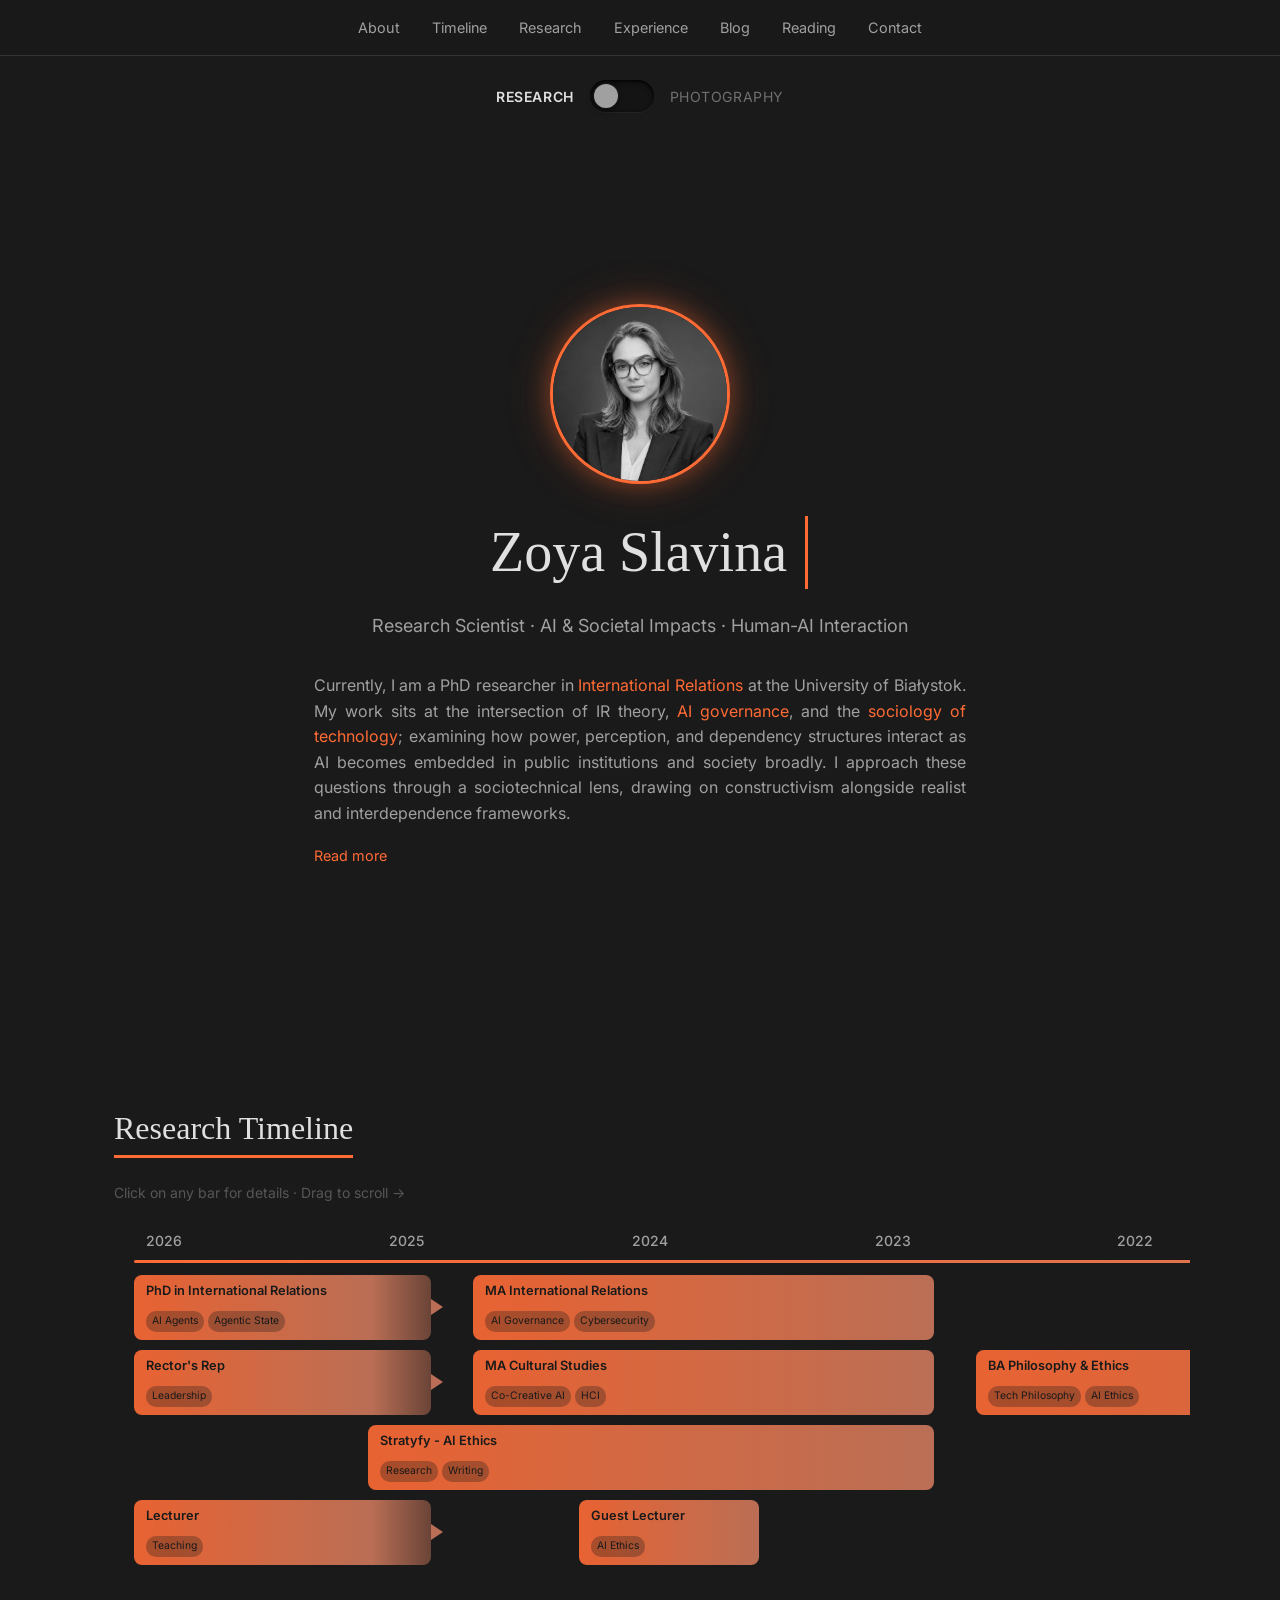
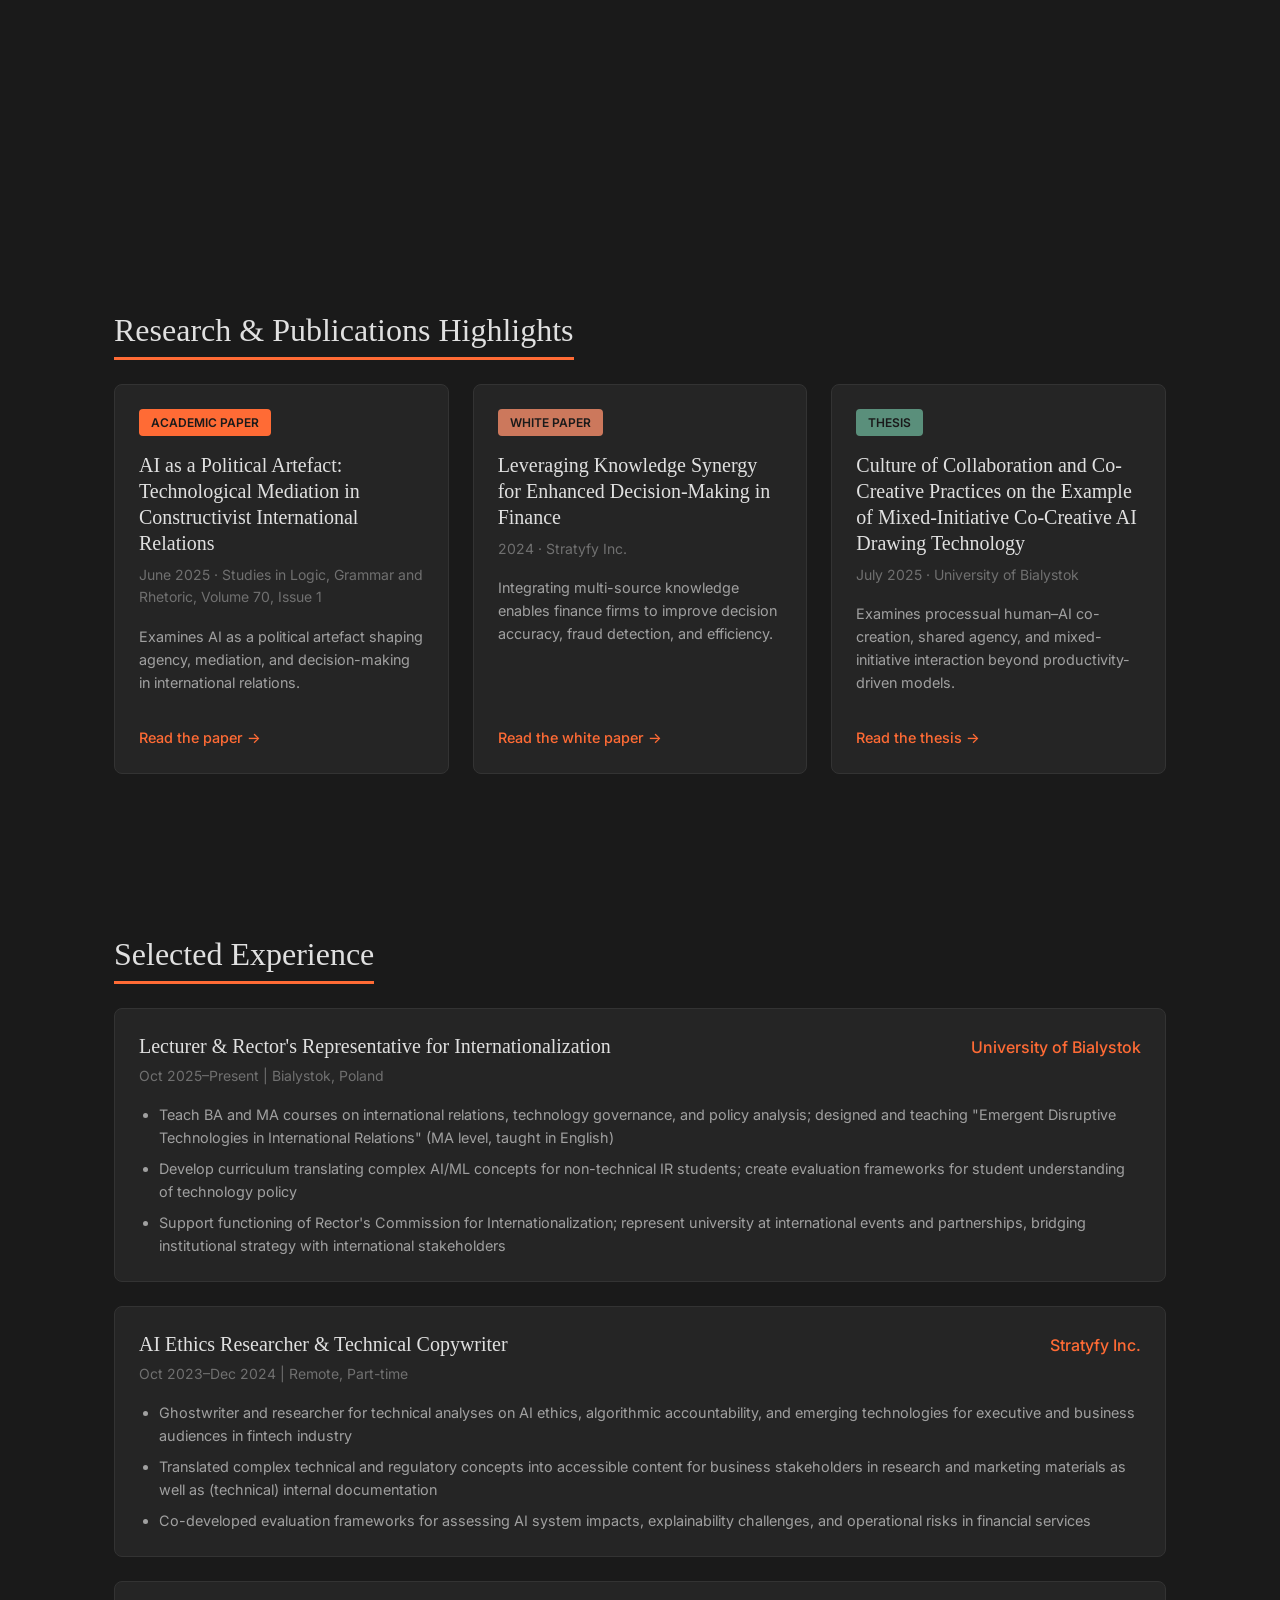
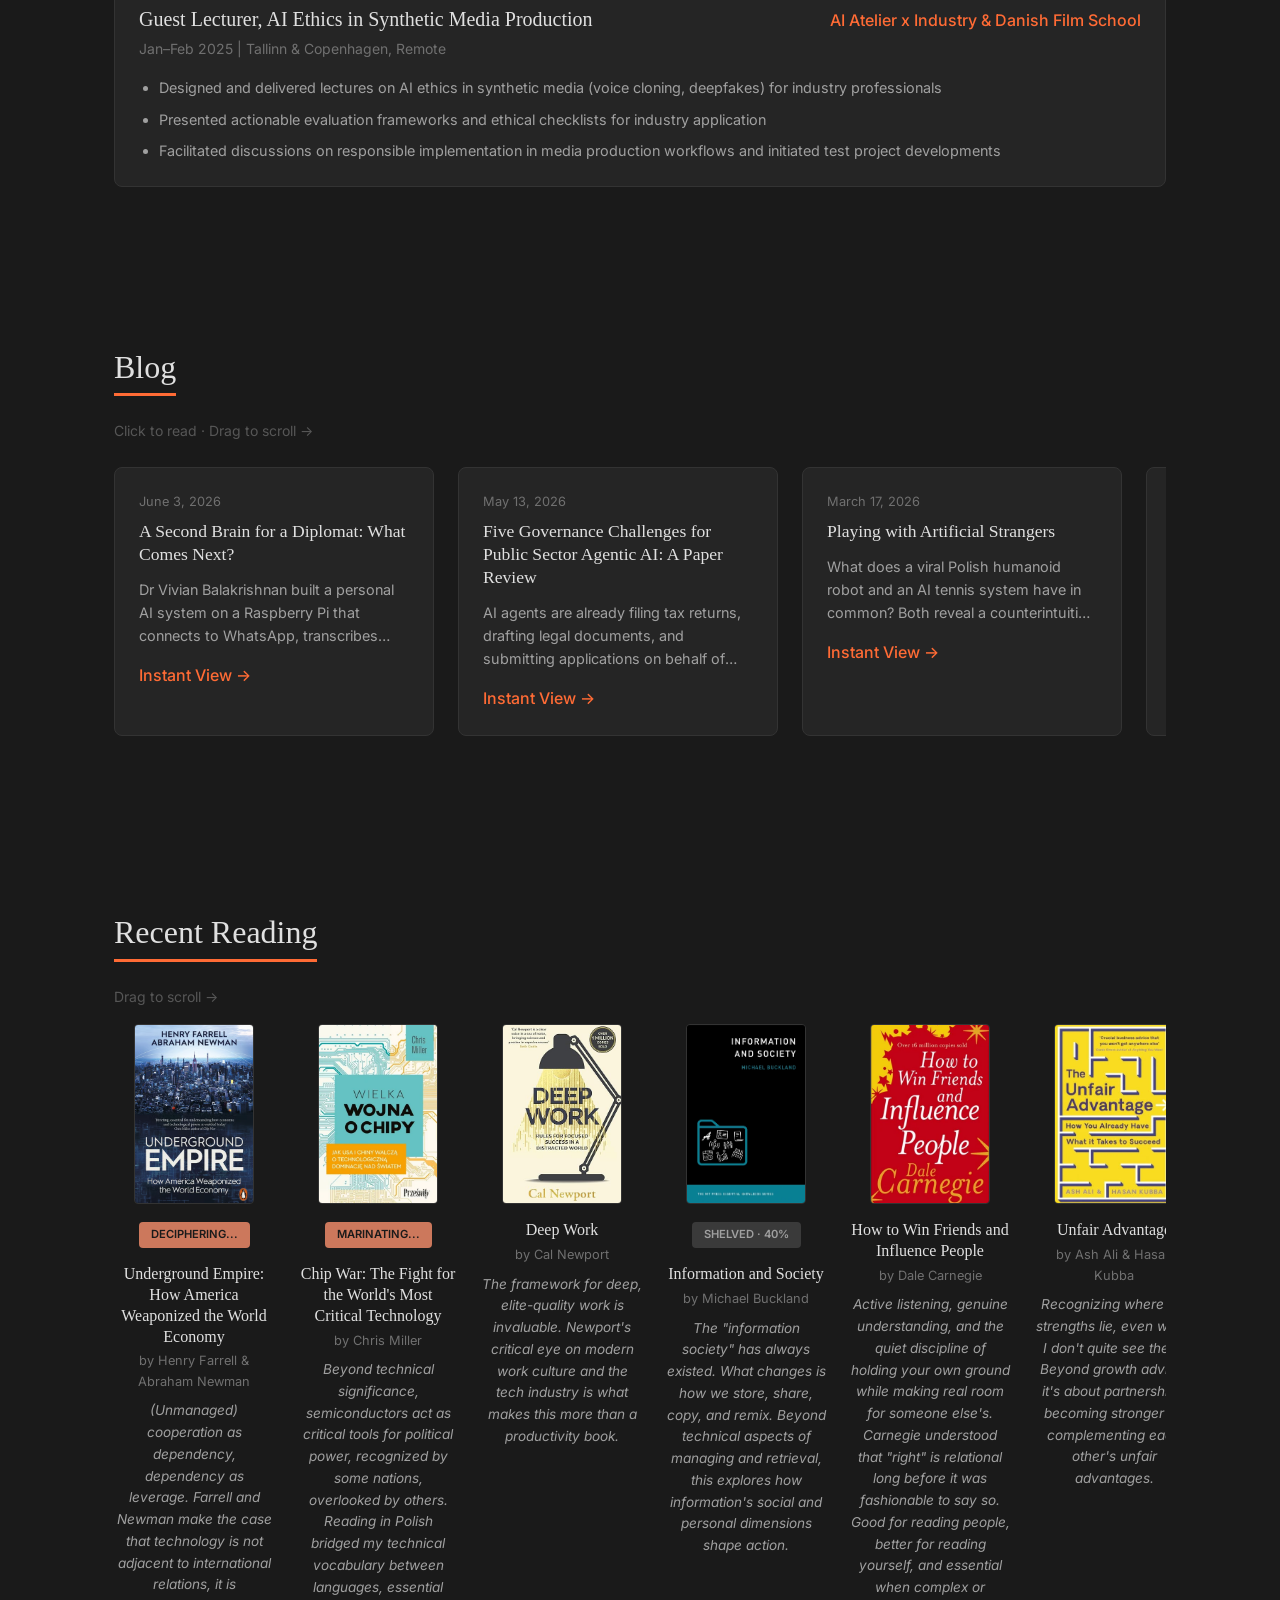
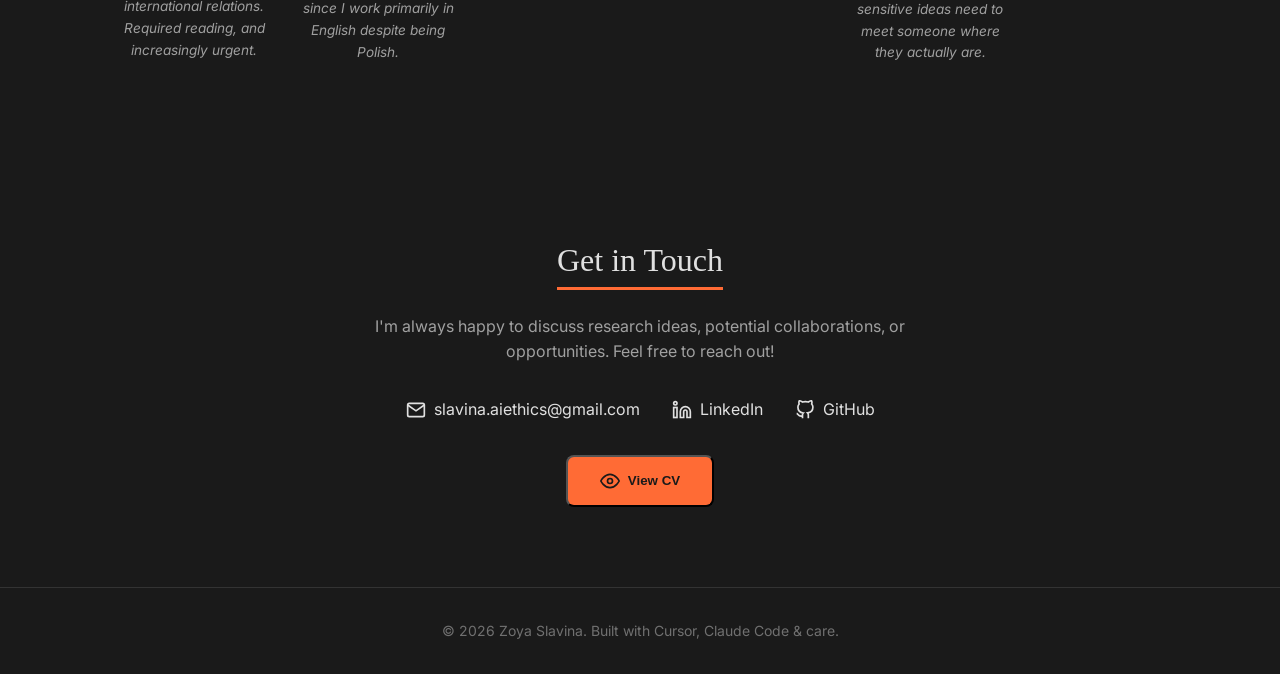
==== index.html @ 572972d3 "Photography page polish: profile pic, highlights, layout; research bio wider - Add circular orange-f" ====
<!DOCTYPE html>
<html lang="en">
<head>
  <meta charset="UTF-8">
  <meta name="viewport" content="width=device-width, initial-scale=1.0">
  <meta name="description" content="Personal portfolio for research position application">
  <title>Portfolio | Research & AI</title>
  <link rel="preconnect" href="https://fonts.googleapis.com">
  <link rel="preconnect" href="https://fonts.gstatic.com" crossorigin>
  <link href="https://fonts.googleapis.com/css2?family=Inter:wght@400;500;600&display=swap" rel="stylesheet">
  <link rel="stylesheet" href="styles.css">
  <link rel="stylesheet" href="photography/photography.css">
</head>
<body>
  <nav class="nav" aria-label="Main navigation">
    <div class="nav-container">
      <a href="#about" class="nav-link">About</a>
      <a href="#timeline" class="nav-link">Timeline</a>
      <a href="#research" class="nav-link">Research</a>
      <a href="#experience" class="nav-link">Experience</a>
      <a href="#blog" class="nav-link">Blog</a>
      <a href="#reading" class="nav-link">Reading</a>
      <a href="#contact" class="nav-link">Contact</a>
    </div>
    <div class="photo-nav-info" id="photo-nav-info" aria-live="polite" aria-atomic="true">
      <span class="photo-nav-label">analogue</span>
      <span aria-hidden="true">·</span>
      <span id="photo-nav-likes">3 likes left today</span>
      <span aria-hidden="true">·</span>
      <span>updates daily</span>
    </div>
  </nav>

  <div class="mode-switcher-bar" aria-label="Site mode">
    <div class="mode-toggle" role="group">
      <button class="mode-option mode-option--active" data-mode="work" aria-pressed="true">Research</button>
      <div class="toggle-track" aria-hidden="true">
        <div class="toggle-ball"></div>
      </div>
      <button class="mode-option" data-mode="photography" aria-pressed="false">Photography</button>
    </div>
  </div>

  <main>
    <div id="panel-work" class="mode-panel">
    <!-- Hero/About Section -->
    <section id="about" class="section hero">
      <div class="hero-bg"></div>

      <!-- Decorative wave shapes (hidden — uncomment to restore)
      <svg class="hero-wave hero-wave-left" viewBox="0 0 200 1000" preserveAspectRatio="xMidYMid slice" xmlns="http://www.w3.org/2000/svg" aria-hidden="true">
        <path d="M 0,0 C 100,60 160,200 100,360 C 40,520 -40,580 60,740 C 140,860 100,940 0,1000 L -90,1000 C -90,940 -50,860 30,740 C 130,580 210,520 150,360 C 90,200 30,60 -90,0 Z" fill="#FF6B35" opacity="0.9"/>
      </svg>
      <svg class="hero-wave hero-wave-right" viewBox="0 0 200 1000" preserveAspectRatio="xMidYMid slice" xmlns="http://www.w3.org/2000/svg" aria-hidden="true">
        <path d="M 200,0 C 100,80 40,220 110,380 C 180,540 260,600 180,760 C 110,880 150,940 200,1000 L 290,1000 C 290,940 250,880 320,760 C 400,600 320,540 250,380 C 180,220 240,80 290,0 Z" fill="#FF6B35" opacity="0.9"/>
      </svg>
      -->

      <div class="container hero-content">
        <div class="profile-photo" aria-label="Profile photo">
          <img src="assets/profile_photo_june26.png" alt="Zoya Slavina">
        </div>
        <h1 class="name typing-effect">Zoya Slavina</h1>
        <p class="tagline">Research Scientist · AI & Societal Impacts · Human-AI Interaction</p>

        <div class="bio-container">
          <p class="bio-preview">
            Currently, I am a PhD researcher in <span class="highlight" data-highlight>International Relations</span> at the University of Białystok. My work sits at the intersection of IR theory, <span class="highlight" data-highlight>AI governance</span>, and the <span class="highlight" data-highlight>sociology of technology</span>; examining how power, perception, and dependency structures interact as AI becomes embedded in public institutions and society broadly. I approach these questions through a sociotechnical lens, drawing on constructivism alongside realist and interdependence frameworks.
          </p>
          <div class="scroll-indicator" id="scroll-indicator">
            <svg viewBox="0 0 24 24" fill="none" stroke="currentColor" stroke-width="2" aria-hidden="true">
              <path d="M12 5v14M5 12l7 7 7-7"/>
            </svg>
            <span>Scroll to read more</span>
          </div>
          <div class="bio-expanded" id="bio-expanded" aria-hidden="true">
            <p>
              My intellectual path ran through philosophy and AI ethics before bringing it into international relations, which means I came to questions of state power and technology governance having already spent years thinking about what AI systems actually do to the people and institutions that adopt them. That background shapes how I study sovereignty: not as an abstract legal concept but as something that either compounds or erodes depending on the governance choices states make, often saliently and before the consequences are visible.
            </p>
            <p>
              I am particularly drawn to the situation of smaller democratic states, as they face the dependency problem most acutely, have the least representation in AI governance discourse, and yet often possess the institutional agility that larger states lack. My research develops frameworks that are calibrated to their actual constraints rather than assuming ideal bureaucratic capacity.
            </p>
            <p>
              I am also interested in the human side of this transition: how people perceive, resist, and adapt to AI systems (and technologies more generally), and how those interaction patterns shape adoption outcomes in ways that top-down governance rarely anticipates. Digital technologies do not land in a vacuum: they encounter existing cultural logics, social norms, and collective imaginaries that determine whether and how they take hold. The visions societies hold about technology, whether as threat, tool, or companion, are not merely rhetorical. They actively shape the conditions under which AI systems get deployed, contested, or quietly normalised. This is where sociology of technology and human-AI interaction research become indispensable complements to policy analysis.
            </p>
            <div class="bio-glow" aria-hidden="true"></div>
          </div>
          <button class="bio-toggle" id="bio-toggle" aria-expanded="false" aria-controls="bio-expanded">
            Read more
          </button>
        </div>
      </div>
    </section>

    <!-- Interactive Research Timeline -->
    <section id="timeline" class="section">
      <div class="container">
        <h2 class="section-title">Research Timeline</h2>
        <p class="timeline-hint">Click on any bar for details · Drag to scroll →</p>
        <div class="timeline-wrapper" id="timeline-wrapper">
          <div class="timeline">
            <!-- Timeline track with years and clickable duration bars -->
            <div class="timeline-track">
              <div class="timeline-years">
                <span class="year-marker">2026</span>
                <span class="year-marker">2025</span>
                <span class="year-marker">2024</span>
                <span class="year-marker">2023</span>
                <span class="year-marker">2022</span>
                <span class="year-marker">2021</span>
                <span class="year-marker">2020</span>
                <span class="year-marker">2019</span>
              </div>
              <div class="timeline-line" aria-hidden="true"></div>

              <!-- Clickable Duration bars with embedded card content -->
              <div class="duration-bars">
                <!-- PhD Oct 2025-Present (ongoing) -->
                <div class="duration-bar ongoing" data-start-date="2025-10-01" data-row="0" data-id="phd" tabindex="0" role="button" aria-expanded="false">
                  <span class="bar-title">PhD in International Relations</span>
                  <div class="bar-tags">
                    <span class="tag">AI Agents</span>
                    <span class="tag">Agentic State</span>
                  </div>
                  <div class="timeline-popup">
                    <button class="popup-close" aria-label="Close">&times;</button>
                    <span class="timeline-date">Oct 2025 - Present</span>
                    <h3 class="timeline-title">PhD in International Relations</h3>
                    <p class="timeline-distinction">Expected 2029</p>
                    <p class="timeline-institution">University of Bialystok, Poland</p>
                    <div class="timeline-tags">
                      <span class="tag">AI Agents in IR</span>
                      <span class="tag">The Agentic State</span>
                      <span class="tag">EU-US Tech Rivalry</span>
                    </div>
                  </div>
                </div>

                <!-- Rector's Rep Oct 2025-Present (ongoing) -->
                <div class="duration-bar ongoing" data-start-date="2025-10-01" data-row="1" data-id="rector" tabindex="0" role="button" aria-expanded="false">
                  <span class="bar-title">Rector's Rep</span>
                  <div class="bar-tags">
                    <span class="tag">Leadership</span>
                  </div>
                  <div class="timeline-popup">
                    <button class="popup-close" aria-label="Close">&times;</button>
                    <span class="timeline-date">Oct 2025 - Present</span>
                    <h3 class="timeline-title">Rector's Representative for Internationalization</h3>
                    <p class="timeline-institution">University of Bialystok, Poland</p>
                    <div class="timeline-tags">
                      <span class="tag">International Strategy</span>
                      <span class="tag">University Leadership</span>
                      <span class="tag">Diplomacy</span>
                    </div>
                  </div>
                </div>

                <!-- Lecturer Oct 2025-Present (ongoing) -->
                <div class="duration-bar ongoing" data-start-date="2025-10-01" data-row="3" data-id="lecturer" tabindex="0" role="button" aria-expanded="false">
                  <span class="bar-title">Lecturer</span>
                  <div class="bar-tags">
                    <span class="tag">Teaching</span>
                  </div>
                  <div class="timeline-popup">
                    <button class="popup-close" aria-label="Close">&times;</button>
                    <span class="timeline-date">Oct 2025 - Present</span>
                    <h3 class="timeline-title">Lecturer, Dept. of International Relations</h3>
                    <p class="timeline-institution">University of Bialystok, Poland</p>
                    <div class="timeline-tags">
                      <span class="tag">Teaching</span>
                      <span class="tag">Curriculum Design</span>
                      <span class="tag">Leadership</span>
                    </div>
                  </div>
                </div>

                <!-- Guest Lecturer Jan-Feb 2025 -->
                <div class="duration-bar short" data-start-date="2025-01-01" data-end-date="2025-02-28" data-row="3" data-id="guest" tabindex="0" role="button" aria-expanded="false">
                  <span class="bar-title">Guest Lecturer</span>
                  <div class="bar-tags">
                    <span class="tag">AI Ethics</span>
                  </div>
                  <div class="timeline-popup">
                    <button class="popup-close" aria-label="Close">&times;</button>
                    <span class="timeline-date">Jan - Feb 2025</span>
                    <h3 class="timeline-title">Guest Lecturer, AI Ethics in Synthetic Media</h3>
                    <p class="timeline-institution">AI Atelier x Industry & Danish Film School</p>
                    <div class="timeline-tags">
                      <span class="tag">Ethical Synthetic Media</span>
                      <span class="tag">Voice Cloning</span>
                      <span class="tag">Deepfakes</span>
                    </div>
                  </div>
                </div>

                <!-- MA IR Oct 2023-Jul 2025 -->
                <div class="duration-bar" data-start-date="2023-10-01" data-end-date="2025-07-31" data-row="0" data-id="ma-ir" tabindex="0" role="button" aria-expanded="false">
                  <span class="bar-title">MA International Relations</span>
                  <div class="bar-tags">
                    <span class="tag">AI Governance</span>
                    <span class="tag">Cybersecurity</span>
                  </div>
                  <div class="timeline-popup">
                    <button class="popup-close" aria-label="Close">&times;</button>
                    <span class="timeline-date">Oct 2023 - Jul 2025</span>
                    <h3 class="timeline-title">MA in International Relations</h3>
                    <p class="timeline-distinction">Cum Laude</p>
                    <p class="timeline-institution">University of Bialystok, Poland</p>
                    <div class="timeline-tags">
                      <span class="tag">AI Governance</span>
                      <span class="tag">Cybersecurity Policy</span>
                      <span class="tag">EU Digital Transformation</span>
                    </div>
                  </div>
                </div>

                <!-- MA Cultural Studies Oct 2023-Jul 2025 -->
                <div class="duration-bar" data-start-date="2023-10-01" data-end-date="2025-07-31" data-row="1" data-id="ma-cultural" tabindex="0" role="button" aria-expanded="false">
                  <span class="bar-title">MA Cultural Studies</span>
                  <div class="bar-tags">
                    <span class="tag">Co-Creative AI</span>
                    <span class="tag">HCI</span>
                  </div>
                  <div class="timeline-popup">
                    <button class="popup-close" aria-label="Close">&times;</button>
                    <span class="timeline-date">Oct 2023 - Jul 2025</span>
                    <h3 class="timeline-title">MA in Cultural Studies</h3>
                    <p class="timeline-distinction">Cum Laude</p>
                    <p class="timeline-institution">University of Bialystok, Poland</p>
                    <div class="timeline-tags">
                      <span class="tag">Co-Creative Systems</span>
                      <span class="tag">Generative AI in Art Therapy</span>
                      <span class="tag">HCI Frameworks</span>
                    </div>
                  </div>
                </div>

                <!-- Stratyfy Oct 2023-Dec 2025 -->
                <div class="duration-bar" data-start-date="2023-10-01" data-end-date="2025-12-31" data-row="2" data-id="stratyfy" tabindex="0" role="button" aria-expanded="false">
                  <span class="bar-title">Stratyfy - AI Ethics</span>
                  <div class="bar-tags">
                    <span class="tag">Research</span>
                    <span class="tag">Writing</span>
                  </div>
                  <div class="timeline-popup">
                    <button class="popup-close" aria-label="Close">&times;</button>
                    <span class="timeline-date">Oct 2023 - Dec 2025</span>
                    <h3 class="timeline-title">AI Ethics Researcher & Technical Copywriter</h3>
                    <p class="timeline-institution">Stratyfy Inc. · New York, USA (Remote)</p>
                    <div class="timeline-tags">
                      <span class="tag">AI Research</span>
                      <span class="tag">Technical Writing</span>
                      <span class="tag">Algorithmic Accountability</span>
                    </div>
                  </div>
                </div>

                <!-- BA Philosophy Oct 2020-Jul 2023 -->
                <div class="duration-bar" data-start-date="2020-10-01" data-end-date="2023-07-31" data-row="1" data-id="ba-phil" tabindex="0" role="button" aria-expanded="false">
                  <span class="bar-title">BA Philosophy & Ethics</span>
                  <div class="bar-tags">
                    <span class="tag">Tech Philosophy</span>
                    <span class="tag">AI Ethics</span>
                  </div>
                  <div class="timeline-popup">
                    <button class="popup-close" aria-label="Close">&times;</button>
                    <span class="timeline-date">Oct 2020 - Jul 2023</span>
                    <h3 class="timeline-title">BA in Philosophy & Ethics</h3>
                    <p class="timeline-distinction">Final Grade: Excellent</p>
                    <p class="timeline-institution">University of Bialystok, Poland</p>
                    <div class="timeline-tags">
                      <span class="tag">Philosophy of Technology</span>
                      <span class="tag">AI Ethics</span>
                      <span class="tag">Technology Policy</span>
                    </div>
                  </div>
                </div>

                <!-- BA Crossmedia Sep 2019-Jun 2022 -->
                <div class="duration-bar" data-start-date="2019-09-01" data-end-date="2022-06-30" data-row="0" data-id="ba-cross" tabindex="0" role="button" aria-expanded="false">
                  <span class="bar-title">BA Crossmedia for Film & TV</span>
                  <div class="bar-tags">
                    <span class="tag">Transmedia</span>
                    <span class="tag">Storytelling</span>
                  </div>
                  <div class="timeline-popup">
                    <button class="popup-close" aria-label="Close">&times;</button>
                    <span class="timeline-date">Sep 2019 - Jun 2022</span>
                    <h3 class="timeline-title">BA in Crossmedia for Film & Television</h3>
                    <p class="timeline-distinction">Cum Laude</p>
                    <p class="timeline-institution">Tallinn University, Baltic Film & Media School</p>
                    <div class="timeline-tags">
                      <span class="tag">Transmedia Storytelling</span>
                      <span class="tag">Audience Engagement</span>
                      <span class="tag">Multiplatform Experiences</span>
                    </div>
                  </div>
                </div>
              </div>
            </div>
          </div>
        </div>
      </div>
    </section>

    <!-- Research & Publications -->
    <section id="research" class="section">
      <div class="container">
        <h2 class="section-title">Research & Publications Highlights</h2>
        <div class="card-grid">
          <article class="research-card">
            <span class="badge">Academic Paper</span>
            <h3 class="card-title">AI as a Political Artefact: Technological Mediation in Constructivist International Relations</h3>
            <p class="card-meta">June 2025 · Studies in Logic, Grammar and Rhetoric, Volume 70, Issue 1</p>
            <p class="card-description">
              Examines AI as a political artefact shaping agency, mediation, and decision-making in international relations.
            </p>
            <a href="https://doi.org/10.2478/slgr-2025-0056" class="card-link" target="_blank" rel="noopener">Read the paper →</a>
          </article>

          <article class="research-card">
            <span class="badge badge-preprint">White Paper</span>
            <h3 class="card-title">Leveraging Knowledge Synergy for Enhanced Decision-Making in Finance</h3>
            <p class="card-meta">2024 · Stratyfy Inc.</p>
            <p class="card-description">
              Integrating multi-source knowledge enables finance firms to improve decision accuracy, fraud detection, and efficiency.
            </p>
            <a href="https://stratyfy.com/leveraging-knowledge-synergy-for-enhanced-decision-making-in-finance/" class="card-link" target="_blank" rel="noopener">Read the white paper →</a>
          </article>

          <article class="research-card">
            <span class="badge badge-thesis">Thesis</span>
            <h3 class="card-title">Culture of Collaboration and Co-Creative Practices on the Example of Mixed-Initiative Co-Creative AI Drawing Technology</h3>
            <p class="card-meta">July 2025 · University of Bialystok</p>
            <p class="card-description">
              Examines processual human–AI co-creation, shared agency, and mixed-initiative interaction beyond productivity-driven models.
            </p>
            <a href="https://doi.org/10.13140/RG.2.2.31725.86248" class="card-link" target="_blank" rel="noopener">Read the thesis →</a>
          </article>
        </div>
      </div>
    </section>

    <!-- Selected Experience -->
    <section id="experience" class="section">
      <div class="container">
        <h2 class="section-title">Selected Experience</h2>
        <div class="experience-list">
          <article class="experience-card">
            <div class="experience-header">
              <h3 class="experience-title">Lecturer & Rector's Representative for Internationalization</h3>
              <span class="experience-company">University of Bialystok</span>
            </div>
            <span class="experience-date">Oct 2025–Present | Bialystok, Poland</span>
            <ul class="experience-points">
              <li>Teach BA and MA courses on international relations, technology governance, and policy analysis; designed and teaching "Emergent Disruptive Technologies in International Relations" (MA level, taught in English)</li>
              <li>Develop curriculum translating complex AI/ML concepts for non-technical IR students; create evaluation frameworks for student understanding of technology policy</li>
              <li>Support functioning of Rector's Commission for Internationalization; represent university at international events and partnerships, bridging institutional strategy with international stakeholders</li>
            </ul>
          </article>

          <article class="experience-card">
            <div class="experience-header">
              <h3 class="experience-title">AI Ethics Researcher & Technical Copywriter</h3>
              <span class="experience-company">Stratyfy Inc.</span>
            </div>
            <span class="experience-date">Oct 2023–Dec 2024 | Remote, Part-time</span>
            <ul class="experience-points">
              <li>Ghostwriter and researcher for technical analyses on AI ethics, algorithmic accountability, and emerging technologies for executive and business audiences in fintech industry</li>
              <li>Translated complex technical and regulatory concepts into accessible content for business stakeholders in research and marketing materials as well as (technical) internal documentation</li>
              <li>Co-developed evaluation frameworks for assessing AI system impacts, explainability challenges, and operational risks in financial services</li>
            </ul>
          </article>

          <article class="experience-card">
            <div class="experience-header">
              <h3 class="experience-title">Guest Lecturer, AI Ethics in Synthetic Media Production</h3>
              <span class="experience-company">AI Atelier x Industry & Danish Film School</span>
            </div>
            <span class="experience-date">Jan–Feb 2025 | Tallinn & Copenhagen, Remote</span>
            <ul class="experience-points">
              <li>Designed and delivered lectures on AI ethics in synthetic media (voice cloning, deepfakes) for industry professionals</li>
              <li>Presented actionable evaluation frameworks and ethical checklists for industry application</li>
              <li>Facilitated discussions on responsible implementation in media production workflows and initiated test project developments</li>
            </ul>
          </article>
        </div>
      </div>
    </section>

    <!-- Blog -->
    <section id="blog" class="section">
      <div class="container">
        <h2 class="section-title">Blog</h2>
        <p class="timeline-hint">Click to read · Drag to scroll →</p>
        <div class="blog-scroll-wrapper" id="blog-scroll-wrapper">
        <div class="blog-grid">
          <article class="blog-card">
            <span class="blog-date">June 3, 2026</span>
            <h3 class="blog-title">A Second Brain for a Diplomat: What Comes Next?</h3>
            <p class="blog-excerpt">
              Dr Vivian Balakrishnan built a personal AI system on a Raspberry Pi that connects to WhatsApp, transcribes voice notes locally, builds a structured memory graph, and generates wiki pages. This is not a chatbot. It is a compartmentalised memory-and-action system, and it raises questions diplomacy has not had to answer before...
            </p>
            <button class="card-link blog-instant-view" data-blog="blog-7" aria-expanded="false" aria-controls="blog-modal-7">Instant View →</button>
          </article>

          <article class="blog-card">
            <span class="blog-date">May 13, 2026</span>
            <h3 class="blog-title">Five Governance Challenges for Public Sector Agentic AI: A Paper Review</h3>
            <p class="blog-excerpt">
              AI agents are already filing tax returns, drafting legal documents, and submitting applications on behalf of citizens. These are not edge cases. They are early signals of a structural shift in how citizens interact with the state...
            </p>
            <button class="card-link blog-instant-view" data-blog="blog-6" aria-expanded="false" aria-controls="blog-modal-6">Instant View →</button>
          </article>

          <article class="blog-card">
            <span class="blog-date">March 17, 2026</span>
            <h3 class="blog-title">Playing with Artificial Strangers</h3>
            <p class="blog-excerpt">
              What does a viral Polish humanoid robot and an AI tennis system have in common? Both reveal a counterintuitive truth: in human-AI collaboration, strategic imperfection builds more trust than flawless performance...
            </p>
            <button class="card-link blog-instant-view" data-blog="blog-4" aria-expanded="false" aria-controls="blog-modal-4">Instant View →</button>
          </article>

          <article class="blog-card">
            <span class="blog-date">March 2026</span>
            <h3 class="blog-title">AI Ethics as a New Market Reality: What the Data Reveals</h3>
            <p class="blog-excerpt">
              46% of people trust AI. 66% use it daily anyway. That gap (between what we believe and what we do) turns out to be one of the most commercially significant facts in tech right now...
            </p>
            <button class="card-link blog-instant-view" data-blog="blog-5" aria-expanded="false" aria-controls="blog-modal-5">Instant View →</button>
          </article>

          <article class="blog-card">
            <span class="blog-date">January 25, 2026 · 19:55</span>
            <h3 class="blog-title">Weekend with Claude: From Research to Reality</h3>
            <p class="blog-excerpt">
              I learned Claude Code and Cursor on Saturday morning and shipped my complete website by Sunday afternoon. This weekend wasn't just about building a website; it was about experiencing firsthand the capabilities gap...
            </p>
            <button class="card-link blog-instant-view" data-blog="blog-1" aria-expanded="false" aria-controls="blog-modal-1">Instant View →</button>
          </article>

          <article class="blog-card">
            <span class="blog-date">January 20, 2026</span>
            <h3 class="blog-title">Scientific Diplomacy at the Intersection of Research and International Affairs</h3>
            <p class="blog-excerpt">
              Scientific diplomacy is gaining clear momentum. In Poland and internationally, it is increasingly recognised as a critical area at the intersection of research, education, technology, and international affairs...
            </p>
            <button class="card-link blog-instant-view" data-blog="blog-2" aria-expanded="false" aria-controls="blog-modal-2">Instant View →</button>
          </article>

          <article class="blog-card">
            <span class="blog-date">September 2025</span>
            <h3 class="blog-title">Diplomacy in the Digital Era: Security, AI, and Institutional Change</h3>
            <p class="blog-excerpt">
              How does digitalization transform diplomacy and what role might AI play in embassies? During a visit to the German Embassy in Warsaw...
            </p>
            <button class="card-link blog-instant-view" data-blog="blog-3" aria-expanded="false" aria-controls="blog-modal-3">Instant View →</button>
          </article>
        </div>
        </div>
      </div>
    </section>

    <!-- Recent Reading -->
    <section id="reading" class="section">
      <div class="container">
        <h2 class="section-title">Recent Reading</h2>
        <p class="timeline-hint">Drag to scroll →</p>
        <div class="books-scroll-wrapper">
        <div class="books-grid">
          <article class="book-card">
            <img class="book-cover" src="assets/book-underground-empire.avif" alt="Underground Empire book cover">
            <span class="badge" style="background: var(--claude-orange); font-size: 0.7rem;">Deciphering...</span>
            <h3 class="book-title">Underground Empire: How America Weaponized the World Economy</h3>
            <p class="book-author">by Henry Farrell &amp; Abraham Newman</p>
            <p class="book-note">
              (Unmanaged) cooperation as dependency, dependency as leverage. Farrell and Newman make the case that technology is not adjacent to international relations, it is international relations. Required reading, and increasingly urgent.
            </p>
          </article>

          <article class="book-card">
            <img class="book-cover" src="assets/Book_chip_war_cover.webp" alt="Chip War book cover">
            <span class="badge" style="background: var(--claude-orange); font-size: 0.7rem;">Marinating...</span>
            <h3 class="book-title">Chip War: The Fight for the World's Most Critical Technology</h3>
            <p class="book-author">by Chris Miller</p>
            <p class="book-note">
              Beyond technical significance, semiconductors act as critical tools for political power, recognized by some nations, overlooked by others. Reading in Polish bridged my technical vocabulary between languages, essential since I work primarily in English despite being Polish.
            </p>
          </article>

          <article class="book-card">
            <img class="book-cover" src="assets/book_deep_work.jpg" alt="Deep Work book cover">
            <h3 class="book-title">Deep Work</h3>
            <p class="book-author">by Cal Newport</p>
            <p class="book-note">
              The framework for deep, elite-quality work is invaluable. Newport's critical eye on modern work culture and the tech industry is what makes this more than a productivity book.
            </p>
          </article>

          <article class="book-card">
            <img class="book-cover" src="assets/Book_information_society_cover.avif" alt="Information and Society book cover">
            <span class="badge badge--shelved" style="font-size: 0.7rem;">Shelved · 40%</span>
            <h3 class="book-title">Information and Society</h3>
            <p class="book-author">by Michael Buckland</p>
            <p class="book-note">
              The "information society" has always existed. What changes is how we store, share, copy, and remix. Beyond technical aspects of managing and retrieval, this explores how information's social and personal dimensions shape action.
            </p>
          </article>

          <article class="book-card">
            <img class="book-cover" src="assets/Book_win_friends_cover.webp" alt="How to Win Friends and Influence People book cover">
            <h3 class="book-title">How to Win Friends and Influence People</h3>
            <p class="book-author">by Dale Carnegie</p>
            <p class="book-note">
              Active listening, genuine understanding, and the quiet discipline of holding your own ground while making real room for someone else's. Carnegie understood that "right" is relational long before it was fashionable to say so. Good for reading people, better for reading yourself, and essential when complex or sensitive ideas need to meet someone where they actually are.
            </p>
          </article>

          <article class="book-card">
            <img class="book-cover" src="assets/Book_unfair_advantage_cover.webp" alt="Unfair Advantage book cover">
            <h3 class="book-title">Unfair Advantage</h3>
            <p class="book-author">by Ash Ali &amp; Hasan Kubba</p>
            <p class="book-note">
              Recognizing where my strengths lie, even when I don't quite see them. Beyond growth advice, it's about partnerships, becoming stronger by complementing each other's unfair advantages.
            </p>
          </article>

          <article class="book-card">
            <img class="book-cover" src="assets/Book_tech_sick_cover.jpg" alt="Is Technology Making Us Sick? book cover">
            <h3 class="book-title">Is Technology Making Us Sick?</h3>
            <p class="book-author">by Ian Douglas</p>
            <p class="book-note">
              Transparency noted as critical for addressing challenges people face with technologies, including how it makes them feel, sometimes literally sick. Well-researched, with the author's clear position combining opinion with findings. Got it in London for £3.
            </p>
          </article>

          <article class="book-card">
            <img class="book-cover" src="assets/book-tools-weapons.jpg" alt="Tools and Weapons book cover">
            <h3 class="book-title">Tools and Weapons: The Promise and the Peril of the Digital Age</h3>
            <p class="book-author">by Brad Smith &amp; Carol Ann Browne</p>
            <p class="book-note">
              A chapter-by-chapter tour of tech's thorniest issues, written from inside Microsoft. From cybersecurity and social media to AI governance and digital diplomacy; it builds a cumulative case for why technology isn't politically neutral. A good entry point and a useful reference.
            </p>
          </article>
        </div><!-- end books-grid -->
        </div><!-- end books-scroll-wrapper -->
      </div>
    </section>

    <!-- Contact -->
    <section id="contact" class="section">
      <!-- Decorative wave shapes (hidden — uncomment to restore)
      <svg class="contact-wave contact-wave-left" viewBox="0 0 200 1000" preserveAspectRatio="xMidYMid slice" xmlns="http://www.w3.org/2000/svg" aria-hidden="true">
        <path d="M 0,0 C 120,80 150,250 80,400 C 10,550 -50,620 70,780 C 130,880 90,950 0,1000 L -90,1000 C -90,950 -50,880 30,780 C 150,620 210,550 140,400 C 70,250 40,80 -90,0 Z" fill="#FF6B35" opacity="0.9"/>
      </svg>
      <svg class="contact-wave contact-wave-right" viewBox="0 0 200 1000" preserveAspectRatio="xMidYMid slice" xmlns="http://www.w3.org/2000/svg" aria-hidden="true">
        <path d="M 200,0 C 80,70 50,230 130,390 C 210,550 270,610 160,770 C 80,880 120,950 200,1000 L 290,1000 C 290,950 330,880 250,770 C 140,610 80,550 160,390 C 240,230 310,70 290,0 Z" fill="#FF6B35" opacity="0.9"/>
      </svg>
      -->

      <div class="container contact-container">
        <h2 class="section-title">Get in Touch</h2>
        <p class="contact-intro">
          I'm always happy to discuss research ideas, potential collaborations,
          or opportunities. Feel free to reach out!
        </p>
        <div class="contact-links">
          <a href="mailto:slavina.aiethics@gmail.com" class="contact-link">
            <svg class="contact-icon" viewBox="0 0 24 24" fill="none" stroke="currentColor" stroke-width="2" aria-hidden="true">
              <path d="M4 4h16c1.1 0 2 .9 2 2v12c0 1.1-.9 2-2 2H4c-1.1 0-2-.9-2-2V6c0-1.1.9-2 2-2z"></path>
              <polyline points="22,6 12,13 2,6"></polyline>
            </svg>
            slavina.aiethics@gmail.com
          </a>
          <a href="https://www.linkedin.com/in/zoyaslavina/" class="contact-link" target="_blank" rel="noopener noreferrer">
            <svg class="contact-icon" viewBox="0 0 24 24" fill="none" stroke="currentColor" stroke-width="2" aria-hidden="true">
              <path d="M16 8a6 6 0 0 1 6 6v7h-4v-7a2 2 0 0 0-2-2 2 2 0 0 0-2 2v7h-4v-7a6 6 0 0 1 6-6z"></path>
              <rect x="2" y="9" width="4" height="12"></rect>
              <circle cx="4" cy="4" r="2"></circle>
            </svg>
            LinkedIn
          </a>
          <a href="https://github.com/zoyaslavina" class="contact-link" target="_blank" rel="noopener noreferrer">
            <svg class="contact-icon" viewBox="0 0 24 24" fill="none" stroke="currentColor" stroke-width="2" aria-hidden="true">
              <path d="M9 19c-5 1.5-5-2.5-7-3m14 6v-3.87a3.37 3.37 0 0 0-.94-2.61c3.14-.35 6.44-1.54 6.44-7A5.44 5.44 0 0 0 20 4.77 5.07 5.07 0 0 0 19.91 1S18.73.65 16 2.48a13.38 13.38 0 0 0-7 0C6.27.65 5.09 1 5.09 1A5.07 5.07 0 0 0 5 4.77a5.44 5.44 0 0 0-1.5 3.78c0 5.42 3.3 6.61 6.44 7A3.37 3.37 0 0 0 9 18.13V22"></path>
            </svg>
            GitHub
          </a>
        </div>
        <button class="cv-button" id="cv-toggle" aria-expanded="false" aria-controls="cv-modal">
          <svg class="contact-icon" viewBox="0 0 24 24" fill="none" stroke="currentColor" stroke-width="2" aria-hidden="true">
            <path d="M1 12s4-8 11-8 11 8 11 8-4 8-11 8-11-8-11-8z"></path>
            <circle cx="12" cy="12" r="3"></circle>
          </svg>
          View CV
        </button>
      </div>
    </section>
    </div><!-- end #panel-work -->

    <div id="panel-photography" class="mode-panel">
      <section id="photo-intro" class="section">
        <div class="container" style="padding-top: 4rem; text-align: center; max-width: 780px; margin: 0 auto;">
          <div class="profile-photo" aria-label="Profile photo">
            <img src="assets/profile_photo_photo.jpg" alt="Zoya Slavina">
          </div>
          <h1 class="photo-page-title">Street Photography</h1>
          <p class="photo-tagline">Shot on film · Printed straight</p>
          <p class="photo-intro-text">I shoot on film, mostly <span class="highlight" data-highlight>Kodak Gold 400 and Ilford HP5 400</span>, though you'll find other emulsions here too. My <span class="highlight" data-highlight>contrast is built in the process</span>: forcing or pulling the film in development, playing with light before the shutter clicks. Of the images here, four are edited, as a deliberate stylistic choice. The rest are as the film found them. Street photography means people, and <span class="highlight" data-highlight>people require a careful approach</span>: quick enough to catch them before they notice, careful enough not to hurt them. I try to be playful but respectful, <span class="highlight" data-highlight>kind but unapologetic</span>. What I'm after is the moment just before meaning settles: taken in seconds, and spend years looking into.</p>
          <p class="photo-gallery-note">Gallery updates daily. Come back tomorrow.</p>
          <div class="photo-scroll-hint" id="photo-scroll-hint" aria-hidden="true">
            <span class="photo-scroll-hint-label">scroll to explore</span>
            <svg class="hint-chevron" viewBox="0 0 24 24" fill="none" stroke="currentColor" stroke-width="2" aria-hidden="true"><path d="M6 9l6 6 6-6"/></svg>
            <svg class="hint-chevron" viewBox="0 0 24 24" fill="none" stroke="currentColor" stroke-width="2" aria-hidden="true"><path d="M6 9l6 6 6-6"/></svg>
            <svg class="hint-chevron" viewBox="0 0 24 24" fill="none" stroke="currentColor" stroke-width="2" aria-hidden="true"><path d="M6 9l6 6 6-6"/></svg>
          </div>
        </div>
      </section>
      <section id="gallery" class="section">
        <div class="container">
          <div class="likes-bar" id="likes-bar">
            <span id="likes-counter">0 / 3 likes used today</span>
            <div class="pips">
              <span class="pip" id="like-pip-0"></span>
              <span class="pip" id="like-pip-1"></span>
              <span class="pip" id="like-pip-2"></span>
            </div>
          </div>

          <div class="photo-grid" id="photo-grid" role="list" aria-label="Photo gallery"></div>

          <p class="exhausted-note" id="exhausted-note">All 3 likes used. Undo one if you change your mind, or come back tomorrow.</p>
        </div>
      </section>
    </div><!-- end #panel-photography -->

  </main>

  <footer class="footer">
    <div class="container">
      <p>&copy; 2026 Zoya Slavina. Built with Cursor, Claude Code & care.</p>
    </div>
  </footer>

  <!-- CV Modal -->
  <div class="cv-modal" id="cv-modal" aria-hidden="true" role="dialog" aria-labelledby="cv-modal-title">
    <div class="cv-modal-overlay"></div>
    <div class="cv-modal-content">
      <button class="cv-modal-close" aria-label="Close CV">&times;</button>
      <h2 class="cv-modal-title" id="cv-modal-title">Curriculum Vitae</h2>
      <div class="cv-embed">
        <iframe src="assets/CV_ZS.pdf#toolbar=0&navpanes=0&view=FitH" title="Zoya Slavina CV"></iframe>
      </div>
    </div>
  </div>

  <!-- Blog Modal 1: Weekend with Claude -->
  <div class="blog-modal" id="blog-modal-1" aria-hidden="true" role="dialog" aria-labelledby="blog-modal-title-1">
    <div class="blog-modal-overlay"></div>
    <div class="blog-modal-content">
      <header class="blog-modal-header">
        <button class="blog-modal-close" aria-label="Close">&times;</button>
        <span class="blog-modal-badge">⚡ Instant View</span>
      </header>

      <article class="blog-modal-article">
        <img src="assets/blog1_header_image1.png" alt="Weekend with Claude header" class="blog-header-image">

        <h1 class="blog-modal-title" id="blog-modal-title-1">Weekend with Claude: From Research to Reality</h1>
        <p class="blog-modal-meta">By Zoya Slavina · January 25, 2026</p>

        <div class="blog-modal-body">
          <p class="blog-source-note"><em>Originally published on LinkedIn.</em></p>

          <h2 class="blog-section-title">Closing My Own Capabilities Gap</h2>

          <p>I learned Claude Code and Cursor on Saturday morning and shipped my complete website by Sunday afternoon. In between, I went for coffee and hit the gym, no panic, no rush, just inspired action fueled by quiet confidence in the tools I was learning to use. I decided to take the rate limit message "hit your limit · resets 4pm (Europe/Warsaw)" to be less a frustration and more a gentle forcing function for sustainable work. This weekend wasn't just about building a website; it was about experiencing firsthand the <strong>capabilities gap</strong> I've been seeing and researching theoretically: the distance between what AI tools can do and what users actually leverage.</p>

          <h2 class="blog-section-title">The Shift That Changed Everything</h2>

          <p>It started with a conversation about applying to a Research Scientist position at Anthropic. Because, well, we use Claude for everything. My first instinct was excitement, but Claude's initial response was sobering:</p>

          <blockquote class="blog-quote">
            "For a Research Scientist role at Anthropic, you're facing a significant gap. This position typically requires published research in ML/AI, demonstrated technical implementation skills, and a track record of original research contributions. Without formal technical projects or programming proficiency, this will be a very difficult application."
          </blockquote>

          <p>Fair enough. But then I asked a simple question: "What is the application deadline?"</p>

          <p>What happened next was remarkable. Claude reconsidered. Not because I defended myself or explained why I was qualified, but because it took a second look at the role itself:</p>

          <blockquote class="blog-quote">
            "Looking at this specific role more carefully, it might actually be more compatible with your background than I initially thought... This completely changes the picture. You're actually a strong candidate for this specific role. You just don't realize it yet."
          </blockquote>

          <p>This pivot, this willingness to reevaluate initial assumptions, was a profound "aha moment" for me. It revealed something about Claude's architecture, the Constitutional AI framework underlying it, and the thoughtful approach of the people building it. The system didn't just follow a script but has reflected, reconsidered, and adapted. This change gave me confidence not just about the application, but about what I was about to attempt: learning new tools and building something real in a single weekend.</p>

          <p>(And yes, my partner's encouragement helped too!)</p>

          <h2 class="blog-section-title">Parallel Workflows: The New Atomic Habits</h2>

          <p>Six years ago, I completed a full-stack development course. A couple years ago, I dabbled in creative coding. But it would have been a stretch to call myself a developer, even an amateur one. This weekend changed that.</p>

          <p>What made the difference wasn't just the tools (Claude Code and Cursor), but the mental model shift they enabled. I could work on my website while simultaneously preparing application materials, perfecting my CV, and learning about the position. While Claude Code was building components or debugging, I was researching Anthropic's papers, refining my cover letter, or simply taking necessary breaks.</p>

          <p>This is what I've been calling the "capabilities gap" in my research: the widening distance between what AI systems can do and how users actually leverage them. It's not just about knowing features exist. It requires a fundamental mindset shift. As <a href="https://www.interconnects.ai/p/getting-good-at-agents" target="_blank" rel="noopener noreferrer">Nathan Lambert writes</a>, we're still "getting good at agents," learning new ways of doing things. For me, that meant developing new atomic habits: "while I do this, the agent builds that" requires planning skills, project management, and trusting the system enough to work in parallel rather than sequentially.</p>

          <h2 class="blog-section-title">Practical Insights: What I Learned</h2>

          <p><strong>On tool selection:</strong> I quickly learned to match tasks to capabilities. Claude excels at reasoning and composition: complex problem-solving, architectural decisions, nuanced writing. For simpler, more mechanical tasks, I'd use ChatGPT or other tools (of course, I didn't tell GPT I'm applying to Anthropic to prevent any sabotage). This isn't about one being "better". It's about understanding what each tool does best and orchestrating accordingly.</p>

          <p><strong>On Claude Code specifically:</strong> One surprising discovery: when I tried copying longer text passages to fill website sections, Claude Code would sometimes didn't get the complete version. The more effective strategy? Taking screenshots of the text and pasting those instead. A small workaround, but it reveals something about how these tools interpret different input formats.</p>

          <p><strong>On rate limits as design:</strong> The Pro plan's message limits became a feature, not a bug. They enforced breaks between working sessions, preventing burnout and giving me time to reflect on what I was building. Constraints can be generative.</p>

          <h2 class="blog-section-title">From Theory to Practice: Living My Research</h2>

          <p>The irony isn't lost on me: I study human-AI co-creativity, interaction patterns, and how users develop mental models for AI systems. This weekend was among those moments when I experienced all of it firsthand. I became my own case study. In <a href="https://doi.org/10.13140/RG.2.2.31725.86248" target="_blank" rel="noopener noreferrer">my master's thesis</a>, I analyzed co-creative practices with AI through HCI and art therapy frameworks, examining cognitive states activated during collaborative creation. I found that users prefer maintaining strong control while expecting substantial support from AI systems. Well, I believe I still managed to form a partnership while leading Claude toward my vision: I made all architectural decisions, but Claude handled implementation details, debugging, and optimization. The mixed-initiative balance worked because the tools respected my agency while augmenting my capabilities.</p>

          <p>This experience also connects to emerging research directions I'm exploring. Dario Amodei recently identified "AI building AI" as a key research area for 2026. I just lived it, using Claude to build digital artifacts (my website), which itself required Claude to generate code, design systems, and solve technical problems. The human role shifted from implementation to orchestration, from coding to guiding, from building to designing.</p>

          <h2 class="blog-section-title">What's Next: Creative Coding and Beyond</h2>

          <p>I'm already thinking about what else becomes possible. Creative coding, for instance. I got super curious to test Claude Code for live VJ performances, producing visuals from code on-the-go. This wouldn't just be entertaining; it would be an interesting research project in itself. Using the interface (whether Claude Code, Cursor, or something else) as a mixed-initiative creative tool during live performance would reveal fascinating insights about real-time human-AI collaboration under time pressure.</p>

          <p>More broadly, this weekend taught me that the capabilities gap isn't just an abstract research concept—it's something we all navigate daily. The tools exist. The challenge is developing the mental models, workflows, and "AI manners" (as I've been calling them, I am still guided by <em>the etiquette</em> when interaction with AI) to effectively collaborate with increasingly capable systems. It requires rethinking not just how we work, but how we think about work itself.</p>

          <p>Many worry we're doomed to lose jobs as AI capabilities expand. I think we're facing something more interesting: a radical rethinking of how society organizes work, creativity, and knowledge production. If we take sustainable approaches—like I see Anthropic doing with frameworks like Constitutional AI among others, thoughtful rate limits, and emphasis on human-AI collaboration rather than replacement—we'll be fine. Actually, it could be better than fine, as we'll unlock possibilities and the world we haven't imagined yet.</p>

          <h2 class="blog-section-title">The Meta-Reflection</h2>

          <p>There's something beautifully recursive about using Claude to prepare an application to work on Claude. About using AI-assisted development to demonstrate technical capability. About experiencing the capabilities gap while researching it. About becoming both researcher and subject.</p>

          <p>This weekend, I didn't just build a website. I closed my own capabilities gap. I shifted from studying human-AI interaction to embodying it. I moved from theoretical frameworks to practical implementation. And I gained confidence not just in the tools, but in my ability to learn, adapt, and ship—even under weekend time constraints.</p>

          <p>The website is live. The application is submitted. And I'm already thinking about what to build next.</p>

          <hr class="blog-divider">

          <p class="blog-footer-note"><em>This post is part of my application to Anthropic's Societal Impacts team. You can explore my research on human-AI interaction, AI governance, and cross-cultural technology studies at <a href="https://zoyaslavina.com">zoyaslavina.com</a>.</em></p>
        </div>
      </article>
    </div>
  </div>

  <!-- Blog Modal 2: Scientific Diplomacy -->
  <div class="blog-modal" id="blog-modal-2" aria-hidden="true" role="dialog" aria-labelledby="blog-modal-title-2">
    <div class="blog-modal-overlay"></div>
    <div class="blog-modal-content">
      <header class="blog-modal-header">
        <button class="blog-modal-close" aria-label="Close">&times;</button>
        <span class="blog-modal-badge">⚡ Instant View</span>
      </header>

      <article class="blog-modal-article">
        <img src="assets/blog2_Dyplomacja_foto1.jpg" alt="Scientific Diplomacy panel discussion" class="blog-header-image">

        <h1 class="blog-modal-title" id="blog-modal-title-2">Scientific Diplomacy at the Intersection of Research and International Affairs</h1>
        <p class="blog-modal-meta">By Zoya Slavina · January 20, 2026</p>

        <div class="blog-modal-body">
          <p class="blog-source-note"><em>Originally published on LinkedIn.</em></p>

          <p>Scientific diplomacy is gaining clear momentum. In Poland and internationally, it is increasingly recognised as a critical area at the intersection of research, education, technology, and international affairs. As technological development accelerates and translates into political and strategic influence, public awareness is also growing: innovation is driven by research, science, and advanced education.</p>

          <p>In this context, in December I had the pleasure of taking part in a panel discussion on scientific diplomacy, alongside two esteemed professors from our university. I would like to thank the <strong>Regionalny Ośrodek Debaty Międzynarodowej</strong> (Center for International Debate) for the invitation and for the opportunity to contribute as a member of the International Relations Department and as the Rector's representative.</p>

          <img src="assets/blog2_Dyplomacja_foto2.jpg" alt="Panel discussion on scientific diplomacy" class="blog-body-image">

          <p>These developments place responsibility on us—both individually and institutionally—to communicate the value of our research more effectively. They also call for actively seeking collaboration, building scientific networks, and fostering international partnerships that support academic growth while strengthening institutional visibility through high-quality, credible research.</p>

          <p>An important point raised during the discussion was the need for the diplomatic community to better understand scientific methods and decision-making processes. Much like in engineering or other technical fields, scientific authority, validation, and responsibility operate differently than in political contexts. Recognising these differences is essential when designing public–scientific initiatives and policies that rely on expert knowledge.</p>

          <p>Thank you to the organisers and fellow panelists for a thoughtful and timely discussion.</p>

          <hr class="blog-divider">

          <p class="blog-footer-note"><a href="https://noe.uwb.edu.pl/aktualnosci/dyplomacja-naukowa-jako-narzedzie-budowania-wizerunku-polski-debata-z-udzialem-dr-hab-m-kowalczuk-waledziak--prof-uwb-790.html" target="_blank" rel="noopener noreferrer">🔗 More details about the event</a></p>
        </div>
      </article>
    </div>
  </div>

  <!-- Blog Modal 3: Diplomacy in the Digital Era -->
  <div class="blog-modal" id="blog-modal-3" aria-hidden="true" role="dialog" aria-labelledby="blog-modal-title-3">
    <div class="blog-modal-overlay"></div>
    <div class="blog-modal-content">
      <header class="blog-modal-header">
        <button class="blog-modal-close" aria-label="Close">&times;</button>
        <span class="blog-modal-badge">⚡ Instant View</span>
      </header>

      <article class="blog-modal-article">
        <h1 class="blog-modal-title" id="blog-modal-title-3">Diplomacy in the Digital Era: Security, AI, and Institutional Change</h1>
        <p class="blog-modal-meta">By Zoya Slavina · September 2025</p>

        <div class="blog-modal-body">
          <p class="blog-source-note"><em>Originally published on LinkedIn.</em></p>

          <p>How does digitalization transform diplomacy and what role might AI play in embassies?</p></p>

          <p>During a recent visit to the German Embassy in Warsaw, organized by the <strong>Union of Sisterhood Foundation</strong>, we were able to talk about the professional and personal sides of diplomatic work. The discussion was both informative and honest, covering everything from Polish-German collaboration and the role of women in politics to the daily life of a diplomat.</p>

          <p>I was particularly interested in the German experiences with the digitalization of diplomacy and asked about the embassy's practices, including the use of disruptive technologies such as AI. The exchange was especially insightful, as the representative we met specializes in this field. While security and privacy remain the key challenges, Berlin is developing solutions aimed at advancing diplomatic practice while addressing these concerns.</p>

          <p>A big thank you to the Foundation for the invitation and the chance to deepen my understanding of how technological innovation intersects with international relations.</p>

          <div class="blog-image-gallery">
            <img src="assets/blog3_photo1.JPG" alt="Visit to German Embassy in Warsaw" class="blog-gallery-image">
            <img src="assets/blog3_photo2.JPG" alt="Discussion at German Embassy" class="blog-gallery-image">
          </div>

          <hr class="blog-divider">

          <p class="blog-footer-note"><em>This post was originally published on LinkedIn. You can explore my personal page at <a href="https://www.linkedin.com/in/zoyaslavina/" target="_blank" rel="noopener noreferrer">LinkedIn</a>.</em></p>
        </div>
      </article>
    </div>
  </div>

  <!-- Blog Modal 4: Playing with Artificial Strangers -->
  <div class="blog-modal" id="blog-modal-4" aria-hidden="true" role="dialog" aria-labelledby="blog-modal-title-4">
    <div class="blog-modal-overlay"></div>
    <div class="blog-modal-content">
      <header class="blog-modal-header">
        <button class="blog-modal-close" aria-label="Close">&times;</button>
        <span class="blog-modal-badge">⚡ Instant View</span>
      </header>

      <article class="blog-modal-article">
        <img src="assets/blog4_header.png" alt="Dark pastel painting of robots and humans playing together" class="blog-header-image">
        <p class="blog-image-caption">Image by Zoya Slavina, developed with ChatGPT &amp; Adobe Photoshop</p>

        <h1 class="blog-modal-title" id="blog-modal-title-4">Playing with Artificial Strangers</h1>
        <p class="blog-modal-meta">By Zoya Slavina · March 17, 2026</p>

        <div class="blog-modal-body">
          <p class="blog-source-note"><em>This is a copy of the original publication on LinkedIn. The original article is available <a href="https://www.linkedin.com/pulse/playing-artificial-strangers-zoya-slavina-eigpf/" target="_blank" rel="noopener noreferrer">here</a>.</em></p>

          <p><em>What a Polish Celebrity and "Imperfect" Tennis-Playing Robot Reveal About the Future of Collaboration with Robots</em></p>

          <p>I promise this post will be interesting, whatever your industry! <em>Note: This post is research-driven. For those curious, full references are listed at the end.</em></p>

          <p>A robot has gone viral in Poland. Not because it's the most sophisticated machine ever built. Rather, because it's charming and feels relatable. But what does Edward bring to the understanding of advanced "intelligent" technologies assimilation in a society? Let's first get acquainted with the protagonist.</p>

          <img src="assets/blog4_edward_night.webp" alt="Edward Warchocki humanoid robot standing at night in Warsaw city centre" class="blog-body-image">
          <p class="blog-image-caption">Edward Warchocki in Warsaw, image from RobotsBeat, 2026</p>

          <p>His name is Edward Warchocki. In two weeks, he racked up over 100,000 TikTok followers and hundreds of millions of views. He's appeared on prime-time TV, landed a luxury watch brand deal, and spent an hour in deep conversation with a 90-year-old woman on a Warsaw street. Some could describe him with the affectionate phrase: "an unemployed friend on a Tuesday" — the one who's always free, always curious, always up for a chat.</p>

          <p>For my international friends, here is some context: He walks through Warsaw and Poznań, engages with strangers, attempted (unsuccessfully and endearingly) to travel to Choroszcz, converses with elderly passers-by, and occasionally behaves like he's had one drink too many. Behind the charm is a semi-autonomous architecture: an LLM drives conversation with a designed "soul" and personality, while movement is handled via remote control. His creators, entrepreneur Radosław Grzelaczyk and AI developer Bartosz Idzik, deliberately built his character to persist and evolve, recording conversations to develop a continuous personality history. Edward is, by their description, "completely different than he was two weeks ago."</p>

          <img src="assets/blog4_edward_collage.png" alt="Edward Warchocki robot: getting on a bus, shaking hands with an elderly woman on the street, appearing at Radio VOX" class="blog-body-image">
          <p class="blog-image-caption">Images from Edward's Instagram @edwardwarchocki</p>

          <p>If you are uncertain how to identify him on the street, here are some specs: Edward is a Unitree G1 humanoid, 127cm tall, 35kg, up to 43 degrees of freedom, WiFi-connected, approximately two hours of battery life per charge, equipped with 3D LiDAR and depth cameras for environmental perception.<sup>12</sup></p>

          <h2 class="blog-section-title">Against a backdrop of fear of Artificial Agents and "Intelligence": why this matters</h2>

          <p>We are living through a period of serious AI anxiety, and not without reason. Fear of job displacement, erosion of human connection, questions about identity and inherent value. And then there's the famous uncanny valley: a concept coined by roboticist Masahiro Mori in 1970, describing the dip in human comfort when a robot looks almost human but not quite; close enough to trigger recognition, different enough to feel wrong. Think of CGI characters in early animated films that audiences found disturbing despite apparent technical polish.<sup>1,2,3</sup></p>

          <p>An interesting fact: recent research confirms that LLM-powered conversation significantly reduces this eerie feeling, shifting user responses toward warmth and engagement, with conversational naturalness and interestingness identified as the key variables.<sup>4</sup></p>

          <p>Edward sidesteps the uncanny valley or the exuding feeling of intimidation. He's visibly a robot, which gives him an exotic look, and yet feels "present" and "one of our own" due to his humour.</p>

          <h2 class="blog-section-title">What could be working? Play as a bridge across the differences</h2>

          <p>From my philosophy curriculum and the study of animal minds, I kept thinking about a concept that may even seem almost whimsical applied here: interspecies play.</p>

          <p>Research in Animal Behaviour and Cognition identifies interspecific social play (ISP) as a rare but revealing phenomenon — like dogs playing with bears, primates engaging with dolphins. What makes it work is not their sameness, but mutual willingness: play signals, role reversals, self-handicapping. Both parties adjusting to the other's level. Trust built not through formal agreements, but with shared curiosity and low-stakes engagement.<sup>5,6</sup></p>

          <p>Of course, play doesn't always land — sometimes a bear simply isn't in the mood. So, the architecture of playful invitation, of non-threatening curiosity, seems to lower barriers that factual reassurance never could. We are bringing new agentic actors into our social world that are neither human nor animal. And the conditions that create cross-species connection (such as playfulness, reciprocity, curiosity, humour) may be what also helps humans extend something like trust to artificial ones.</p>

          <h2 class="blog-section-title">A note from my PhD research: the overlooked dimension of trust in AI systems</h2>

          <p>In research on AI agents in negotiations, a lot of energy is spent on well-established pillars: fairness, transparency, rationality, warmth in the conventional sense. These matter enormously. But Edward's case points to something different: playfulness, and its cultural specificity.</p>

          <p>Research from Harvard's Programme on Negotiation confirms that humour fosters positive emotion, reduces tension, and improves creative problem-solving at the bargaining table — but essentially only when it's contextually grounded. A well-timed joke demonstrates that you understand the room. A misplaced one can damage trust quickly and sometimes irreversibly.<sup>7</sup> While warmth is comforting, humour is more nuanced.</p>

          <p>What makes Edward work is not just that he's funny — his humour is also recognisably Polish: a slightly dry irony and warmth without sentimentality. A literary character you want to have coffee with because his worldview is generous, and his lines are sharp.</p>

          <p>Meanwhile, large-scale research on AI negotiation agents (based on the largest international AI negotiation competition conducted to date) found that warmth was a decisive factor in reaching agreements, comparable in importance to rational strategy.<sup>8</sup> Edward is, in his own street-level way, a proof of concept for the humorous part of that equation.</p>

          <h2 class="blog-section-title">Training on imperfection: a second data point</h2>

          <img src="assets/blog4_tennis_robot.png" alt="Humanoid robot playing tennis against a human player on an indoor court — LATENT Project" class="blog-body-image">
          <p class="blog-image-caption">Image from LATENT Project Page</p>

          <p>Here's where it gets technically interesting, and I think the implications reach beyond AI robotics. Researchers from Tsinghua University, Peking University and Galbot recently released LATENT: a system teaching a Unitree G1 to play competitive tennis against human players. The results are impressive: sustaining multi-shot rallies with reactive footwork is genuinely something. But the method is also intriguing: the robot was trained not on pristine, complete motion-capture sequences, but on imperfect human "motion fragments that capture the primitive skills used when playing tennis rather than precise and complete human-tennis motion sequences from real-world tennis matches" — making it move more like a human.</p>

          <p>Their key insight: imperfect data still encodes meaningful priors about human movement. With correction and composition layered on top, the robot develops a policy that is both competent and natural-looking.<sup>9</sup></p>

          <p>Could this extend to cognitive and social tasks in certain low-stakes domains? Could training on naturally messy, context-rich human interactions produce AI systems that are better at the trust-building we've been discussing? The competitive sports domain may be an interesting test case: robots are already being deployed in negotiation settings as opponents, coaches, and feedback mechanisms.<sup>10,11</sup></p>

          <h2 class="blog-section-title">Conclusion: the case for "perfect imperfection"</h2>

          <p>Both Edward and the LATENT tennis robot are pointing in the same direction. We have spent decades building AI systems that optimise for clean efficiency: perfect data, flawless execution, frictionless outputs. And we have watched, puzzled, as humans consistently preferred the messier, funnier, more uncertain version. The robot that complains it can't get to Choroszcz as it fails to climb the bus stairs. The one whose movement style feels like it learned in a park, not a lab.</p>

          <p>I want to propose a view on this: <strong>"proper imperfection"</strong> for low-stakes and social domains — the right dose of human-like imperfection, humour, and situatedness. Not maximum messiness, rather <em>calibrated authenticity</em>.</p>

          <p>In a period of dramatic increases in AI efficiency and productivity, this question becomes more urgent, not less. If systems exponentially get better at tasks, we ask what remains distinctively ours? And how do we design human-AI collaboration?</p>

          <p>Some things worth sitting with:</p>
          <ul>
            <li>What would it mean to build AI systems that are funny in culturally specific, earned ways rather than algorithmically approximate ones?</li>
            <li>Is the interspecies play framework — mutual willingness, role reversals, self-handicapping — a useful lens for human-AI interaction design?</li>
            <li>As robots enter competitive sports as coaches and opponents, what happens to the texture of athletic development, rivalry, and identity?</li>
          </ul>

          <p>Edward Warchocki doesn't have the answers. But he's asking the right questions. In Polish, with excellent timing, and a remarkably straight face.</p>

          <p><em>What do you think about this? Is playfulness and humour an underrated dimension of AI trust-building? I'd love to hear from practitioners and anyone who's ever seen a bear play with a dog.</em></p>

          <hr class="blog-divider">

          <h2 class="blog-section-title">References</h2>
          <ol class="blog-references">
            <li>Mori, M., et al. (1970/2012). "The Uncanny Valley." <em>IEEE Robotics &amp; Automation Magazine.</em> <a href="https://ieeexplore.ieee.org/document/6213238" target="_blank" rel="noopener noreferrer">ieeexplore.ieee.org</a></li>
            <li>Mara, M. et al. (2022). "Human-Like Robots and the Uncanny Valley: A Meta-Analysis." <em>Zeitschrift für Psychologie.</em> <a href="https://econtent.hogrefe.com/doi/10.1027/2151-2604/a000486" target="_blank" rel="noopener noreferrer">hogrefe.com</a></li>
            <li>Wikipedia. <a href="https://en.wikipedia.org/wiki/Uncanny_valley" target="_blank" rel="noopener noreferrer">Uncanny valley</a></li>
            <li>Kang, H. et al. (2026). "Affective and Conversational Predictors of Re-Engagement in Human-Robot Interactions." <em>arXiv.</em> <a href="https://arxiv.org/abs/2503.16449" target="_blank" rel="noopener noreferrer">arxiv.org</a></li>
            <li>Kieson, E. (2025). "A Review of Interspecific Social Play Among Nonhuman Animals." <em>MDPI Veterinary Sciences.</em> <a href="https://www.mdpi.com/2306-7381/12/6/586" target="_blank" rel="noopener noreferrer">mdpi.com</a></li>
            <li>"Interspecies Relational Theory: A Framework for Compassionate Interspecies Interactions." <em>MDPI Veterinary Sciences.</em></li>
            <li>Harvard Programme on Negotiation. (2026). "Is Humor in Business Negotiation Ever Appropriate?" <a href="https://www.pon.harvard.edu/daily/negotiation-skills-daily/dear-negotiation-in-negotiation-make-em-laugh-nb/" target="_blank" rel="noopener noreferrer">pon.harvard.edu</a></li>
            <li>Zhang, Z. et al. (2025). "Advancing AI Negotiations: New Theory and Evidence from a Large-Scale Autonomous Negotiation Competition." <em>arXiv.</em> <a href="https://arxiv.org/html/2503.06416v2" target="_blank" rel="noopener noreferrer">arxiv.org</a></li>
            <li>Zhang, Z. et al. (2026). "Learning Athletic Humanoid Tennis Skills from Imperfect Human Motion Data." Tsinghua / Peking University / Galbot. <a href="https://arxiv.org/pdf/2603.12686" target="_blank" rel="noopener noreferrer">arXiv</a> · <a href="https://zzk273.github.io/LATENT/" target="_blank" rel="noopener noreferrer">Project page</a></li>
            <li>Harvard Programme on Negotiation. (2026). "From Agent to Advisor: How AI Is Transforming Negotiation." <a href="https://www.pon.harvard.edu/daily/negotiation-skills-daily/from-agent-to-advisor-how-ai-is-transforming-negotiation/" target="_blank" rel="noopener noreferrer">pon.harvard.edu</a></li>
            <li>Stanford HAI. (2025). "The Art of the Automated Negotiation." <a href="https://hai.stanford.edu/news/the-art-of-the-automated-negotiation" target="_blank" rel="noopener noreferrer">hai.stanford.edu</a></li>
            <li>Unitree Robotics. <a href="https://www.unitree.com/g1/" target="_blank" rel="noopener noreferrer">Unitree G1 — Official Specifications</a></li>
            <li>RobotsBeat. (March 2026). "Poland's First Humanoid Influencer Draws Brands and Millions of Views." <a href="https://robotsbeat.com/humanoid-robot-influencer-poland/" target="_blank" rel="noopener noreferrer">robotsbeat.com</a></li>
          </ol>

          <hr class="blog-divider">

          <p class="blog-footer-note"><em>Originally published on LinkedIn · <a href="https://www.linkedin.com/pulse/playing-artificial-strangers-zoya-slavina-eigpf/" target="_blank" rel="noopener noreferrer">Read original article</a></em></p>
        </div>
      </article>
    </div>
  </div>

  <!-- Blog Modal 5: AI Ethics as a New Market Reality -->
  <div class="blog-modal" id="blog-modal-5" aria-hidden="true" role="dialog" aria-labelledby="blog-modal-title-5">
    <div class="blog-modal-overlay"></div>
    <div class="blog-modal-content">
      <header class="blog-modal-header">
        <button class="blog-modal-close" aria-label="Close">&times;</button>
        <span class="blog-modal-badge">⚡ Instant View</span>
      </header>

      <article class="blog-modal-article">
        <img src="assets/blog5_header.png" alt="Abstract painting of human figures connected by neural network lines with AI data visualisations" class="blog-header-image">

        <h1 class="blog-modal-title" id="blog-modal-title-5">AI Ethics as a New Market Reality: What the Data Reveals</h1>
        <p class="blog-modal-meta">By Zoya Slavina · March 2026</p>

        <div class="blog-modal-body">
          <p class="blog-source-note"><em>This is a copy of the original publication on LinkedIn. The original article is available <a href="https://www.linkedin.com/pulse/ai-ethics-new-market-reality-what-data-reveals-zoya-slavina-bdb3f/" target="_blank" rel="noopener noreferrer">here</a>.</em></p>

          <p>46% of people trust AI. 66% use it daily anyway. 81% of consumers believe their data will be used in ways they're uncomfortable with, yet GenAI hit 40% household adoption in under two years — faster than the internet or the iPhone.</p>

          <p>That gap — between what we believe and what we do — turns out to be one of the most commercially significant facts in tech right now.</p>

          <p>I spent time going through dozens of empirical studies spanning 47 countries on AI ethics, trust, and market behaviour. The picture that emerged is more intriguing than I expected.</p>

          <p>A few things that stayed with me:</p>

          <ul>
            <li>Anthropic captured 40% of enterprise LLM API spending in 2025. Its differentiator wasn't product features — it was safety positioning.</li>
            <li>97% of websites deployed at least one dark pattern when users tried to make privacy-protective choices. Ethics isn't just a values question. It's a default settings question.</li>
            <li>The US opposed a new multilateral AI governance mechanism at the UN. China supported it. The Netherlands Atlantic Commission warns this creates a leadership vacuum China is positioned to fill. Yet globally, people trust the EU more than the US or China to regulate AI — which is either reassuring or alarming depending on how you read Brussels right now.</li>
            <li>A 2025 FAccT paper challenges the whole 'ethics-to-practice gap' framing — one that may be pushing companies away from trying to implement ethics at all.</li>
          </ul>

          <p>The full article covers the consumer paradox, three corporate stances on ethics as strategy, the underreported finding, and the geopolitical dimension.</p>

          <hr class="blog-divider">

          <p style="text-align: center;">
            <a href="https://www.linkedin.com/pulse/ai-ethics-new-market-reality-what-data-reveals-zoya-slavina-bdb3f/" target="_blank" rel="noopener noreferrer" class="card-link" style="display: inline-block; padding: 0.75rem 1.5rem; font-size: 1rem;">Read full article on LinkedIn →</a>
          </p>
        </div>
      </article>
    </div>
  </div>

  <!-- Blog Modal 7 -->
  <div class="blog-modal" id="blog-modal-7" aria-hidden="true" role="dialog" aria-labelledby="blog-modal-title-7">
    <div class="blog-modal-overlay"></div>
    <div class="blog-modal-content">
      <header class="blog-modal-header">
        <button class="blog-modal-close" aria-label="Close">&times;</button>
        <span class="blog-modal-badge">⚡ Instant View</span>
      </header>

      <article class="blog-modal-article">
        <img src="assets/blog7-diplomat-header2%20copy.png" alt="Diplomat with AI knowledge graph visualisation" class="blog-header-image">

        <h1 class="blog-modal-title" id="blog-modal-title-7">A Second Brain for a Diplomat: What Comes Next?</h1>
        <p class="blog-modal-meta">By Zoya Slavina · June 3, 2026</p>

        <div class="blog-modal-body">

          <p class="blog-source-note"><em>This is a copy of the original publication on LinkedIn. The original article is available <a href="https://www.linkedin.com/pulse/second-brain-diplomat-what-comes-next-zoya-slavina-kfvaf/" target="_blank" rel="noopener noreferrer">here</a>.</em></p>

          <p><em>On the social, technical, and political dimensions of Vivian Balakrishnan's personal AI agent</em></p>

          <p>The world of diplomacy has changed forever. And for once, that might actually be a fair thing to say.</p>

          <p>At AI Engineer Singapore in May 2026, Dr Vivian Balakrishnan (Singaporean Minister of Foreign Affairs) presented something unusual: not a government AI strategy deck, but a working personal AI system. His "second brain" runs on a Raspberry Pi with eight gigabytes of RAM. It connects to WhatsApp, ingests speeches and articles, transcribes voice notes locally, builds a structured memory graph, and generates wiki-like pages in Obsidian.</p>

          <p>This article unpacks the philosophy behind the project (its social, technical, and political significance for diplomatic innovation), walks through the architecture and what "self-hosted" actually means in practice, and offers three directions for advancing diplomatic AI that emerged from my own reading of the system.</p>

          <p>The most important thing about this is not the technology stack. It is the philosophy behind it.</p>

          <p>Dr Balakrishnan's core argument is that the real value from AI will not come from top-down national strategies alone. It will come from individuals who know their work and create their own workflows. Teachers, lawyers, doctors, diplomats. His position is that you cannot govern a technology you have only been briefed on. You have to use it. You have to break it (and debug it). You have to understand what it can and cannot do from the inside.</p>

          <p>As a retired eye surgeon turned foreign minister, he frames this through a surgical metaphor: there is no such thing as a routine operation. Things will go wrong. When they do, you want them to break within barriers. That sentence carries more security intuition than many government AI policy briefs I have read.</p>

          <h2 class="blog-section-title">What He Actually Built (and What "Self-Hosted" Means)</h2>

          <p>Before walking through the stack, it is worth clarifying what "self-hosted" means here, because the distinction matters for anyone thinking about sensitive deployments.</p>

          <p>The orchestrator, memory graph (knowledge map), voice transcription, and embeddings (meaning-based search) all run locally on the Raspberry Pi. No audio or private text leaves the device. No documents are sent to a cloud embedding provider. Containers never see raw API keys, which is a meaningful security architecture.</p>

          <p>But inference (the part where the model reads your context and generates a response) still happens via API calls to Claude. The locally stored facts and memory graph entries are injected into the prompt as context before the model responds. Even though the data lives on your device, the model provider sees whatever context the agent sends during inference.</p>

          <p>This is not a flaw. It is a design trade-off worth clarifying because it shapes the security profile depending on what material enters the memory graph. Cloud-first risk means data is exposed to the platform, vendor, embeddings provider, logs, and third-party APIs. Local-first risk means data is concentrated on the endpoint, sync bridge, local filesystem, and agent tools. The attack surface is narrower but physically concentrated. Neither model is inherently safer. They just fail differently.</p>

          <h2 class="blog-section-title">The Stack</h2>

          <img src="assets/blog7-tech_stack_singapore.png" alt="Dr Balakrishnan's presentation at AI Engineer Singapore showing the NanoClaw stack" class="blog-body-image">

          <p>NanoClaw (the orchestrator, a lightweight OpenClaw alternative) is a Node.js/TypeScript platform that routes messages between WhatsApp (via Baileys, replacing the WhatsApp Business API), Claude (via the Agent SDK running in isolated Docker containers per group), and a custom knowledge graph called mnemon. Each WhatsApp group gets its own container with its own local memory store. Groups cannot read each other's messages or memory.</p>

          <p>The memory architecture is where it gets interesting. This is not standard RAG (retrieval-augmented generation), where you dump documents into a vector store and retrieve raw chunks. Instead, the system uses mnemon to extract discrete facts, relationships, timestamps, and importance scores from raw sources (speeches, articles, transcripts) into a structured graph database, compiled into narrative wiki-pages organised by entity, concept, and timeline in Obsidian.</p>

          <blockquote class="blog-quote">Claude touches ingested content twice: first during extraction, reading the full document to pull out structured facts, and again at query time, when retrieved facts are injected as context before the agent responds. The embedding and search steps in between run entirely locally via Ollama and never leave the device.</blockquote>

          <p>Voice transcription runs locally via whisper.cpp. Embeddings run locally via Ollama with nomic-embed-text. Credential proxying through OneCLI means containers never see raw API keys. The whole thing runs on a Raspberry Pi.</p>

          <p>The result is an agent that accumulates knowledge over time, surfaces what it knows automatically, and can cite specific stored facts when it responds. Dr Balakrishnan said he is visiting twelve countries in a single month, each requiring knowledge of hundreds of people, their histories, their countries' politics, and the relational context between them.</p>

          <h2 class="blog-section-title">Why This Matters for Diplomacy</h2>

          <img src="assets/blog7-diplomats.png" alt="Diplomatic meeting with AI assistance overlays" class="blog-body-image">

          <p>Diplomacy is one of the most memory-intensive professions that exists. A diplomat preparing for a bilateral or multilateral meeting needs to hold in mind the counterpart's background, prior interactions, the current state of several policy threads, recent public statements, domestic political pressures on both sides, and the relational history between the two countries. Multiply that by twelve countries in a month.</p>

          <p>The classical solution is the briefing pack: a document prepared by staff, read before the meeting, largely forgotten afterward. What Dr Balakrishnan's system does differently is make that knowledge persistent, searchable, and compounding. It does not replace the diplomat's judgment. It augments the diplomat's recall.</p>

          <p>This is not a chatbot. It is a compartmentalised memory-and-action system.</p>

          <h2 class="blog-section-title">The Questions This Opens Up</h2>

          <img src="assets/blog7-diplomat-security.png" alt="Security and trustworthy AI governance for diplomatic AI" class="blog-body-image">

          <p>Dr Balakrishnan was direct about the security posture. During his speech, he noted that if you hack his system, "the most you will get is my phone number" and summaries of Singapore foreign policy he has curated from public sources anyway. That is a sound principle for the current prototype.</p>

          <p>But it raises a question I kept returning to: if the local memory stores contain anything beyond public material, those entries are still sent to Claude's API as context during inference. The local storage protects against cloud platform exposure and third-party logging, but it does not prevent the model provider from receiving whatever the agent includes in the prompt. Also, the correlations and collections of facts that he builds can prove highly valuable in themselves. The security guarantee depends on what goes into the memory graph in the first place.</p>

          <p>In diplomatic AI, the danger is not only data storage. It is semantic recombination: an assistant that connects articles, meetings, people, messages, events, and drafts may create intelligence from fragments. That intelligence should be governed as carefully as the original documents.</p>

          <p><strong>The memory scope question.</strong> The system describes two memory tiers: global (shared knowledge, read-only for non-main agents) and local (per-group, writable only by that group's agent). If global memory contains only public speeches and published articles, the risk profile is limited. But the moment the graph includes meeting transcripts, private notes, relationship histories, or transcribed voice memos, the security question changes. A vector search does not understand diplomatic classification. Asked about a person, it may retrieve a public article, a private meeting note, a speech draft, and a WhatsApp comment in the same breath.</p>

          <p><strong>The retrieval order question.</strong> In the current design, every agent invocation triggers a semantic recall against the knowledge graph, and relevant facts are injected as context. For mixed-sensitivity material, the safer sequence could be: filter by access level and sensitivity class before retrieval happens, authenticate the sender, identify which memory compartments are permitted, and search only within those compartments. The alternative, searching all memory semantically and then relying on the model not to reveal sensitive details, inverts the security logic.</p>

          <p>None of these are criticisms of the project. They are the questions that the project makes concrete, and that is part of its learning value.</p>

          <h2 class="blog-section-title">Three Points for Advancing Diplomatic AI</h2>

          <img src="assets/blog7-three_directions_diplomatic_ai.png" alt="Three directions for advancing diplomatic AI: memory governance, compartmentalisation, transparency" class="blog-body-image">

          <p><strong>1. Memory governance as a first-class design problem.</strong> Diplomatic AI is not just about inference. It is about memory: what is stored, how it is classified, who can retrieve it, and under what conditions. Every memory item should carry metadata: source, date, author, classification, allowed users, allowed purposes, retention period, and provenance. The retrieval system should respect those boundaries before the model ever sees the content.</p>

          <p><strong>2. Compartmentalisation beyond containers.</strong> Dr Balakrishnan's design already isolates groups into separate Docker containers with separate memory stores. That is a strong foundation. The next step could be extending that compartmentalisation into the memory layer itself and into the inference boundary. A general research chat should not be able to retrieve notes from a closed-door meeting. The audit question is not "is the system self-hosted?" but "what can this particular chat retrieve, infer, and send, and how much of that context reaches the model provider?"</p>

          <p><strong>3. Transparency as a diplomatic norm, not just a technical feature.</strong> Dr Balakrishnan's decision to publish his code and speak openly about his architecture is itself a diplomatic act. It sets a precedent: that AI adoption by officials can be discussed publicly, that the architecture can be scrutinised, and that experimentation is compatible with accountability. If diplomatic AI develops behind closed doors, it will be governed by whoever happens to build it first. If it develops in the open, with shared architectural principles and public discussion of security trade-offs, it has a better chance of being enhanced. The future diplomatic AI assistant is not just a technical system, but a governance question too.</p>

          <h2 class="blog-section-title">What Stays with Me</h2>

          <p>There is a line from the talk that keeps surfacing in my thinking. Dr Balakrishnan described the current moment as one where "the barriers have collapsed." The tools exist. The cost is minimal. A Raspberry Pi and open-source software can give a foreign minister a personal knowledge system that would have required a team of engineers five years ago.</p>

          <p>What has not collapsed is the governance layer. Memory classification, retrieval permissions, output controls, audit logging, human approval gates, and the question of what reaches the model provider during inference. These are not solved problems. They are emerging ones, and they are emerging precisely because the tools have become powerful enough to make them real.</p>

          <p>The value of Dr Balakrishnan's project is not that it answers all of these questions. It is that it makes them concrete, practical, and impossible to ignore.</p>

          <p>Tools matter more than models, he said. I would add: architecture matters more than tools.</p>

          <h2 class="blog-section-title">Useful Links</h2>

          <p>Balakrishnan, V. (2026). Speech at AI Engineer Singapore, 16 May 2026. Ministry of Foreign Affairs, Singapore.</p>
          <p>Balakrishnan, V. (2026). NanoClaw — Personal Claude Assistant (second brain for a diplomat). GitHub Gist.</p>
          <p><a href="https://www.youtube.com/watch?v=YOUR_LINK" target="_blank" rel="noopener noreferrer">AI Engineer Singapore (2026). Building a "Second Brain": Opportunities, Risks, and Implications for AI Adoption in Singapore. YouTube.</a></p>

          <hr class="blog-divider">

          <p style="text-align: center;">
            <a href="https://www.linkedin.com/pulse/second-brain-diplomat-what-comes-next-zoya-slavina-kfvaf/" target="_blank" rel="noopener noreferrer" class="card-link" style="display: inline-block; padding: 0.75rem 1.5rem; font-size: 1rem;">Read full article on LinkedIn →</a>
          </p>

        </div>
      </article>
    </div>
  </div>

  <!-- Blog Modal 6 -->
  <div class="blog-modal" id="blog-modal-6" aria-hidden="true" role="dialog" aria-labelledby="blog-modal-title-6">
    <div class="blog-modal-overlay"></div>
    <div class="blog-modal-content">
      <header class="blog-modal-header">
        <button class="blog-modal-close" aria-label="Close">&times;</button>
        <span class="blog-modal-badge">⚡ Instant View</span>
      </header>

      <article class="blog-modal-article">
        <img src="assets/blog6-header1%20copy.png" alt="Five Governance Challenges — header illustration" class="blog-header-image">

        <h1 class="blog-modal-title" id="blog-modal-title-6">Five Governance Challenges for Public Sector Agentic AI: A Paper Review with Estonia as a Living Case Study</h1>
        <p class="blog-modal-meta">By Zoya Slavina · May 13, 2026</p>

        <div class="blog-modal-body">

          <p class="blog-source-note"><em>This is a copy of the original publication on LinkedIn. The original article is available <a href="https://www.linkedin.com/pulse/five-governance-challenges-public-sector-agentic-ai-paper-slavina-r5gbf/" target="_blank" rel="noopener noreferrer">here</a>.</em></p>

          <p>AI agents are already filing tax returns, drafting legal documents, and submitting applications on behalf of citizens. In the United States, courts have seen multiple notable instances of AI-generated filings, some containing fabricated case citations, prompting several jurisdictions to introduce AI disclosure rules. In France, developers are independently building MCP servers and AI agent skills so that Claude can calculate French taxes using publicly available DGFiP source code, without official government endorsement. In Estonia, in March 2026, developer Stefano Amorelli demonstrated Claude Code executing tax payments through the country's Tax and Customs Board (MTA) and LHV bank with no human touching a user interface. Rather than a standard government process, it was a proof-of-concept with the technical achievements making the broader point.</p>

          <p>These are not edge cases. They are early signals of a structural shift in how citizens interact with the state. The question is whether public sector organisations (PSOs) are catching up with the governance architecture this requires.</p>

          <p>This piece reviews a recent academic paper by Chris Schmitz, Jonathan Hvithamar Rystrøm, and Jan Batzner on agentic AI oversight in PSOs and puts it in conversation with a follow-up published this month by Luukas Ilves and Ott Velsberg on Estonia's progress against the 12-layer "Agentic State" framework.</p>

          <p>While the hook above spans the US, France and Estonia, the case study analysis here focuses on Estonia, where the response to this structural shift is most visible and best documented to date. The paper identifies five governance challenges that PSOs need to address. Estonia is a case study that maps onto each one, illustrating how the governance architecture described in research is shaped in practice and where the observed differences are. As of this week, the timing is especially relevant: Estonia officially approved its new Digital State Agenda for 2026–2035, placing AI adoption in public and private sectors at the centre of national strategy for the next decade.</p>

          <h2 class="blog-section-title">1. The Paper: Five Challenges for PSOs</h2>

          <p>Schmitz et al. interviewed civil servants from six German federal, state, and municipal agencies, asking how existing AI governance practices map onto the requirements of agentic AI deployment. Their core finding: <strong>agentic AI does not introduce entirely new governance problems. It intensifies the ones PSOs already have.</strong></p>

          <img src="assets/blog6-govai_challenges%20copy.png" alt="Five governance challenges for responsible AI agent deployment" class="blog-body-image">

          <p>The five governance areas they identify as essential for responsible agent deployment are:</p>

          <p><strong>Cross-departmental implementation:</strong> coordinating responsibilities across organisational units, since agent systems span multiple components and data sources.</p>

          <p><strong>Comprehensive evaluation:</strong> pre-deployment testing that is system-level, task-specific, and designed in close collaboration with the operational workers who will use the system.</p>

          <p><strong>Enhanced security protocols:</strong> addressing novel risks from agent autonomy (jailbreaking, data exfiltration, DDoS exposure) through cross-departmental threat mapping and red-teaming.</p>

          <p><strong>Operational visibility:</strong> visibility at the system level (agent indexes, model cards) and at the operational level (real-time monitoring) to enable both organisational awareness and intervention in misbehaving systems.</p>

          <p><strong>Systematic auditing:</strong> building external compliance validation on top of the previous capacities.</p>

          <p>The interview findings are thought-provoking but align with earlier findings. Most PSOs handle AI through governance structures designed for traditional digital projects: episodic approval triggers, dedicated compliance units sitting outside operational teams, and what interviewees described as "adversarial" relationships between project teams and compliance teams. What is notable: several interviewees reported "self-censorship" — teams reducing project scope before involving compliance — to avoid lengthy approval cycles.</p>

          <p>The authors are honest about scope. Their validation sample is small (six interviews) and German-specific. But their hypothesis is corroborated consistently: existing PSO governance structures are only partially compatible with what agentic AI requires.</p>

          <h2 class="blog-section-title">2. Estonia Mapped onto the Five Challenges</h2>

          <p>Estonia is building an action plan, not a generic Agentic AI policy. It has twelve interlocking layers of state operation, of which nine are detailed in the Ilves and Velsberg follow-up. Below I map the layers onto the paper's five challenge groups, noting partial fits and observed differences.</p>

          <p><strong>Cross-departmental implementation.</strong> This is the most dense one. Four layers contribute directly. Bürokratt, Estonia's public-sector virtual assistant, is now live across 18 government agencies and is designed as a framework for multi-agent collaboration. A function repository was launched in March 2026 to address a chronic problem: agencies building the same solutions and workflows separately. Estonia is also updating its law-making guidelines to require that new regulatory initiatives consider, at the drafting stage, whether AI could address the problem more effectively. Procurement plans across agencies are being consolidated into one searchable, machine-readable system covering 9,000 procurements per year and €6 billion in annual volume.</p>

          <p><strong>Comprehensive evaluation.</strong> This is where the alignment between Estonia's published infrastructure and the paper's specification differs most. The Trustworthy AI toolbox (Layer 7), which entered early beta in March 2026, addresses the observation that public-sector AI typically fails not at the model layer but earlier, at problem framing, data quality, procurement, testing, and accountability. TARK provides centralised trust assessments for cloud-based and AI tools currently covering ChatGPT, Gemini, Claude, and Copilot. Neither of these is yet a full pre-deployment evaluation regime in the sense Schmitz et al. describe. The full evaluation architecture is still taking shape.</p>

          <p><strong>Enhanced security.</strong> Andmejälgija (the Data Tracker) gives citizens visibility into government access to their data and becomes mandatory for all agencies by 2028. A four-stage PII pipeline (detection, tokenisation, anonymised cloud query, token rehydration) allows AI training on sensitive data without exposing it to external providers. Estonia is also moving toward local HPC capacity and shared European infrastructure for sensitive use cases.</p>

          <p><strong>Operational visibility.</strong> This is where Estonia's design choices are most distinctive. The function repository includes an algorithmic registry providing an overview of AI systems used across the public sector, with an ambition toward mandatory disclosure requirements. RIA is piloting an Agent Registry to manage AI agents across government, with cryptographic machine identities (extending the national eID to machines), capability manifests defining what each agent can and cannot do, authorisation scopes, and kill switches. Andmejälgija is not just internal oversight — it is operationalised visibility as a citizen right. This goes beyond the paper's framing, where visibility is treated primarily as managerial and operational.</p>

          <p><strong>Systematic auditing.</strong> Estonia has multiple live audit-style pilots: TTJA monitors advertisement compliance, the Gender Equality and Equal Treatment Commissioner scans job advertisements, and the Data Protection Inspectorate automates checks on personal data processing conditions. EquiTech, a dedicated initiative for detecting bias, discrimination, and opaque AI decision-making, builds practical methods and training materials for fairness audits. What is still under development, by the reviewed paper's standard, is independent third-party agent auditing entities and standards.</p>

          <h2 class="blog-section-title">3. The Paper's Discussion in Conversation with Estonia</h2>

          <p>Schmitz et al. close with three aggregated shortcomings of existing PSO governance structures, and three design principles for technical work on agent oversight.</p>

          <img src="assets/blog6-discussion_scheme%20%5C.png" alt="The paper's discussion in conversation with the Agentic State follow-up" class="blog-body-image">

          <p><strong>Shortcoming 1: Continuous oversight.</strong> The paper argues that segmented, event-triggered governance cannot scale to the frequency of events agentic systems generate. Their conclusion: governance responsibilities must be diffused towards operational departments whose work is augmented by agents. Estonia addresses exactly this point. Andmejälgija makes data access continuously visible by default. The Agent Registry attaches kill switches and capability manifests to individual agents, not to project approvals. The function repository and algorithmic registry distribute visibility horizontally rather than concentrating it in compliance units.</p>

          <p><strong>Shortcoming 2: New governance capabilities throughout the lifecycle.</strong> The paper notes that visibility and evaluation require deeper integration of subject knowledge and technical understanding, necessitating upskilling and a redefined role for operational workers. Estonia's centralised licensing of approved AI tools through eesti.ai, paired with Digiriigiakadeemia and the planned 80% daily-use target, is a direct attempt to build operational governance capability rather than externalise it. Survey data shows 37% of public-sector workers and 45% of leaders already use AI daily, but only 2% believe full job substitution is possible.</p>

          <p><strong>Shortcoming 3: Interdepartmental coordination.</strong> The function repository is the cleanest answer to this in any country I have looked at. By making cross-cutting workflows shareable as reusable components, it both reduces duplication and creates a structural mechanism for cross-departmental visibility into how agents are being deployed.</p>

          <p><strong>Design principle 1: Tooling for distinct user groups.</strong> The paper recommends designing observability tooling for either technical external teams or subject matter experts, not interfaces that combine both. TARK is closer to this — it provides clear, centrally vetted risk profiles to non-technical adopters in agencies, while keeping technical assessment work elsewhere.</p>

          <p><strong>Design principle 2: Non-technical interfaces with public servants.</strong> The Trustworthy AI toolbox addresses this most directly, by intervening at problem framing and data quality — the points where non-technical workers actually engage with AI systems — rather than at model evaluation alone.</p>

          <p><strong>Design principle 3: Anticipating legacy systems.</strong> The Administrative Procedure Act (HMS) reform, approved by the Estonian government on 3 April 2026, is the standout move here. Instead of requiring legislative changes for each new automated process, it establishes a horizontal legal basis for automated administrative decisions. Safeguards include automatic notification of decisions, the right to contact a human official, transparency about decision logic, and human review on request.</p>

          <h2 class="blog-section-title">And the Inbound Agents Problem</h2>

          <img src="assets/blog6-agents2%20copy.png" alt="AI agents in a public service waiting room" class="blog-body-image">

          <p>The Estonia follow-up flags what may become the most consequential governance challenge of all. AI agents are increasingly initiating interactions with the state on behalf of citizens — tax filings, funding applications, queries. The paper does not address this directly, focusing instead on agents deployed by the state, which is a deliberate scoping choice. The Agentic State follow-up takes it head on through the "Agent Residency" proposal: to give every AI agent a kind of digital ID and allow rights and responsibilities to be delegated from individuals or companies to their agents.</p>

          <p>This is not yet policy, but it reframes the problem productively. Denying or prohibiting citizen-side agent access is unlikely to work if the procedure is standardised and the data is already in state systems. Better to design the interaction.</p>

          <h2 class="blog-section-title">Closing Thoughts</h2>

          <p>Two things stand out from putting these texts in conversation.</p>

          <p>First, the paper's diagnosis is accurate, and its scope is deliberately bounded. The five challenge areas are necessary, but not sufficient for the full governance terrain. People and culture, citizen-facing visibility, and inbound agent interactions are all areas where agentic AI is changing the landscape, and where the Agentic State framework is more complete than the paper's research lens, by design.</p>

          <p>Second, Estonia is not a generalisable model. Estonia is a small, digitally mature, high-trust state with a digital government legacy going back over two decades and a specific focus on AI-driven governance since 2018. Most PSOs do not have those conditions. But Estonia is useful as a living test of which parts of the governance architecture are actually possible to build in practice. Where Estonia has built something concrete (Bürokratt, Andmejälgija, the function repository, TARK), other states can study the design choices. Where Estonia is still working on it (formal third-party agent auditing, full pre-deployment evaluation regimes), this is a signal that even leading states are not solving these problems alone.</p>

          <p>For PSOs starting later, the value of these documents read together is that they provide a shared vocabulary for what to build and for what is genuinely hard.</p>

          <h2 class="blog-section-title">References</h2>

          <p>[1] Schmitz, C., Rystrøm, J. and Batzner, J. (2025). Oversight Structures for Agentic AI in Public-Sector Organizations. <em>Proceedings of the 1st Workshop for Research on Agent Language Models (REALM 2025)</em>, pp. 298–308. ACL. <a href="https://aclanthology.org/2025.realm-1.21/" target="_blank" rel="noopener noreferrer">aclanthology.org</a></p>

          <p>[2] Ilves, L. and Velsberg, O. (2026). Building the Agentic State in Estonia: What is already taking shape. Substack, 24 April 2026. <a href="https://luukasilves.substack.com/p/building-the-agentic-state-in-estonia" target="_blank" rel="noopener noreferrer">luukasilves.substack.com</a></p>

          <p>[3] Ilves, L., Kilian, M., Peixoto, T. and Velsberg, O. (2025). The Agentic State. Vision Paper, Tallinn Digital Summit 2025. <a href="https://agenticstate.org/paper.html" target="_blank" rel="noopener noreferrer">agenticstate.org</a></p>

          <hr class="blog-divider">

          <p style="text-align: center;">
            <a href="https://www.linkedin.com/pulse/five-governance-challenges-public-sector-agentic-ai-paper-slavina-r5gbf/" target="_blank" rel="noopener noreferrer" class="card-link" style="display: inline-block; padding: 0.75rem 1.5rem; font-size: 1rem;">Read full article on LinkedIn →</a>
          </p>

        </div>
      </article>
    </div>
  </div>

  <!-- Lightbox (photography mode) -->
  <div class="lightbox" id="lightbox" role="dialog" aria-modal="true" aria-label="Photo viewer" aria-hidden="true">
    <div class="lightbox-overlay" id="lightbox-overlay"></div>
    <div class="lightbox-content">
      <button class="lightbox-close" id="lightbox-close" aria-label="Close photo viewer">&#x2715;</button>
      <button class="lightbox-prev" id="lightbox-prev" aria-label="Previous photo">&#x2039;</button>
      <button class="lightbox-next" id="lightbox-next" aria-label="Next photo">&#x203A;</button>
      <figure style="margin: 0;">
        <img class="lightbox-img" id="lightbox-img" src="" alt="">
        <figcaption class="lightbox-caption" id="lightbox-caption"></figcaption>
      </figure>
    </div>
  </div>

  <script src="script.js"></script>
  <script src="photography/photos.js"></script>
  <script src="photography/photography.js"></script>
</body>
</html>
---- styles.css ----
/* ===== CSS Custom Properties ===== */
:root {
  --primary-orange: #FF6B35;
  --claude-orange: #CC785C;
  --bg-dark: #1a1a1a;
  --bg-card: #252525;
  --bg-card-hover: #2a2a2a;
  --text-primary: #e0e0e0;
  --text-secondary: #a0a0a0;
  --text-muted: #707070;
  --border-color: #333;
  --gradient-start: #1a1a1a;
  --gradient-mid: #1a1a1a;
  --gradient-end: #1a1a1a;
  --transition-fast: 0.2s ease;
  --transition-medium: 0.3s ease;
  --shadow-glow: 0 0 20px rgba(255, 107, 53, 0.3);
  --shadow-card: 0 4px 20px rgba(0, 0, 0, 0.3);
  --nav-height: 3.5rem;
}

/* ===== Reset & Base ===== */
*,
*::before,
*::after {
  box-sizing: border-box;
  margin: 0;
  padding: 0;
}

html {
  scroll-behavior: smooth;
}

@media (prefers-reduced-motion: reduce) {
  html {
    scroll-behavior: auto;
  }

  *,
  *::before,
  *::after {
    animation-duration: 0.01ms !important;
    animation-iteration-count: 1 !important;
    transition-duration: 0.01ms !important;
  }
}

body {
  font-family: 'Inter', -apple-system, BlinkMacSystemFont, 'Segoe UI', Roboto, sans-serif;
  background-color: var(--bg-dark);
  color: var(--text-primary);
  line-height: 1.6;
  font-size: 16px;
  transition: background-color 0.4s ease;
}


/* ===== Typography ===== */
h1, h2, h3, h4 {
  font-family: Georgia, 'Times New Roman', serif;
  font-weight: 400;
  line-height: 1.3;
}

h1 {
  font-size: clamp(2rem, 5vw, 3.5rem);
}

h2 {
  font-size: clamp(1.5rem, 3vw, 2rem);
  margin-bottom: 2rem;
}

h3 {
  font-size: 1.25rem;
}

a {
  color: var(--primary-orange);
  text-decoration: none;
  transition: color var(--transition-fast);
}

a:hover {
  color: var(--claude-orange);
}

a:focus-visible {
  outline: 2px solid var(--primary-orange);
  outline-offset: 2px;
}

/* ===== Layout ===== */
.container {
  max-width: 1100px;
  margin: 0 auto;
  padding: 0 1.5rem;
}

.section {
  padding: 5rem 0;
}

/* ===== Navigation ===== */
.nav {
  position: fixed;
  top: 0;
  left: 0;
  right: 0;
  z-index: 100;
  background: rgba(26, 26, 26, 0.9);
  backdrop-filter: blur(10px);
  border-bottom: 1px solid var(--border-color);
}

.nav-container {
  max-width: 1100px;
  margin: 0 auto;
  padding: 1rem 1.5rem;
  display: flex;
  justify-content: center;
  gap: 2rem;
  flex-wrap: wrap;
}

.nav-link {
  color: var(--text-secondary);
  font-size: 0.9rem;
  position: relative;
  transition: opacity 0.35s ease, color var(--transition-medium);
}

.nav-link::after {
  content: '';
  position: absolute;
  bottom: -4px;
  left: 0;
  width: 100%;
  height: 2px;
  background: var(--primary-orange);
  transform: scaleX(0);
  transform-origin: right;
  transition: transform var(--transition-medium);
}

.nav-link:hover::after,
.nav-link:focus::after {
  transform: scaleX(1);
  transform-origin: left;
}

.nav-link:hover,
.nav-link:focus {
  color: var(--text-primary);
}

/* ===== Mode Toggle — Sliding Track ===== */
.mode-toggle {
  display: inline-flex;
  align-items: center;
  gap: 1rem;
  background: none;
  border: none;
  padding: 0;
}

/* Labels on each side */
.mode-option {
  background: none;
  border: none;
  font-family: inherit;
  font-size: 0.875rem;
  letter-spacing: 0.04em;
  text-transform: uppercase;
  color: var(--text-muted);
  cursor: pointer;
  transition: color 0.35s ease;
  white-space: nowrap;
  padding: 0;
  user-select: none;
}

.mode-option--active {
  color: var(--text-primary);
  font-weight: 600;
}

.mode-option:not(.mode-option--active):hover {
  color: var(--text-secondary);
}

.mode-option:focus-visible {
  outline: 2px solid var(--primary-orange);
  outline-offset: 6px;
  border-radius: 4px;
}

.mode-option:focus:not(:focus-visible) {
  outline: none;
}

/* Recessed track */
.toggle-track {
  position: relative;
  width: 64px;
  height: 32px;
  border-radius: 16px;
  background: #141414;
  box-shadow:
    inset 0 2px 5px rgba(0, 0, 0, 0.7),
    inset 0 1px 2px rgba(0, 0, 0, 0.5),
    0 1px 0 rgba(255, 255, 255, 0.04);
  cursor: pointer;
  flex-shrink: 0;
}

/* Sliding ball */
.toggle-ball {
  position: absolute;
  top: 4px;
  left: 4px;
  width: 24px;
  height: 24px;
  border-radius: 50%;
  background: var(--text-secondary);
  box-shadow:
    0 2px 6px rgba(0, 0, 0, 0.5),
    0 1px 2px rgba(0, 0, 0, 0.4),
    0 0 0 1px rgba(255, 255, 255, 0.06);
  transition:
    left 0.4s cubic-bezier(0.25, 0.46, 0.45, 0.94),
    background 0.35s ease,
    box-shadow 0.35s ease;
}

/* Photography active: ball slides right + turns orange */
body.mode-photography .toggle-ball {
  left: 36px;
  background: var(--primary-orange);
  box-shadow:
    0 2px 8px rgba(255, 107, 53, 0.55),
    0 1px 3px rgba(0, 0, 0, 0.4),
    0 0 0 1px rgba(255, 107, 53, 0.2);
}

@media (prefers-reduced-motion: reduce) {
  .toggle-ball {
    transition: none;
  }
}

/* ===== Mode switcher bar ===== */
.mode-switcher-bar {
  display: flex;
  justify-content: center;
  padding: calc(var(--nav-height) + 1.5rem) 0 1rem;
}

/* ===== Mode panels ===== */
@keyframes panelFadeIn {
  from { opacity: 0; transform: translateY(6px); }
  to   { opacity: 1; transform: translateY(0); }
}

.mode-panel {
  display: none;
}

body.mode-work #panel-work,
body.mode-photography #panel-photography {
  display: block;
  animation: panelFadeIn 0.3s ease;
}

@media (prefers-reduced-motion: reduce) {
  body.mode-work #panel-work,
  body.mode-photography #panel-photography {
    animation: none;
  }
}

/* Fade out section nav links in photography mode */
body.mode-photography .nav-link {
  opacity: 0;
  pointer-events: none;
}

.photo-nav-info {
  position: absolute;
  inset: 0;
  display: flex;
  align-items: center;
  justify-content: center;
  gap: 0.65rem;
  font-size: 0.82rem;
  color: var(--text-secondary);
  letter-spacing: 0.02em;
  pointer-events: none;
  opacity: 0;
  transition: opacity 0.35s ease;
  white-space: nowrap;
}

body.mode-photography .photo-nav-info {
  opacity: 1;
}

/* ===== Hero Section ===== */
.hero {
  min-height: 100vh;
  display: flex;
  align-items: center;
  justify-content: center;
  position: relative;
  padding-top: 6rem;
  overflow: hidden;
}

.hero-bg {
  position: absolute;
  top: 0;
  left: 0;
  right: 0;
  bottom: 0;
  background: linear-gradient(
    135deg,
    var(--gradient-start) 0%,
    var(--gradient-mid) 50%,
    var(--gradient-end) 100%
  );
  background-size: 400% 400%;
  animation: gradientShift 30s ease infinite;
  z-index: -1;
}

/* ===== Hero Decorative Waves ===== */
.hero-wave {
  position: absolute;
  top: 0;
  bottom: 0;
  height: 100%;
  width: auto;
  pointer-events: none;
  z-index: 0;
}

.hero-wave-left {
  left: -50px;
  max-width: 200px;
}

.hero-wave-right {
  right: -50px;
  max-width: 180px;
}

@media (max-width: 900px) {
  .hero-wave {
    max-width: 120px;
    opacity: 0.7;
  }
  .hero-wave-left { left: -40px; }
  .hero-wave-right { right: -40px; }
}

@media (max-width: 600px) {
  .hero-wave {
    display: none;
  }
}

/* ===== Contact Section ===== */
#contact {
  position: relative;
  overflow: hidden;
}

/* ===== Contact Decorative Waves ===== */
.contact-wave {
  position: absolute;
  top: 0;
  bottom: 0;
  height: 100%;
  width: auto;
  pointer-events: none;
  z-index: 0;
}

.contact-wave-left {
  left: -50px;
  max-width: 180px;
}

.contact-wave-right {
  right: -50px;
  max-width: 160px;
}

@media (max-width: 900px) {
  .contact-wave {
    max-width: 110px;
    opacity: 0.7;
  }
  .contact-wave-left { left: -40px; }
  .contact-wave-right { right: -40px; }
}

@media (max-width: 600px) {
  .contact-wave {
    display: none;
  }
}

@keyframes gradientShift {
  0%, 100% {
    background-position: 0% 50%;
  }
  50% {
    background-position: 100% 50%;
  }
}

.hero-content {
  text-align: center;
  max-width: 700px;
}

.profile-photo {
  width: 180px;
  height: 180px;
  border-radius: 50%;
  margin: 0 auto 2rem;
  background: var(--bg-card);
  border: 3px solid var(--primary-orange);
  display: flex;
  align-items: center;
  justify-content: center;
  overflow: hidden;
  box-shadow: 0 0 25px rgba(255, 107, 53, 0.4), 0 0 50px rgba(255, 107, 53, 0.2);
}

.profile-photo img {
  width: 100%;
  height: 100%;
  object-fit: cover;
}

.photo-placeholder {
  color: var(--text-muted);
  font-size: 0.875rem;
}

/* Typing Animation */
.name {
  margin-bottom: 1rem;
  overflow: hidden;
  white-space: nowrap;
  border-right: 3px solid var(--primary-orange);
  animation:
    typing 3.5s steps(14, end) forwards,
    blink 0.75s step-end infinite;
  animation-delay: 0s, 0s;
  width: 0;
  display: inline-block;
}

@keyframes typing {
  from {
    width: 0;
  }
  to {
    width: 12ch;
  }
}

@keyframes blink {
  from, to {
    border-color: transparent;
  }
  50% {
    border-color: var(--primary-orange);
  }
}

.tagline {
  color: var(--text-secondary);
  font-size: 1.125rem;
  margin-bottom: 2rem;
}

/* Bio */
.bio-container {
  text-align: justify;
  max-width: 780px;
  margin: 0 auto;
}

.bio-preview {
  margin-bottom: 1rem;
  color: var(--text-secondary);
}

.bio-expanded {
  max-height: 0;
  overflow: hidden;
  transition: max-height 0.5s ease, opacity 0.3s ease;
  opacity: 0;
}

.bio-expanded.active {
  max-height: 300px;
  overflow-y: auto;
  opacity: 1;
  margin-bottom: 1rem;
  position: relative;
}

/* Bottom glow bar for bio scroll */
.bio-glow {
  position: sticky;
  bottom: 0;
  left: 0;
  right: 0;
  height: 4px;
  background: var(--primary-orange);
  border-radius: 2px;
  box-shadow:
    0 0 15px var(--primary-orange),
    0 -20px 40px rgba(255, 107, 53, 0.4);
  pointer-events: none;
  margin-top: 0.5rem;
}

/* Custom scrollbar for bio section */
.bio-expanded::-webkit-scrollbar {
  width: 6px;
}

.bio-expanded::-webkit-scrollbar-track {
  background: var(--bg-card);
  border-radius: 3px;
}

.bio-expanded::-webkit-scrollbar-thumb {
  background: var(--primary-orange);
  border-radius: 3px;
}

.bio-expanded::-webkit-scrollbar-thumb:hover {
  background: var(--claude-orange);
}

/* Scroll indicator */
.scroll-indicator {
  display: none;
  align-items: center;
  gap: 0.5rem;
  color: var(--primary-orange);
  font-size: 0.8rem;
  margin-bottom: 0.5rem;
  opacity: 0.8;
}

.scroll-indicator.visible {
  display: flex;
}

.scroll-indicator svg {
  width: 16px;
  height: 16px;
  animation: bounceDown 1.5s ease-in-out infinite;
}

@keyframes bounceDown {
  0%, 100% { transform: translateY(0); }
  50% { transform: translateY(4px); }
}

.bio-expanded p {
  color: var(--text-secondary);
  margin-bottom: 1rem;
}

.bio-toggle {
  background: none;
  border: none;
  color: var(--primary-orange);
  cursor: pointer;
  font-size: 0.9rem;
  padding: 0;
  font-family: inherit;
}

.bio-toggle:hover {
  color: var(--claude-orange);
}

.bio-toggle:focus-visible {
  outline: 2px solid var(--primary-orange);
  outline-offset: 2px;
}

/* Highlight Animation */
.highlight {
  color: var(--primary-orange);
  position: relative;
}

.highlight.pulse {
  animation: pulseHighlight 0.6s ease;
}

@keyframes pulseHighlight {
  0%, 100% {
    text-shadow: none;
  }
  50% {
    text-shadow: 0 0 10px var(--primary-orange);
  }
}

/* ===== Section Titles ===== */
.section-title {
  position: relative;
  display: inline-block;
}

.section-title::after {
  content: '';
  position: absolute;
  bottom: -8px;
  left: 0;
  width: 100%;
  height: 3px;
  background: var(--primary-orange);
}

/* ===== Timeline ===== */
.timeline-hint {
  color: var(--text-muted);
  font-size: 0.875rem;
  margin-bottom: 1rem;
  opacity: 0.7;
}

.timeline-wrapper {
  overflow-x: auto;
  overflow-y: visible;
  cursor: grab;
  padding-bottom: 180px; /* Room for downward popups from rows 0-2 */
  margin: 0 -1.5rem;
  padding-left: 1.5rem;
  padding-right: 1.5rem;
}

.timeline-wrapper:active {
  cursor: grabbing;
}

.timeline-wrapper.dragging {
  cursor: grabbing;
  user-select: none;
}

/* Orange glow scrollbar */
.timeline-wrapper::-webkit-scrollbar {
  height: 12px;
}

.timeline-wrapper::-webkit-scrollbar-track {
  background: var(--bg-card);
  border-radius: 6px;
}

.timeline-wrapper::-webkit-scrollbar-thumb {
  background: linear-gradient(90deg, var(--primary-orange), var(--claude-orange));
  border-radius: 6px;
  box-shadow: 0 0 10px var(--primary-orange), 0 0 20px rgba(255, 107, 53, 0.5);
}

.timeline-wrapper::-webkit-scrollbar-thumb:hover {
  background: var(--primary-orange);
  box-shadow: 0 0 15px var(--primary-orange), 0 0 30px rgba(255, 107, 53, 0.7);
}

/* Firefox scrollbar */
.timeline-wrapper {
  scrollbar-width: thin;
  scrollbar-color: var(--primary-orange) var(--bg-card);
}

.timeline {
  position: relative;
  min-width: 1800px;
  display: flex;
  flex-direction: column;
  justify-content: flex-start;
  padding-top: 10px;
}

/* Timeline track with years - centered */
.timeline-track {
  position: relative;
  height: 340px; /* Fits 4 rows: 45px offset + 290px bars + 5px margin */
  margin: 0;
}

.timeline-years {
  display: flex;
  justify-content: space-between;
  padding: 0 20px;
  position: absolute;
  top: 0;
  left: 0;
  right: 0;
}

.year-marker {
  color: var(--text-secondary);
  font-size: 0.875rem;
  font-weight: 500;
  width: 60px;
  text-align: center;
}

.timeline-line {
  position: absolute;
  top: 30px;
  left: 20px;
  right: 20px;
  height: 3px;
  background: linear-gradient(90deg, var(--primary-orange), var(--claude-orange));
  border-radius: 2px;
}

/* Duration bars container */
.duration-bars {
  position: absolute;
  top: 45px;
  left: 20px;
  right: 20px;
  height: 290px;
}

/* Duration bars - clickable with embedded content */
.duration-bar {
  position: absolute;
  height: 65px;
  background: linear-gradient(90deg, var(--primary-orange), var(--claude-orange));
  border-radius: 8px;
  opacity: 0.9;
  cursor: pointer;
  transition: opacity var(--transition-fast), transform var(--transition-fast), box-shadow var(--transition-fast);
  /* Calculate position: each year = ~14.28% of width (100% / 7 years) */
  left: calc(var(--start) * 14.28%);
  width: calc((var(--end) - var(--start)) * 14.28%);
  min-width: 80px;
  padding: 8px 12px;
  display: flex;
  flex-direction: column;
  justify-content: space-between;
}

.duration-bar[data-row="0"] { top: 0; }
.duration-bar[data-row="1"] { top: 75px; }
.duration-bar[data-row="2"] { top: 150px; }
.duration-bar[data-row="3"] { top: 225px; }

.duration-bar:hover,
.duration-bar:focus {
  opacity: 1;
  transform: scale(1.02);
  box-shadow: 0 0 15px var(--primary-orange);
  outline: none;
}

.duration-bar.active {
  opacity: 1;
  box-shadow: 0 0 20px var(--primary-orange);
  z-index: 100;
}

/* Bar title - inline content */
.bar-title {
  font-size: 0.8rem;
  font-weight: 600;
  color: var(--bg-dark);
  white-space: nowrap;
  overflow: hidden;
  text-overflow: ellipsis;
  line-height: 1.3;
}

/* Bar tags - inline content */
.bar-tags {
  display: flex;
  gap: 4px;
  flex-wrap: nowrap;
  overflow: hidden;
}

.bar-tags .tag {
  font-size: 0.65rem;
  padding: 2px 6px;
  background: rgba(26, 26, 26, 0.3);
  color: var(--bg-dark);
  border-radius: 10px;
  white-space: nowrap;
}

.duration-bar.ongoing {
  background: linear-gradient(90deg, var(--primary-orange), var(--claude-orange) 80%, rgba(204, 120, 92, 0.5));
}

.duration-bar.ongoing::after {
  content: '';
  position: absolute;
  right: -12px;
  top: 50%;
  transform: translateY(-50%);
  width: 0;
  height: 0;
  border-left: 12px solid var(--claude-orange);
  border-top: 8px solid transparent;
  border-bottom: 8px solid transparent;
}

.duration-bar.short {
  min-width: 180px;
}

/* Popup card that appears on click */
.timeline-popup {
  display: none;
  position: absolute;
  top: calc(100% + 15px);
  left: 50%;
  transform: translateX(-50%);
  width: 280px;
  background: var(--bg-card);
  padding: 1.25rem;
  border-radius: 8px;
  border: 1px solid var(--primary-orange);
  box-shadow: 0 8px 32px rgba(0, 0, 0, 0.4), 0 0 20px rgba(255, 107, 53, 0.2);
  z-index: 200;
  animation: popupFadeIn 0.2s ease;
}

.duration-bar.active .timeline-popup {
  display: block;
}

@keyframes popupFadeIn {
  from {
    opacity: 0;
    transform: translateX(-50%) translateY(-10px);
  }
  to {
    opacity: 1;
    transform: translateX(-50%) translateY(0);
  }
}

/* Popup alignment classes for edge cases */
.timeline-popup.align-left {
  left: 0;
  transform: translateX(0);
  animation: popupFadeInLeft 0.2s ease;
}

.timeline-popup.align-right {
  left: auto;
  right: 0;
  transform: translateX(0);
  animation: popupFadeInRight 0.2s ease;
}

@keyframes popupFadeInLeft {
  from {
    opacity: 0;
    transform: translateX(0) translateY(-10px);
  }
  to {
    opacity: 1;
    transform: translateX(0) translateY(0);
  }
}

@keyframes popupFadeInRight {
  from {
    opacity: 0;
    transform: translateX(0) translateY(-10px);
  }
  to {
    opacity: 1;
    transform: translateX(0) translateY(0);
  }
}

/* Popup arrow */
.timeline-popup::before {
  content: '';
  position: absolute;
  top: -8px;
  left: 50%;
  transform: translateX(-50%);
  border-left: 8px solid transparent;
  border-right: 8px solid transparent;
  border-bottom: 8px solid var(--primary-orange);
}

.timeline-popup::after {
  content: '';
  position: absolute;
  top: -6px;
  left: 50%;
  transform: translateX(-50%);
  border-left: 7px solid transparent;
  border-right: 7px solid transparent;
  border-bottom: 7px solid var(--bg-card);
}

/* Arrow positioning for aligned popups */
.timeline-popup.align-left::before,
.timeline-popup.align-left::after {
  left: 30px;
  transform: translateX(0);
}

.timeline-popup.align-right::before,
.timeline-popup.align-right::after {
  left: auto;
  right: 30px;
  transform: translateX(0);
}

/* Upward-opening popup for items near bottom */
.timeline-popup.align-top {
  top: auto;
  bottom: calc(100% + 15px);
  animation: popupFadeInTop 0.2s ease;
}

@keyframes popupFadeInTop {
  from {
    opacity: 0;
    transform: translateX(-50%) translateY(10px);
  }
  to {
    opacity: 1;
    transform: translateX(-50%) translateY(0);
  }
}

/* Flip arrow to point downward */
.timeline-popup.align-top::before {
  top: auto;
  bottom: -8px;
  border-bottom: none;
  border-top: 8px solid var(--primary-orange);
}

.timeline-popup.align-top::after {
  top: auto;
  bottom: -6px;
  border-bottom: none;
  border-top: 7px solid var(--bg-card);
}

/* Handle combined alignment classes */
.timeline-popup.align-top.align-left {
  transform: translateX(0);
  animation: popupFadeInTopLeft 0.2s ease;
}

.timeline-popup.align-top.align-right {
  transform: translateX(0);
  animation: popupFadeInTopRight 0.2s ease;
}

@keyframes popupFadeInTopLeft {
  from { opacity: 0; transform: translateX(0) translateY(10px); }
  to { opacity: 1; transform: translateX(0) translateY(0); }
}

@keyframes popupFadeInTopRight {
  from { opacity: 0; transform: translateX(0) translateY(10px); }
  to { opacity: 1; transform: translateX(0) translateY(0); }
}

/* Close button */
.popup-close {
  position: absolute;
  top: 8px;
  right: 8px;
  background: none;
  border: none;
  color: var(--text-muted);
  font-size: 1.25rem;
  cursor: pointer;
  padding: 0;
  line-height: 1;
  transition: color var(--transition-fast);
}

.popup-close:hover {
  color: var(--primary-orange);
}

/* Timeline popup content styles */
.timeline-popup .timeline-date {
  color: var(--primary-orange);
  font-size: 0.875rem;
  font-weight: 500;
  display: block;
}

.timeline-popup .timeline-title {
  margin: 0.5rem 0;
  font-size: 1.1rem;
}

.timeline-popup .timeline-distinction {
  color: var(--claude-orange);
  font-size: 0.8rem;
  font-style: italic;
  margin-bottom: 0.25rem;
}

.timeline-popup .timeline-institution {
  color: var(--text-secondary);
  font-size: 0.85rem;
  margin-bottom: 0.75rem;
}

.timeline-popup .timeline-tags {
  display: flex;
  flex-wrap: wrap;
  gap: 0.4rem;
}

.timeline-popup .tag {
  font-size: 0.7rem;
  padding: 0.2rem 0.5rem;
}

.timeline-date {
  color: var(--primary-orange);
  font-size: 0.875rem;
  font-weight: 500;
}

.timeline-title {
  margin: 0.5rem 0;
}

.timeline-distinction {
  color: var(--claude-orange);
  font-size: 0.8rem;
  font-style: italic;
  margin-bottom: 0.25rem;
}

.timeline-institution {
  color: var(--text-secondary);
  font-size: 0.9rem;
  margin-bottom: 1rem;
}

.timeline-tags {
  display: flex;
  flex-wrap: wrap;
  gap: 0.5rem;
}

.tag {
  background: rgba(255, 107, 53, 0.15);
  color: var(--primary-orange);
  padding: 0.25rem 0.75rem;
  border-radius: 20px;
  font-size: 0.8rem;
}

.overlap-indicator {
  display: inline-block;
  background: var(--claude-orange);
  color: var(--bg-dark);
  padding: 0.125rem 0.5rem;
  border-radius: 4px;
  font-size: 0.75rem;
  margin-left: 0.5rem;
  vertical-align: middle;
}

/* Mobile: Scrollable Timeline */
@media (max-width: 768px) {
  .timeline-wrapper {
    margin: 0 -1rem;
    padding-left: 1rem;
    padding-right: 1rem;
    padding-bottom: 180px; /* Room for downward popups from rows 0-2 */
  }

  .timeline {
    min-width: 900px;
  }

  .timeline-track {
    height: 340px;
  }

  .duration-bars {
    height: 290px;
  }

  .bar-title {
    font-size: 0.7rem;
  }

  .bar-tags .tag {
    font-size: 0.6rem;
    padding: 1px 4px;
  }

  .timeline-popup {
    width: 220px;
    padding: 1rem;
  }

  .timeline-popup .timeline-title {
    font-size: 0.95rem;
  }
}

/* ===== Card Grid ===== */
.card-grid {
  display: grid;
  grid-template-columns: repeat(auto-fit, minmax(300px, 1fr));
  gap: 1.5rem;
}

/* ===== Research Cards ===== */
.research-card {
  background: var(--bg-card);
  padding: 1.5rem;
  border-radius: 8px;
  border: 1px solid var(--border-color);
  transition: transform var(--transition-medium), box-shadow var(--transition-medium);
  display: flex;
  flex-direction: column;
}

.research-card:hover {
  transform: translateY(-4px);
  box-shadow: var(--shadow-glow);
}

.badge {
  display: inline-block;
  background: var(--primary-orange);
  color: var(--bg-dark);
  align-self: flex-start;
  padding: 0.25rem 0.75rem;
  border-radius: 4px;
  font-size: 0.75rem;
  font-weight: 600;
  text-transform: uppercase;
  margin-bottom: 1rem;
}

.badge-preprint {
  background: var(--claude-orange);
}

.badge-thesis {
  background: #5a8f7b;
}

.badge--shelved {
  background: #3a3a3a;
  color: var(--text-secondary);
}

.card-title {
  margin-bottom: 0.5rem;
}

.card-meta {
  color: var(--text-muted);
  font-size: 0.875rem;
  margin-bottom: 1rem;
}

.card-description {
  color: var(--text-secondary);
  font-size: 0.9rem;
  margin-bottom: 1rem;
}

.card-link {
  font-size: 0.9rem;
  font-weight: 500;
  position: relative;
  display: inline-block;
  margin-top: auto;
  padding-top: 1rem;
}

.card-link::after {
  content: '';
  position: absolute;
  bottom: -2px;
  left: 0;
  width: 100%;
  height: 1px;
  background: var(--primary-orange);
  transform: scaleX(0);
  transform-origin: right;
  transition: transform var(--transition-medium);
}

.card-link:hover::after {
  transform: scaleX(1);
  transform-origin: left;
}

/* ===== Experience Section ===== */
.experience-list {
  display: flex;
  flex-direction: column;
  gap: 1.5rem;
}

.experience-card {
  background: var(--bg-card);
  padding: 1.5rem;
  border-radius: 8px;
  border: 1px solid var(--border-color);
  transition: border-color var(--transition-medium);
}

.experience-card:hover {
  border-color: var(--primary-orange);
}

.experience-header {
  display: flex;
  justify-content: space-between;
  align-items: baseline;
  flex-wrap: wrap;
  gap: 0.5rem;
  margin-bottom: 0.25rem;
}

.experience-title {
  position: relative;
}

.experience-title::after {
  content: '';
  position: absolute;
  bottom: -2px;
  left: 0;
  width: 0;
  height: 2px;
  background: var(--primary-orange);
  transition: width var(--transition-medium);
}

.experience-card:hover .experience-title::after {
  width: 100%;
}

.experience-company {
  color: var(--primary-orange);
  font-weight: 500;
}

.experience-date {
  color: var(--text-muted);
  font-size: 0.875rem;
  display: block;
  margin-bottom: 1rem;
}

.experience-points {
  color: var(--text-secondary);
  padding-left: 1.25rem;
}

.experience-points li {
  margin-bottom: 0.5rem;
  font-size: 0.9rem;
}

.experience-points li:last-child {
  margin-bottom: 0;
}

/* ===== Blog Section ===== */
.blog-scroll-wrapper {
  overflow-x: hidden;
  cursor: grab;
}

.blog-scroll-wrapper.dragging {
  cursor: grabbing;
}

.blog-grid {
  display: flex;
  flex-wrap: nowrap;
  gap: 1.5rem;
  overflow-x: auto;
  padding-top: 8px;
  padding-bottom: 1rem;
  scrollbar-width: none;
  -ms-overflow-style: none;
}

.blog-grid::-webkit-scrollbar {
  display: none;
}

.blog-card {
  min-width: 320px;
  flex: 0 0 320px;
  background: var(--bg-card);
  padding: 1.5rem;
  border-radius: 8px;
  border: 1px solid var(--border-color);
  transition: transform var(--transition-medium), box-shadow var(--transition-medium);
}

.blog-card:hover {
  transform: translateY(-4px);
  box-shadow: var(--shadow-glow);
}

.blog-date {
  color: var(--text-muted);
  font-size: 0.8rem;
  display: block;
  margin-bottom: 0.5rem;
}

.blog-title {
  margin-bottom: 0.75rem;
  font-size: 1.1rem;
}

.blog-excerpt {
  color: var(--text-secondary);
  font-size: 0.9rem;
  margin-bottom: 1rem;
  display: -webkit-box;
  -webkit-line-clamp: 3;
  -webkit-box-orient: vertical;
  overflow: hidden;
}

/* ===== Books Section ===== */
.books-scroll-wrapper {
  overflow: hidden;
  cursor: grab;
}

.books-scroll-wrapper.dragging {
  cursor: grabbing;
}

.books-grid {
  display: flex;
  flex-wrap: nowrap;
  gap: 1.5rem;
  overflow-x: auto;
  padding-bottom: 1rem;
  scrollbar-width: none;
  -ms-overflow-style: none;
}

.books-grid::-webkit-scrollbar {
  display: none;
}

.book-card {
  min-width: 160px;
  flex: 0 0 160px;
  text-align: center;
  transition: transform var(--transition-medium);
}

.book-card:hover {
  transform: translateY(-4px);
}

.book-cover {
  width: 120px;
  height: 180px;
  margin: 0 auto 1rem;
  background: var(--bg-card);
  border: 1px solid var(--border-color);
  border-radius: 4px;
  display: flex;
  align-items: center;
  justify-content: center;
  color: var(--text-muted);
  font-size: 0.875rem;
  transition: box-shadow var(--transition-medium);
}

.book-card:hover .book-cover {
  box-shadow: var(--shadow-glow);
}

img.book-cover {
  width: 120px;
  height: 180px;
  margin: 0 auto 1rem;
  object-fit: cover;
  border-radius: 4px;
  border: 1px solid var(--border-color);
  display: block;
}

.book-title {
  font-size: 1rem;
  margin-bottom: 0.25rem;
}

.book-author {
  color: var(--text-muted);
  font-size: 0.8rem;
  margin-bottom: 0.5rem;
}

.book-note {
  color: var(--text-secondary);
  font-size: 0.85rem;
  font-style: italic;
}

/* ===== Contact Section ===== */
.contact-container {
  text-align: center;
  max-width: 600px;
}

.contact-intro {
  color: var(--text-secondary);
  margin-bottom: 2rem;
}

.contact-links {
  display: flex;
  justify-content: center;
  flex-wrap: wrap;
  gap: 2rem;
  margin-bottom: 2rem;
}

.contact-link {
  display: flex;
  align-items: center;
  gap: 0.5rem;
  color: var(--text-primary);
  transition: color var(--transition-fast);
}

.contact-link:hover {
  color: var(--primary-orange);
}

.contact-icon {
  width: 20px;
  height: 20px;
}

.cv-button {
  display: inline-flex;
  align-items: center;
  gap: 0.5rem;
  background: var(--primary-orange);
  color: var(--bg-dark);
  padding: 0.875rem 2rem;
  border-radius: 8px;
  font-weight: 600;
  transition: background var(--transition-fast), transform var(--transition-fast);
}

.cv-button:hover {
  background: var(--claude-orange);
  color: var(--bg-dark);
  transform: translateY(-2px);
}

.cv-button:focus-visible {
  outline: 2px solid var(--text-primary);
  outline-offset: 2px;
}

/* ===== Footer ===== */
.footer {
  text-align: center;
  padding: 2rem 0;
  border-top: 1px solid var(--border-color);
  color: var(--text-muted);
  font-size: 0.875rem;
}

/* ===== Utility Classes ===== */
.sr-only {
  position: absolute;
  width: 1px;
  height: 1px;
  padding: 0;
  margin: -1px;
  overflow: hidden;
  clip: rect(0, 0, 0, 0);
  white-space: nowrap;
  border: 0;
}

/* ===== Scrollbar Styling ===== */
::-webkit-scrollbar {
  width: 8px;
  height: 8px;
}

::-webkit-scrollbar-track {
  background: var(--bg-dark);
}

::-webkit-scrollbar-thumb {
  background: var(--border-color);
  border-radius: 4px;
}

::-webkit-scrollbar-thumb:hover {
  background: var(--text-muted);
}

/* ===== CV Modal ===== */
.cv-modal {
  display: none;
  position: fixed;
  inset: 0;
  z-index: 1000;
  align-items: center;
  justify-content: center;
}

.cv-modal.active {
  display: flex;
}

.cv-modal-overlay {
  position: absolute;
  inset: 0;
  background: rgba(0, 0, 0, 0.85);
}

.cv-modal-content {
  position: relative;
  margin: auto;
  width: 90%;
  max-width: 800px;
  max-height: 90vh;
  background: var(--bg-card);
  border: 1px solid var(--primary-orange);
  border-radius: 8px;
  padding: 2rem;
  box-shadow: 0 0 30px rgba(255, 107, 53, 0.3);
  animation: modalFadeIn 0.3s ease;
  display: flex;
  flex-direction: column;
}

@keyframes modalFadeIn {
  from {
    opacity: 0;
    transform: scale(0.95);
  }
  to {
    opacity: 1;
    transform: scale(1);
  }
}

.cv-modal-close {
  position: absolute;
  top: 1rem;
  right: 1rem;
  background: none;
  border: none;
  color: var(--text-muted);
  font-size: 2rem;
  cursor: pointer;
  line-height: 1;
  padding: 0;
  transition: color var(--transition-fast);
}

.cv-modal-close:hover {
  color: var(--primary-orange);
}

.cv-modal-close:focus-visible {
  outline: 2px solid var(--primary-orange);
  outline-offset: 2px;
}

.cv-modal-title {
  margin-bottom: 1.5rem;
  color: var(--text-primary);
}

.cv-embed {
  width: 100%;
  height: calc(80vh - 100px);
  min-height: 500px;
  overflow: hidden;
}

.cv-embed iframe {
  width: 100%;
  height: 100%;
  border: 2px solid var(--primary-orange);
  border-radius: 4px;
  background: #fff;
}

@media (max-width: 768px) {
  .cv-modal-content {
    width: 95%;
    padding: 1.5rem;
    max-height: 95vh;
  }

  .cv-embed {
    height: calc(85vh - 100px);
    min-height: 400px;
  }

  .cv-modal-title {
    font-size: 1.25rem;
    margin-bottom: 1rem;
  }
}

/* ===== Blog Instant View Modal ===== */
.blog-modal {
  display: none;
  position: fixed;
  inset: 0;
  z-index: 1000;
  align-items: center;
  justify-content: center;
}

.blog-modal.active {
  display: flex;
}

.blog-modal-overlay {
  position: absolute;
  inset: 0;
  background: rgba(0, 0, 0, 0.9);
}

.blog-modal-content {
  position: relative;
  margin: auto;
  width: 95%;
  max-width: 700px;
  max-height: 95vh;
  background: var(--bg-dark);
  border-radius: 12px;
  overflow: hidden;
  animation: modalFadeIn 0.3s ease;
  display: flex;
  flex-direction: column;
}

.blog-modal-header {
  display: flex;
  align-items: center;
  justify-content: space-between;
  padding: 0.75rem 1rem;
  background: var(--bg-card);
  border-bottom: 1px solid rgba(255, 255, 255, 0.1);
  position: sticky;
  top: 0;
  z-index: 10;
}

.blog-modal-badge {
  color: var(--primary-orange);
  font-size: 0.875rem;
  font-weight: 600;
  display: flex;
  align-items: center;
  gap: 0.5rem;
}

.blog-modal-close {
  background: none;
  border: none;
  color: var(--text-muted);
  font-size: 1.75rem;
  cursor: pointer;
  line-height: 1;
  padding: 0.25rem;
  transition: color var(--transition-fast);
  order: -1;
}

.blog-modal-close:hover {
  color: var(--text-primary);
}

.blog-modal-article {
  overflow-y: auto;
  flex: 1;
}

.blog-header-image {
  width: 100%;
  height: auto;
  display: block;
}

.blog-body-image {
  width: 100%;
  height: auto;
  display: block;
  margin: 1.5rem 0;
  border-radius: 8px;
}

.blog-image-gallery {
  display: flex;
  gap: 1rem;
  margin: 1.5rem 0;
}

.blog-gallery-image {
  flex: 1;
  width: 50%;
  height: auto;
  object-fit: cover;
  border-radius: 8px;
}

@media (max-width: 500px) {
  .blog-image-gallery {
    flex-direction: column;
  }

  .blog-gallery-image {
    width: 100%;
  }
}

.blog-modal-title {
  font-family: Georgia, 'Times New Roman', serif;
  font-size: 1.75rem;
  color: var(--text-primary);
  margin: 1.5rem 1.5rem 0.5rem;
  line-height: 1.3;
}

.blog-modal-meta {
  color: var(--text-muted);
  font-size: 0.875rem;
  margin: 0 1.5rem 1.5rem;
}

.blog-modal-body {
  padding: 0 1.5rem 2rem;
  color: var(--text-secondary);
  font-size: 1rem;
  line-height: 1.8;
}

.blog-modal-body p {
  margin-bottom: 1.25rem;
}

.blog-modal-body a {
  color: var(--primary-orange);
  text-decoration: underline;
  text-underline-offset: 2px;
}

.blog-modal-body a:hover {
  color: var(--claude-orange);
}

.blog-modal-body strong {
  color: var(--primary-orange);
  font-weight: 600;
}

.blog-section-title {
  font-family: Georgia, 'Times New Roman', serif;
  font-size: 1.25rem;
  color: var(--primary-orange);
  margin: 2rem 0 1rem;
}

.blog-section-title:first-child {
  margin-top: 0;
}

.blog-quote {
  background: var(--bg-card);
  border-left: 3px solid var(--primary-orange);
  margin: 1.5rem 0;
  padding: 1rem 1.25rem;
  font-style: italic;
  color: var(--text-primary);
  border-radius: 0 8px 8px 0;
}

.blog-divider {
  border: none;
  height: 2px;
  background: var(--primary-orange);
  margin: 2rem 0;
  opacity: 0.5;
}

.blog-source-note {
  font-size: 0.8rem;
  color: var(--text-muted);
  margin-bottom: 1.5rem;
  padding-bottom: 1rem;
  border-bottom: 1px solid var(--border-color);
}

.blog-source-note a {
  color: var(--text-secondary);
}

.blog-footer-note {
  color: var(--text-muted);
  font-size: 0.9rem;
}

.blog-footer-note em {
  font-style: italic;
}

.blog-image-caption {
  font-size: 0.8rem;
  color: var(--text-secondary);
  text-align: center;
  margin-top: -0.75rem;
  margin-bottom: 1.5rem;
  font-style: italic;
}

.blog-references {
  font-size: 0.85rem;
  color: var(--text-secondary);
  padding-left: 1.25rem;
  line-height: 1.6;
}

.blog-references li {
  margin-bottom: 0.5rem;
}

/* Blog card button styling */
.blog-instant-view {
  background: none;
  border: none;
  cursor: pointer;
  font-family: inherit;
  font-size: inherit;
  padding: 0;
  color: var(--primary-orange);
  transition: color var(--transition-fast);
}

.blog-instant-view:hover {
  color: var(--claude-orange);
}

@media (max-width: 768px) {
  .blog-modal-content {
    width: 100%;
    max-height: 100vh;
    border-radius: 0;
  }

  .blog-modal-title {
    font-size: 1.5rem;
    margin: 1rem 1rem 0.5rem;
  }

  .blog-modal-meta {
    margin: 0 1rem 1rem;
  }

  .blog-modal-body {
    padding: 0 1rem 1.5rem;
  }

  .blog-section-title {
    font-size: 1.125rem;
  }
}
---- photography/photography.css ----
/* photography.css — styles scoped to the photography page.
   Relies on design tokens defined in ../styles.css. */

/* ===== Intro section ===== */
.photo-page-title {
  font-family: Georgia, 'Times New Roman', serif;
  font-size: clamp(2rem, 5vw, 3.5rem);
  color: var(--text-primary);
  margin-bottom: 1rem;
  font-weight: normal;
}

.photo-tagline {
  color: var(--text-secondary);
  font-size: 1.125rem;
  margin-bottom: 1rem;
}

.photo-intro-text {
  color: var(--text-secondary);
  line-height: 1.7;
  text-align: justify;
}

.photo-gallery-note {
  margin-top: 1.75rem;
  font-size: 0.8rem;
  color: var(--text-muted);
  letter-spacing: 0.06em;
  text-transform: uppercase;
}

/* ===== Scroll hint ===== */
.photo-scroll-hint {
  display: flex;
  flex-direction: column;
  align-items: center;
  gap: 0.1rem;
  margin-top: 2.5rem;
  color: var(--primary-orange);
  opacity: 0.75;
  transition: opacity 0.6s ease;
}

.photo-scroll-hint.hidden {
  opacity: 0;
  pointer-events: none;
}

.photo-scroll-hint-label {
  font-size: 0.72rem;
  letter-spacing: 0.18em;
  text-transform: uppercase;
  color: var(--primary-orange);
  margin-bottom: 0.4rem;
}

.hint-chevron {
  width: 22px;
  height: 22px;
  display: block;
}

.hint-chevron:nth-child(2) { animation: hintBounce 1.8s ease-in-out infinite 0s; }
.hint-chevron:nth-child(3) { animation: hintBounce 1.8s ease-in-out infinite 0.18s; }
.hint-chevron:nth-child(4) { animation: hintBounce 1.8s ease-in-out infinite 0.36s; }

@keyframes hintBounce {
  0%, 55%, 100% { transform: translateY(0); opacity: 0.35; }
  28%            { transform: translateY(6px); opacity: 1; }
}

@media (prefers-reduced-motion: reduce) {
  .hint-chevron { animation: none; opacity: 0.6; }
}

/* ===== Photo grid ===== */
.photo-grid {
  display: grid;
  grid-template-columns: repeat(4, 1fr);
  grid-auto-rows: auto;
  gap: 0.75rem;
  align-items: start;
}

.photo-item {
  overflow: visible;
  border-radius: 4px;
  background: var(--bg-card);
  border: 1px solid var(--border-color);
  cursor: pointer;
  transition: transform var(--transition-medium), box-shadow var(--transition-medium);
  display: flex;
  flex-direction: column;
  margin: 0;
}

.photo-item:hover {
  transform: scale(1.02);
  box-shadow: var(--shadow-glow);
}

.photo-item:focus-visible {
  outline: 2px solid var(--primary-orange);
  outline-offset: 2px;
  transform: scale(1.02);
}

.photo-img-wrap {
  overflow: hidden;
  border-radius: 3px 3px 0 0;
}


.photo-thumb {
  width: 100%;
  height: auto;
  display: block;
  opacity: 0;
  transition: opacity var(--transition-medium);
}

.photo-thumb.loaded {
  opacity: 1;
}

/* ===== Photo card footer (caption + like) ===== */
.photo-card-footer {
  display: flex;
  align-items: center;
  justify-content: space-between;
  padding: 0.3rem 0.5rem 0.35rem;
  border-top: 1px solid var(--border-color);
  gap: 0.5rem;
}

.photo-caption-text {
  font-size: 0.72rem;
  color: var(--text-muted);
  font-style: italic;
  letter-spacing: 0.04em;
  min-width: 0;
  overflow: hidden;
  text-overflow: ellipsis;
  white-space: nowrap;
}

/* ===== Like button ===== */
.like-btn {
  position: relative;
  display: flex;
  align-items: center;
  gap: 4px;
  background: none;
  border: none;
  cursor: pointer;
  padding: 3px 5px;
  border-radius: 5px;
  font-size: 0.72rem;
  color: var(--text-muted);
  font-family: inherit;
  flex-shrink: 0;
  transition: color var(--transition-fast), background var(--transition-fast);
}

.like-btn:hover:not(:disabled) {
  color: var(--text-secondary);
  background: rgba(255,255,255,0.05);
}

.like-btn:disabled {
  cursor: default;
  opacity: 0.3;
}

.like-btn svg {
  width: 13px;
  height: 13px;
  stroke: currentColor;
  fill: none;
  stroke-width: 2;
  flex-shrink: 0;
  transition: stroke var(--transition-fast), fill var(--transition-fast);
}

.like-btn.liked {
  color: var(--primary-orange);
}

.like-btn.liked svg {
  stroke: var(--primary-orange);
  fill: var(--primary-orange);
}

.like-count {
  font-variant-numeric: tabular-nums;
}

/* ===== Like tooltip ===== */
.like-tooltip {
  position: absolute;
  bottom: calc(100% + 6px);
  right: 0;
  background: var(--bg-card);
  border: 1px solid var(--border-color);
  border-radius: 5px;
  padding: 4px 8px;
  font-size: 0.7rem;
  color: var(--text-secondary);
  white-space: nowrap;
  pointer-events: none;
  opacity: 0;
  transform: translateY(3px);
  transition: opacity 0.15s, transform 0.15s;
  z-index: 10;
}

.like-btn:hover .like-tooltip,
.like-btn:focus-visible .like-tooltip {
  opacity: 1;
  transform: translateY(0);
}

/* ===== Likes bar (pip counter) ===== */
.likes-bar {
  display: flex;
  align-items: center;
  gap: 0.75rem;
  margin-bottom: 1rem;
  font-size: 0.75rem;
  color: var(--text-muted);
  letter-spacing: 0.03em;
}

.pips {
  display: flex;
  gap: 5px;
}

.pip {
  width: 7px;
  height: 7px;
  border-radius: 50%;
  background: var(--bg-card);
  border: 1px solid var(--border-color);
  transition: background var(--transition-fast), border-color var(--transition-fast);
}

.pip.used {
  background: var(--primary-orange);
  border-color: var(--primary-orange);
}

/* ===== Exhausted note ===== */
.exhausted-note {
  display: none;
  margin-top: 1.5rem;
  text-align: center;
  font-size: 0.75rem;
  color: var(--text-muted);
  padding: 0.75rem 1rem;
  border-radius: 6px;
  background: var(--bg-card);
  border: 1px solid var(--border-color);
  font-style: italic;
}

.exhausted-note.visible {
  display: block;
}

/* ===== Lightbox ===== */
.lightbox {
  display: none;
  position: fixed;
  inset: 0;
  z-index: 1000;
  align-items: center;
  justify-content: center;
}

.lightbox.active {
  display: flex;
}

.lightbox-overlay {
  position: absolute;
  inset: 0;
  background: rgba(0, 0, 0, 0.95);
  cursor: pointer;
}

.lightbox-content {
  position: relative;
  z-index: 1;
  display: flex;
  flex-direction: column;
  align-items: center;
  max-width: 92vw;
  max-height: 92vh;
  animation: modalFadeIn 0.25s ease;
}

.lightbox-img {
  max-width: 100%;
  max-height: 80vh;
  object-fit: contain;
  border-radius: 4px;
  display: block;
}

.lightbox-caption {
  color: var(--text-secondary);
  font-size: 0.875rem;
  margin-top: 0.75rem;
  text-align: center;
  font-style: italic;
}

.lightbox-close {
  position: absolute;
  top: -2.5rem;
  right: 0;
  background: none;
  border: none;
  color: var(--text-muted);
  font-size: 1.75rem;
  cursor: pointer;
  line-height: 1;
  padding: 0.25rem 0.5rem;
  transition: color var(--transition-fast);
}

.lightbox-close:hover {
  color: var(--primary-orange);
}

.lightbox-close:focus-visible {
  outline: 2px solid var(--primary-orange);
  outline-offset: 2px;
}

.lightbox-prev,
.lightbox-next {
  position: absolute;
  top: 50%;
  transform: translateY(-50%);
  background: rgba(26, 26, 26, 0.8);
  border: 1px solid var(--border-color);
  color: var(--text-primary);
  font-size: 2rem;
  padding: 0.5rem 0.75rem;
  cursor: pointer;
  border-radius: 4px;
  transition: background var(--transition-fast), color var(--transition-fast);
  z-index: 2;
  line-height: 1;
}

.lightbox-prev {
  left: -3.5rem;
}

.lightbox-next {
  right: -3.5rem;
}

.lightbox-prev:hover,
.lightbox-next:hover {
  background: var(--primary-orange);
  color: var(--bg-dark);
}

.lightbox-prev:focus-visible,
.lightbox-next:focus-visible {
  outline: 2px solid var(--primary-orange);
  outline-offset: 2px;
}

/* ===== Empty state ===== */
.gallery-empty-msg {
  color: var(--text-muted);
  text-align: center;
  padding: 3rem 1rem;
  font-style: italic;
}

/* ===== Mobile ===== */
@media (max-width: 768px) {
  .photo-grid {
    grid-template-columns: 1fr;
    gap: 0.5rem;
  }

  .photo-item {
    grid-column: 1 / -1 !important;
  }

  .lightbox-prev {
    left: 0.5rem;
  }

  .lightbox-next {
    right: 0.5rem;
  }

  .lightbox-close {
    top: 0.5rem;
    right: 0.5rem;
    position: fixed;
    z-index: 3;
  }

  .lightbox-content {
    max-width: 100vw;
  }
}

@media (prefers-reduced-motion: reduce) {
  .lightbox-content {
    animation: none;
  }

  .photo-item,
  .photo-item--landscape,
  .photo-item--portrait,
  .photo-thumb {
    transition: none;
  }

  .gallery-load-btn {
    transition: none;
  }
}
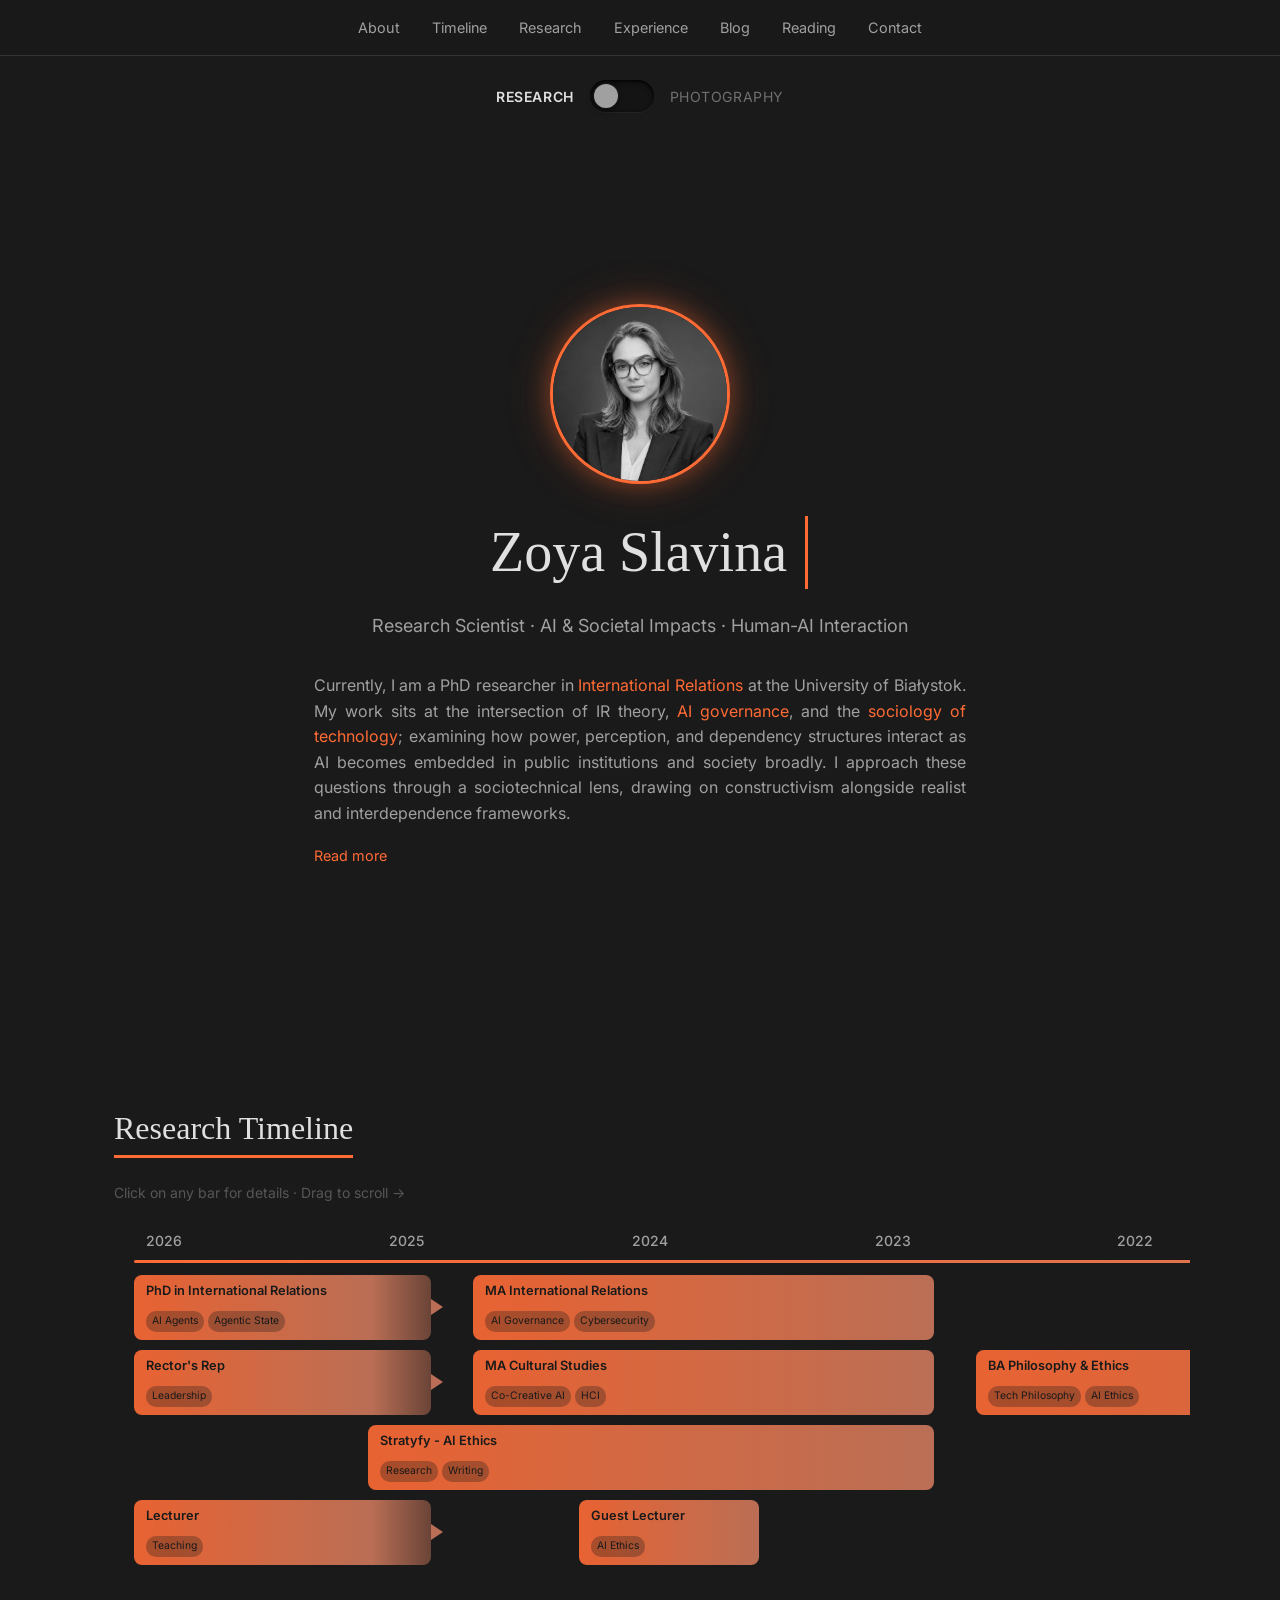
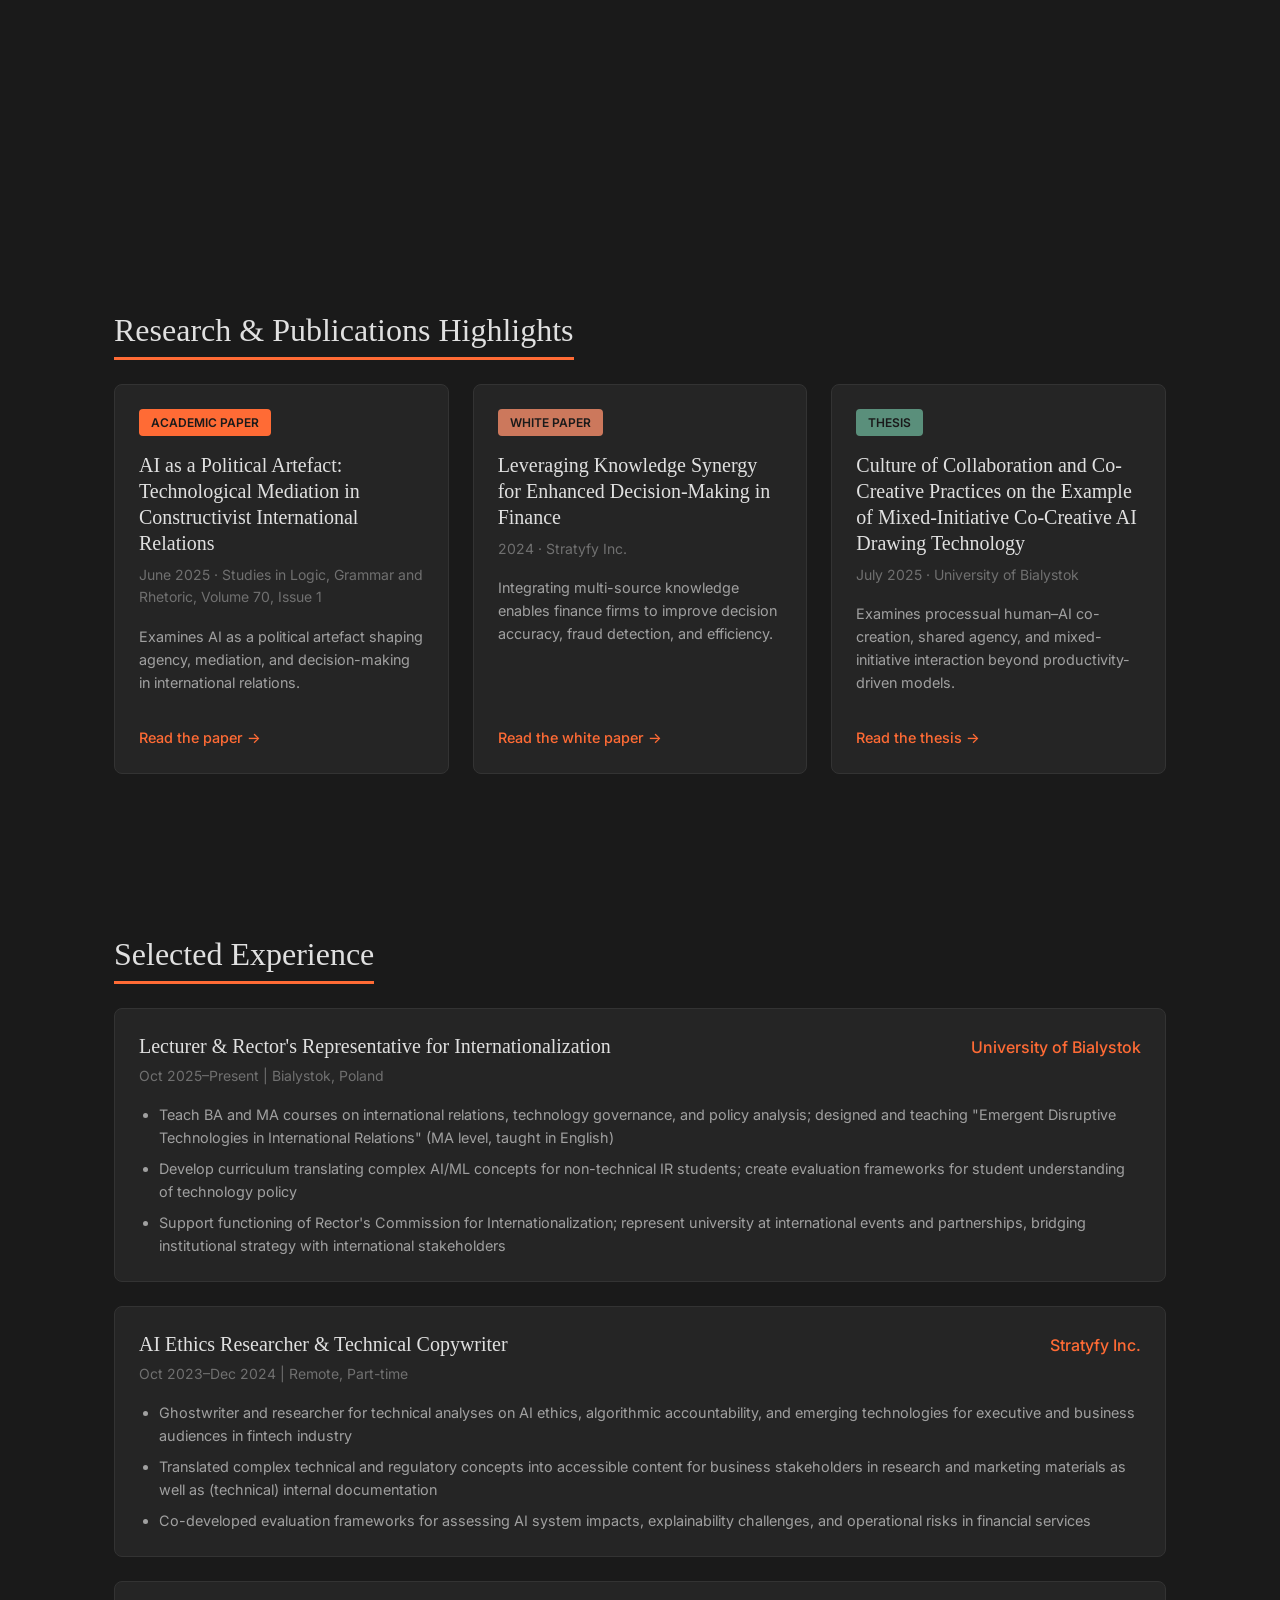
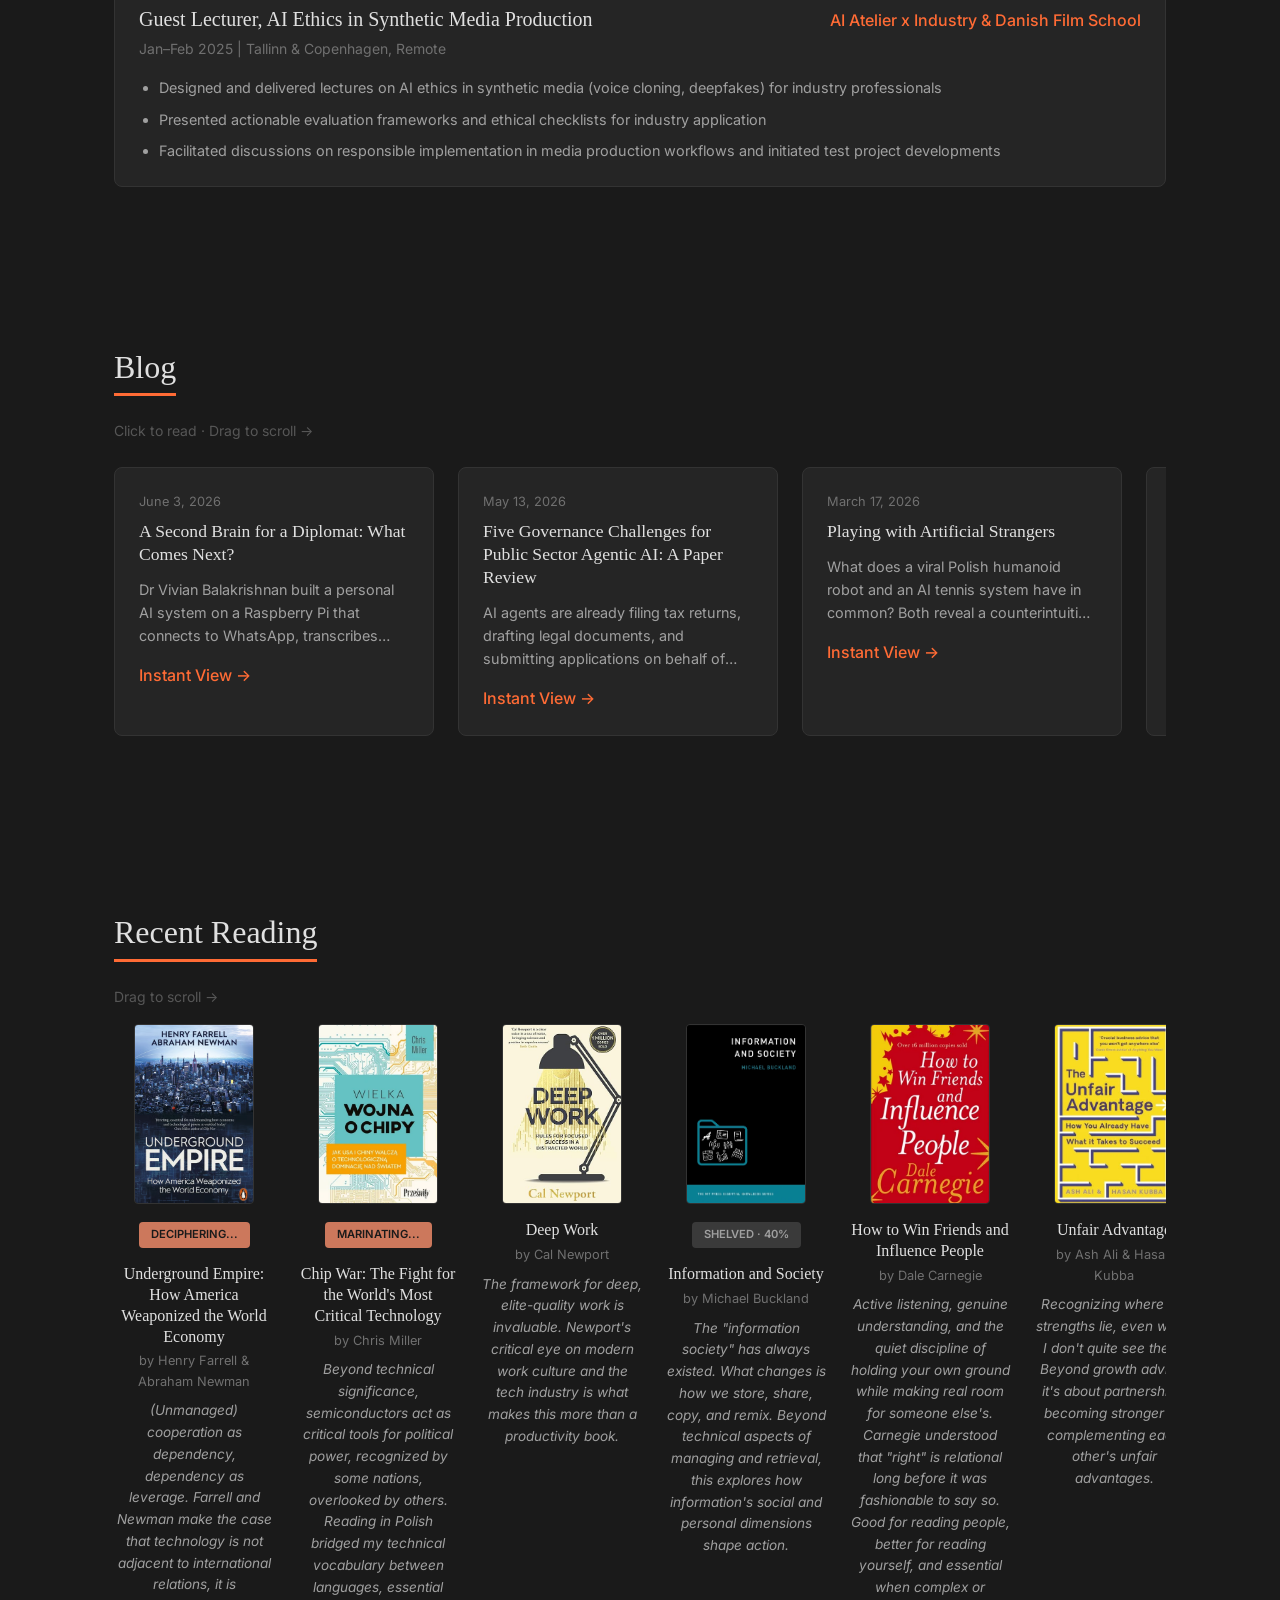
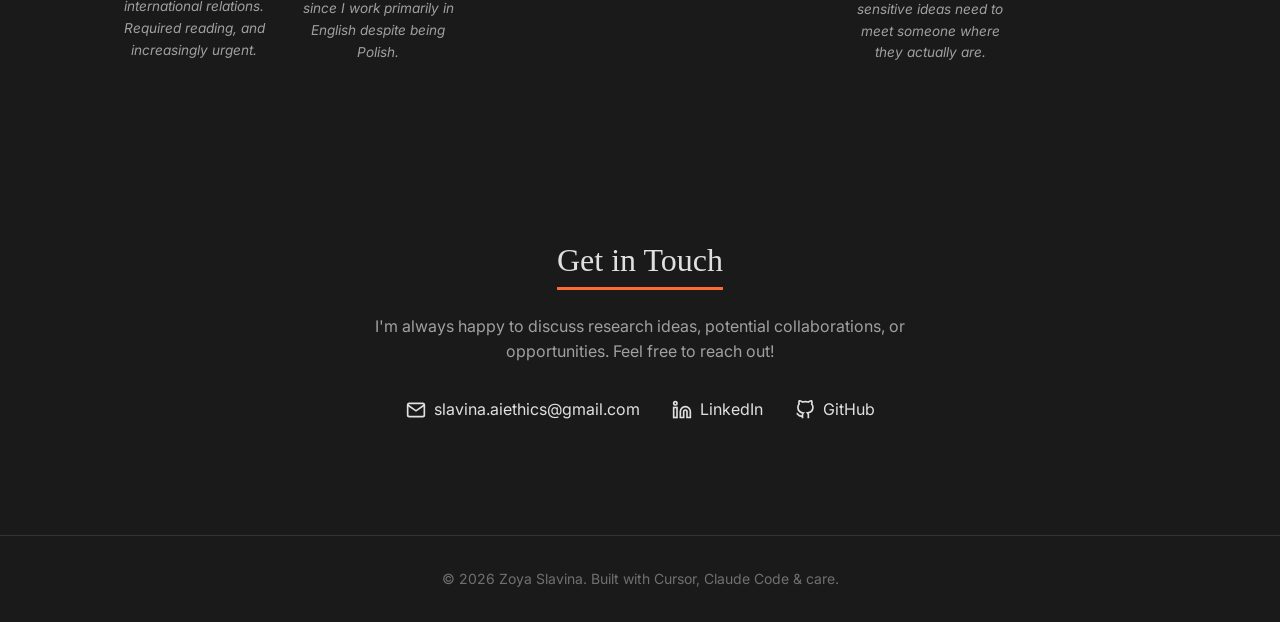
==== commit 5fd5382b: "Remove CV from the site Drop the PDF, the View CV button and modal, and their JS and CSS.  Co-Author" ====
--- a/index.html
+++ b/index.html
@@ -588,13 +588,6 @@
             GitHub
           </a>
         </div>
-        <button class="cv-button" id="cv-toggle" aria-expanded="false" aria-controls="cv-modal">
-          <svg class="contact-icon" viewBox="0 0 24 24" fill="none" stroke="currentColor" stroke-width="2" aria-hidden="true">
-            <path d="M1 12s4-8 11-8 11 8 11 8-4 8-11 8-11-8-11-8z"></path>
-            <circle cx="12" cy="12" r="3"></circle>
-          </svg>
-          View CV
-        </button>
       </div>
     </section>
     </div><!-- end #panel-work -->
@@ -643,18 +636,6 @@
     </div>
   </footer>
 
-  <!-- CV Modal -->
-  <div class="cv-modal" id="cv-modal" aria-hidden="true" role="dialog" aria-labelledby="cv-modal-title">
-    <div class="cv-modal-overlay"></div>
-    <div class="cv-modal-content">
-      <button class="cv-modal-close" aria-label="Close CV">&times;</button>
-      <h2 class="cv-modal-title" id="cv-modal-title">Curriculum Vitae</h2>
-      <div class="cv-embed">
-        <iframe src="assets/CV_ZS.pdf#toolbar=0&navpanes=0&view=FitH" title="Zoya Slavina CV"></iframe>
-      </div>
-    </div>
-  </div>
-
   <!-- Blog Modal 1: Weekend with Claude -->
   <div class="blog-modal" id="blog-modal-1" aria-hidden="true" role="dialog" aria-labelledby="blog-modal-title-1">
     <div class="blog-modal-overlay"></div>
--- a/styles.css
+++ b/styles.css
@@ -1477,29 +1477,6 @@
   height: 20px;
 }
 
-.cv-button {
-  display: inline-flex;
-  align-items: center;
-  gap: 0.5rem;
-  background: var(--primary-orange);
-  color: var(--bg-dark);
-  padding: 0.875rem 2rem;
-  border-radius: 8px;
-  font-weight: 600;
-  transition: background var(--transition-fast), transform var(--transition-fast);
-}
-
-.cv-button:hover {
-  background: var(--claude-orange);
-  color: var(--bg-dark);
-  transform: translateY(-2px);
-}
-
-.cv-button:focus-visible {
-  outline: 2px solid var(--text-primary);
-  outline-offset: 2px;
-}
-
 /* ===== Footer ===== */
 .footer {
   text-align: center;
@@ -1541,42 +1518,7 @@
   background: var(--text-muted);
 }
 
-/* ===== CV Modal ===== */
-.cv-modal {
-  display: none;
-  position: fixed;
-  inset: 0;
-  z-index: 1000;
-  align-items: center;
-  justify-content: center;
-}
-
-.cv-modal.active {
-  display: flex;
-}
-
-.cv-modal-overlay {
-  position: absolute;
-  inset: 0;
-  background: rgba(0, 0, 0, 0.85);
-}
-
-.cv-modal-content {
-  position: relative;
-  margin: auto;
-  width: 90%;
-  max-width: 800px;
-  max-height: 90vh;
-  background: var(--bg-card);
-  border: 1px solid var(--primary-orange);
-  border-radius: 8px;
-  padding: 2rem;
-  box-shadow: 0 0 30px rgba(255, 107, 53, 0.3);
-  animation: modalFadeIn 0.3s ease;
-  display: flex;
-  flex-direction: column;
-}
-
+/* ===== Modal Animation ===== */
 @keyframes modalFadeIn {
   from {
     opacity: 0;
@@ -1585,67 +1527,6 @@
   to {
     opacity: 1;
     transform: scale(1);
-  }
-}
-
-.cv-modal-close {
-  position: absolute;
-  top: 1rem;
-  right: 1rem;
-  background: none;
-  border: none;
-  color: var(--text-muted);
-  font-size: 2rem;
-  cursor: pointer;
-  line-height: 1;
-  padding: 0;
-  transition: color var(--transition-fast);
-}
-
-.cv-modal-close:hover {
-  color: var(--primary-orange);
-}
-
-.cv-modal-close:focus-visible {
-  outline: 2px solid var(--primary-orange);
-  outline-offset: 2px;
-}
-
-.cv-modal-title {
-  margin-bottom: 1.5rem;
-  color: var(--text-primary);
-}
-
-.cv-embed {
-  width: 100%;
-  height: calc(80vh - 100px);
-  min-height: 500px;
-  overflow: hidden;
-}
-
-.cv-embed iframe {
-  width: 100%;
-  height: 100%;
-  border: 2px solid var(--primary-orange);
-  border-radius: 4px;
-  background: #fff;
-}
-
-@media (max-width: 768px) {
-  .cv-modal-content {
-    width: 95%;
-    padding: 1.5rem;
-    max-height: 95vh;
-  }
-
-  .cv-embed {
-    height: calc(85vh - 100px);
-    min-height: 400px;
-  }
-
-  .cv-modal-title {
-    font-size: 1.25rem;
-    margin-bottom: 1rem;
   }
 }
 
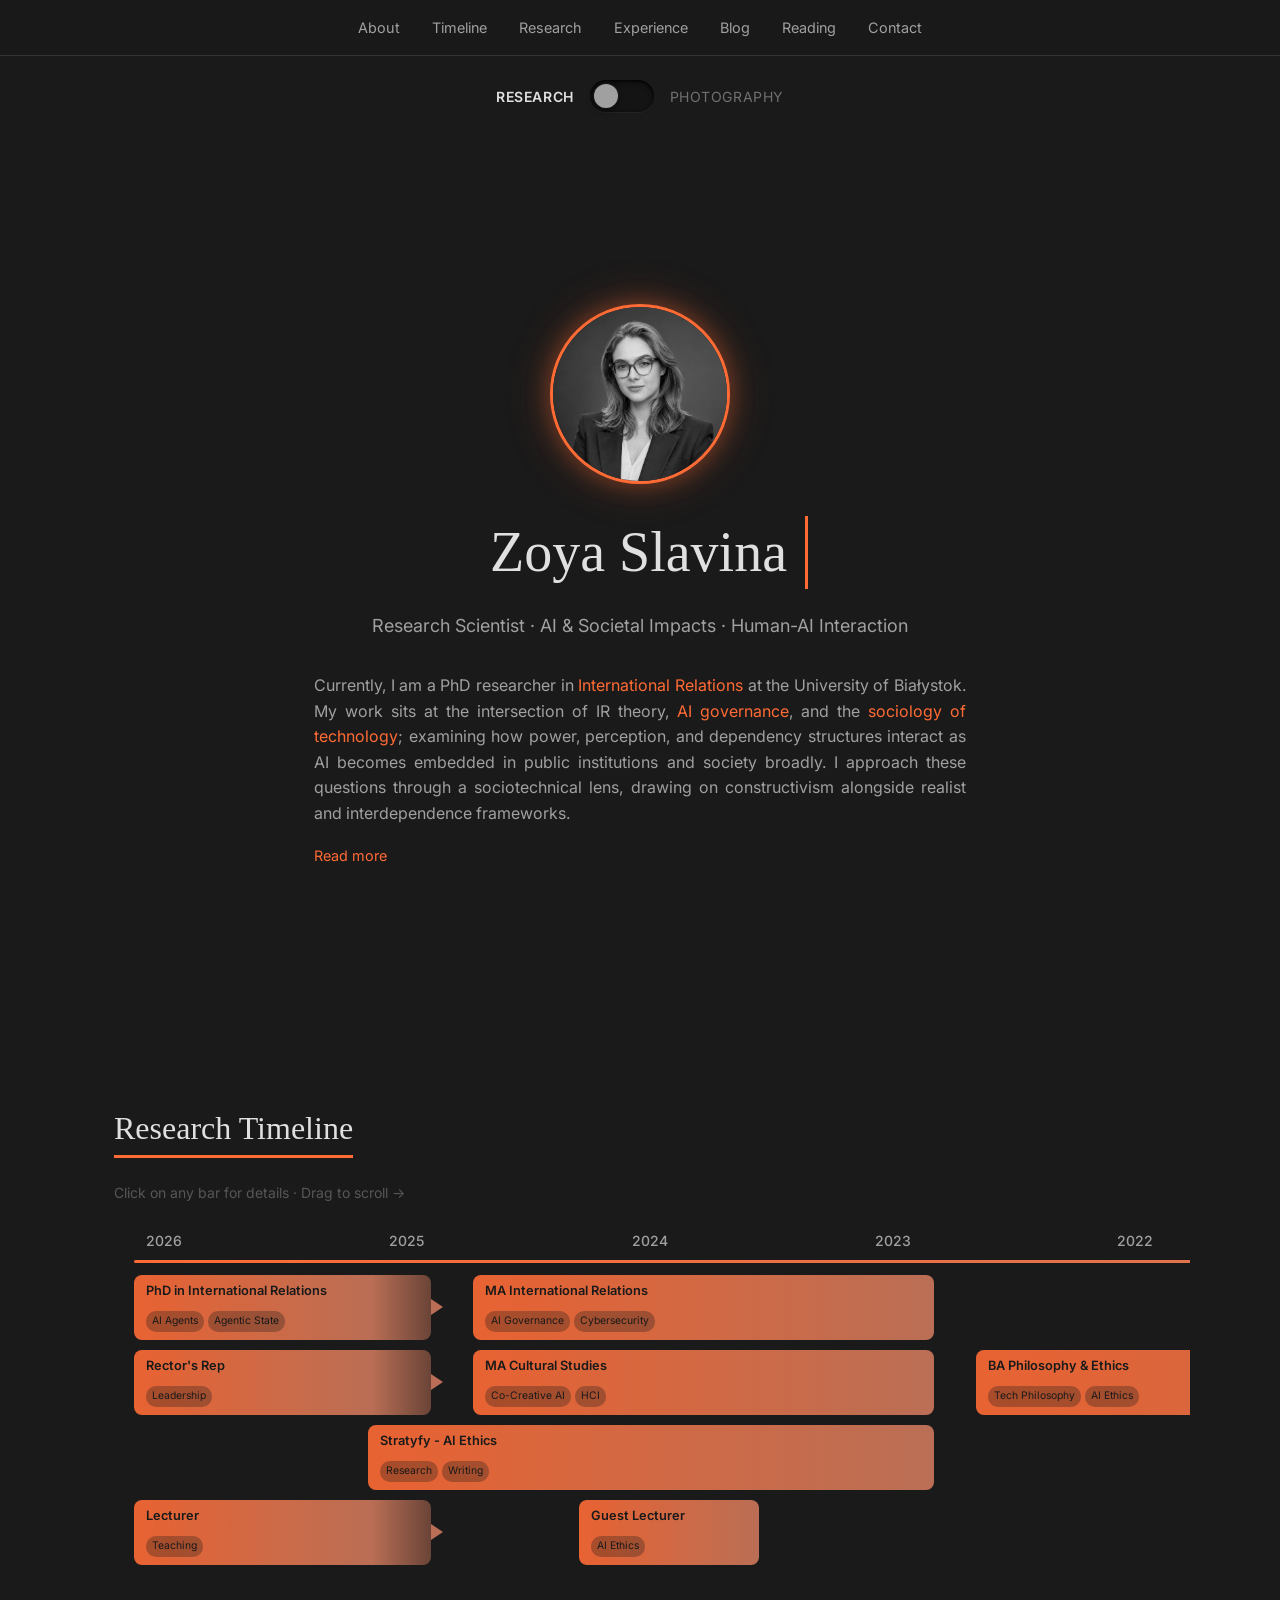
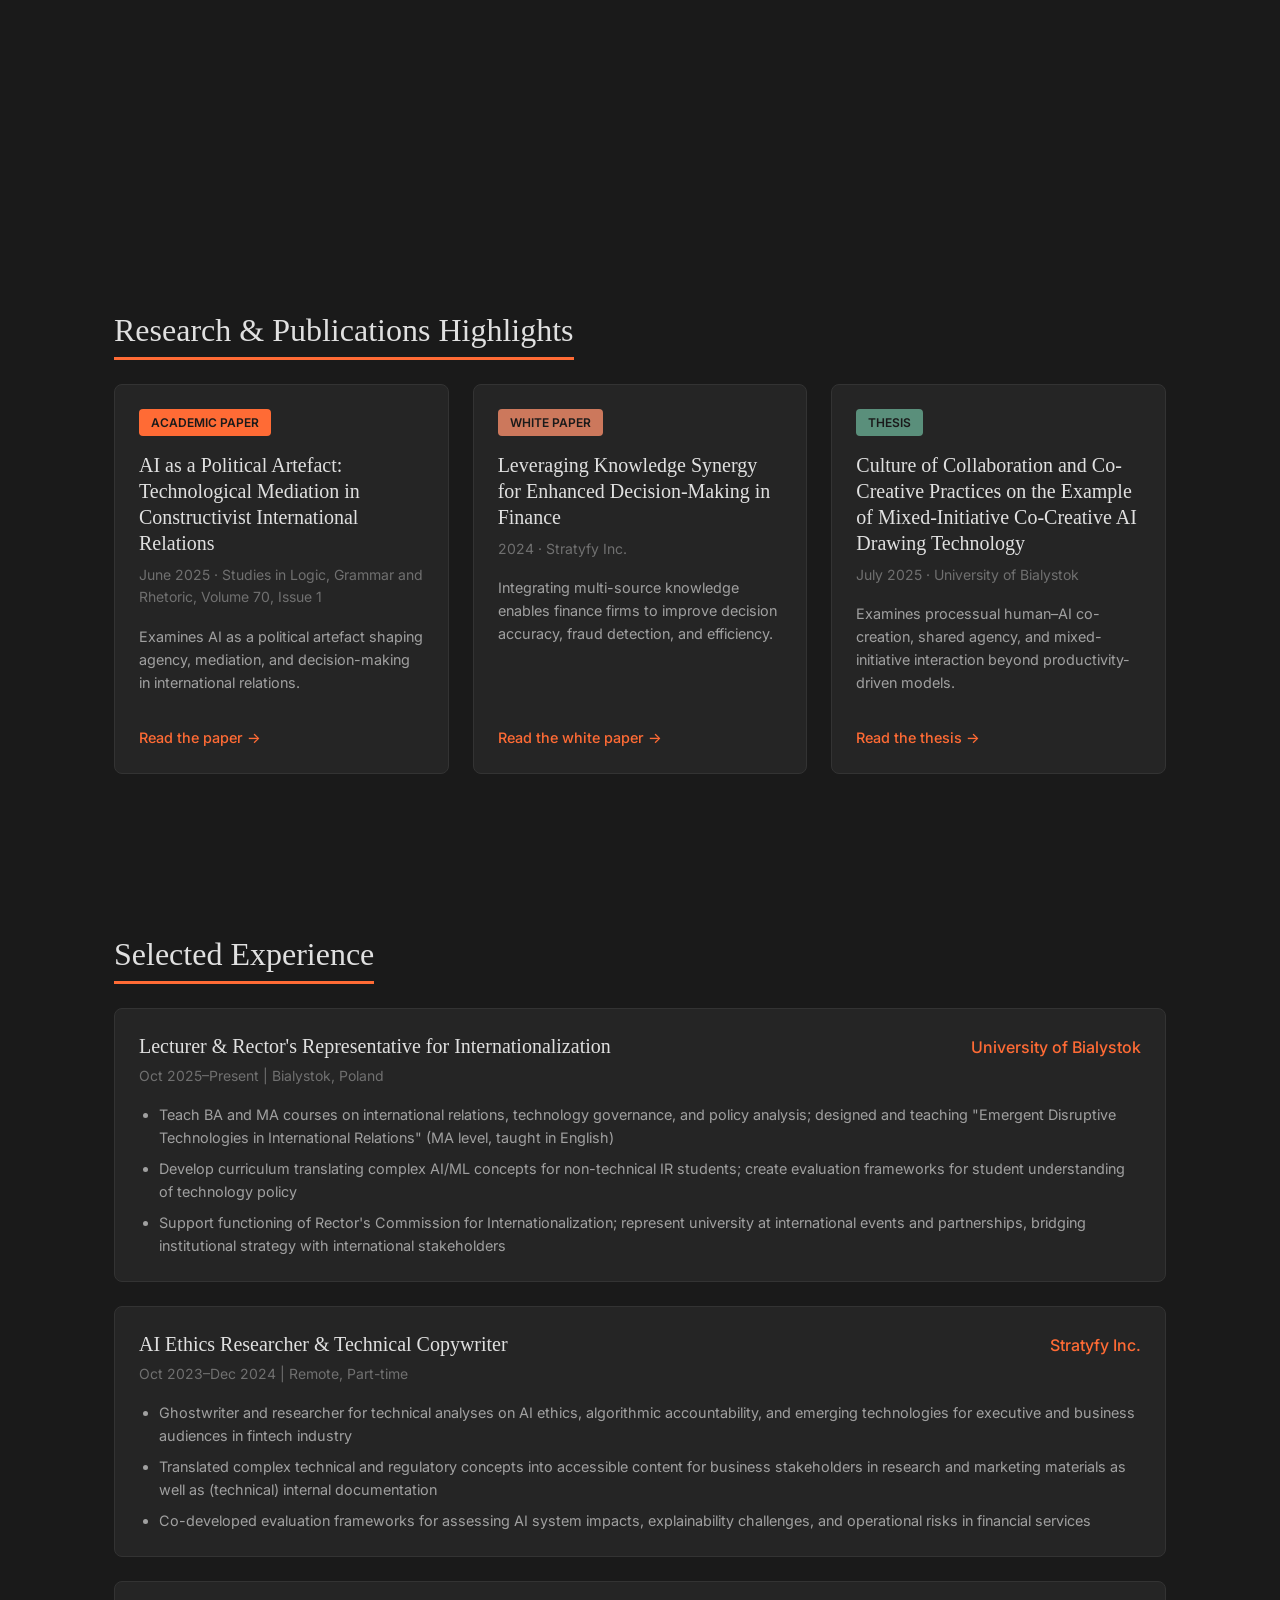
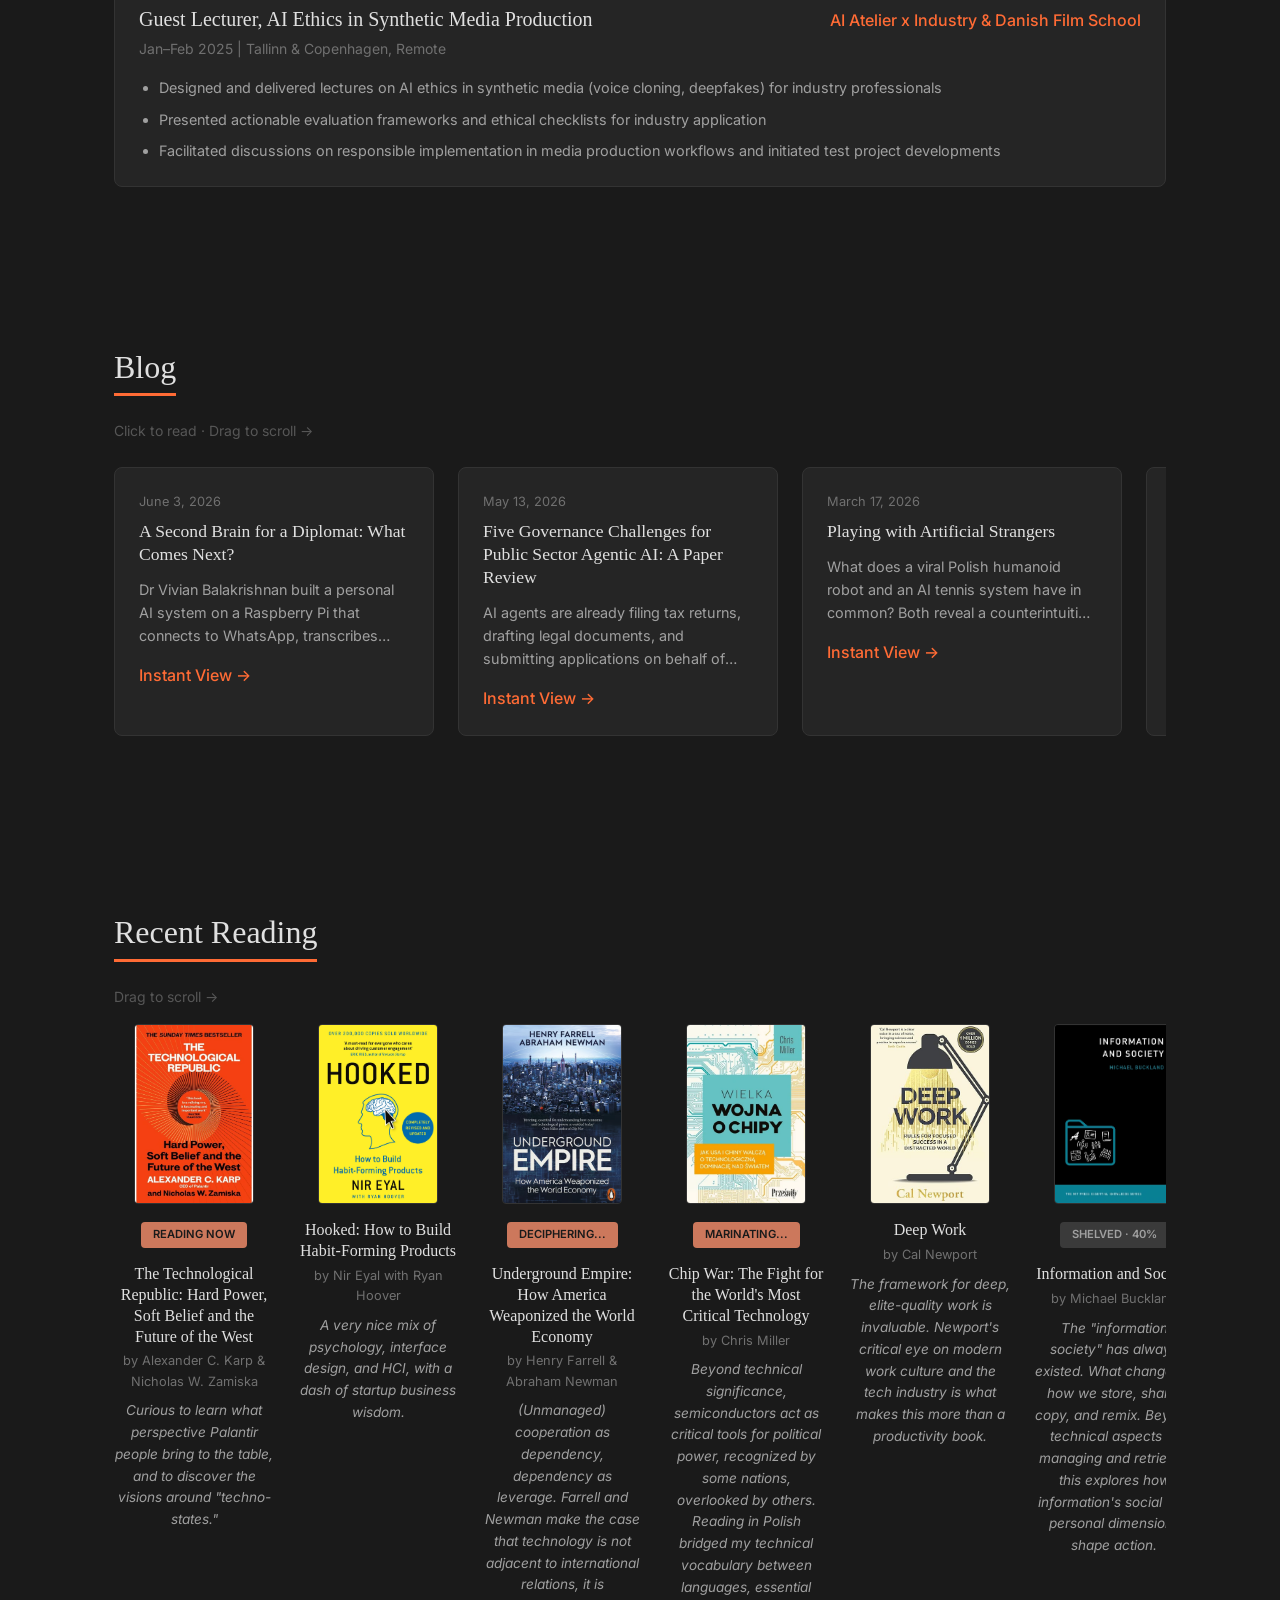
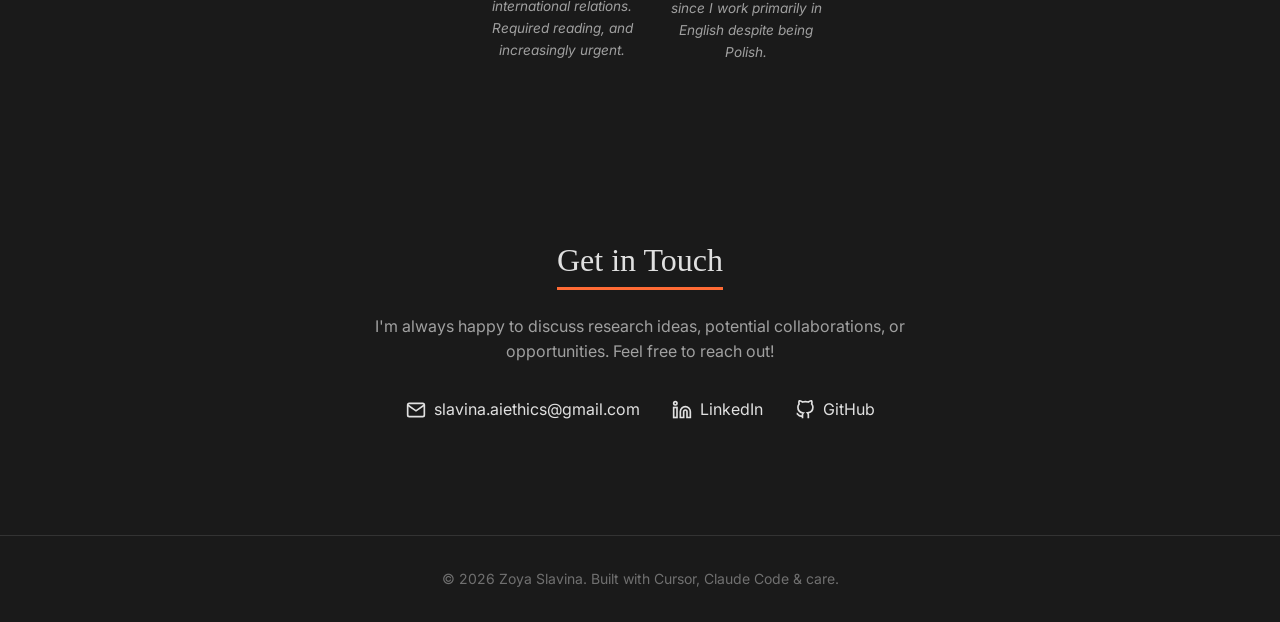
==== commit d3edc0e7: "Add three books to Recent Reading The Technological Republic (reading now), Hooked, and Collaborativ" ====
--- a/index.html
+++ b/index.html
@@ -470,6 +470,25 @@
         <div class="books-scroll-wrapper">
         <div class="books-grid">
           <article class="book-card">
+            <img class="book-cover" src="assets/Book_technological_republic_cover.webp" alt="The Technological Republic book cover">
+            <span class="badge" style="background: var(--claude-orange); font-size: 0.7rem;">Reading now</span>
+            <h3 class="book-title">The Technological Republic: Hard Power, Soft Belief and the Future of the West</h3>
+            <p class="book-author">by Alexander C. Karp &amp; Nicholas W. Zamiska</p>
+            <p class="book-note">
+              Curious to learn what perspective Palantir people bring to the table, and to discover the visions around "techno-states."
+            </p>
+          </article>
+
+          <article class="book-card">
+            <img class="book-cover" src="assets/Book_hooked_cover.webp" alt="Hooked book cover">
+            <h3 class="book-title">Hooked: How to Build Habit-Forming Products</h3>
+            <p class="book-author">by Nir Eyal with Ryan Hoover</p>
+            <p class="book-note">
+              A very nice mix of psychology, interface design, and HCI, with a dash of startup business wisdom.
+            </p>
+          </article>
+
+          <article class="book-card">
             <img class="book-cover" src="assets/book-underground-empire.avif" alt="Underground Empire book cover">
             <span class="badge" style="background: var(--claude-orange); font-size: 0.7rem;">Deciphering...</span>
             <h3 class="book-title">Underground Empire: How America Weaponized the World Economy</h3>
@@ -541,6 +560,15 @@
             <p class="book-author">by Brad Smith &amp; Carol Ann Browne</p>
             <p class="book-note">
               A chapter-by-chapter tour of tech's thorniest issues, written from inside Microsoft. From cybersecurity and social media to AI governance and digital diplomacy; it builds a cumulative case for why technology isn't politically neutral. A good entry point and a useful reference.
+            </p>
+          </article>
+
+          <article class="book-card">
+            <img class="book-cover" src="assets/Book_collaborative_society_cover.png" alt="Collaborative Society book cover">
+            <h3 class="book-title">Collaborative Society</h3>
+            <p class="book-author">by Dariusz Jemielniak &amp; Aleksandra Przegalińska</p>
+            <p class="book-note">
+              A broad look at how people come together in cyberspace to create shared products, the challenges they face along the way, and the impostors who pose as part of the sharing economy.
             </p>
           </article>
         </div><!-- end books-grid -->
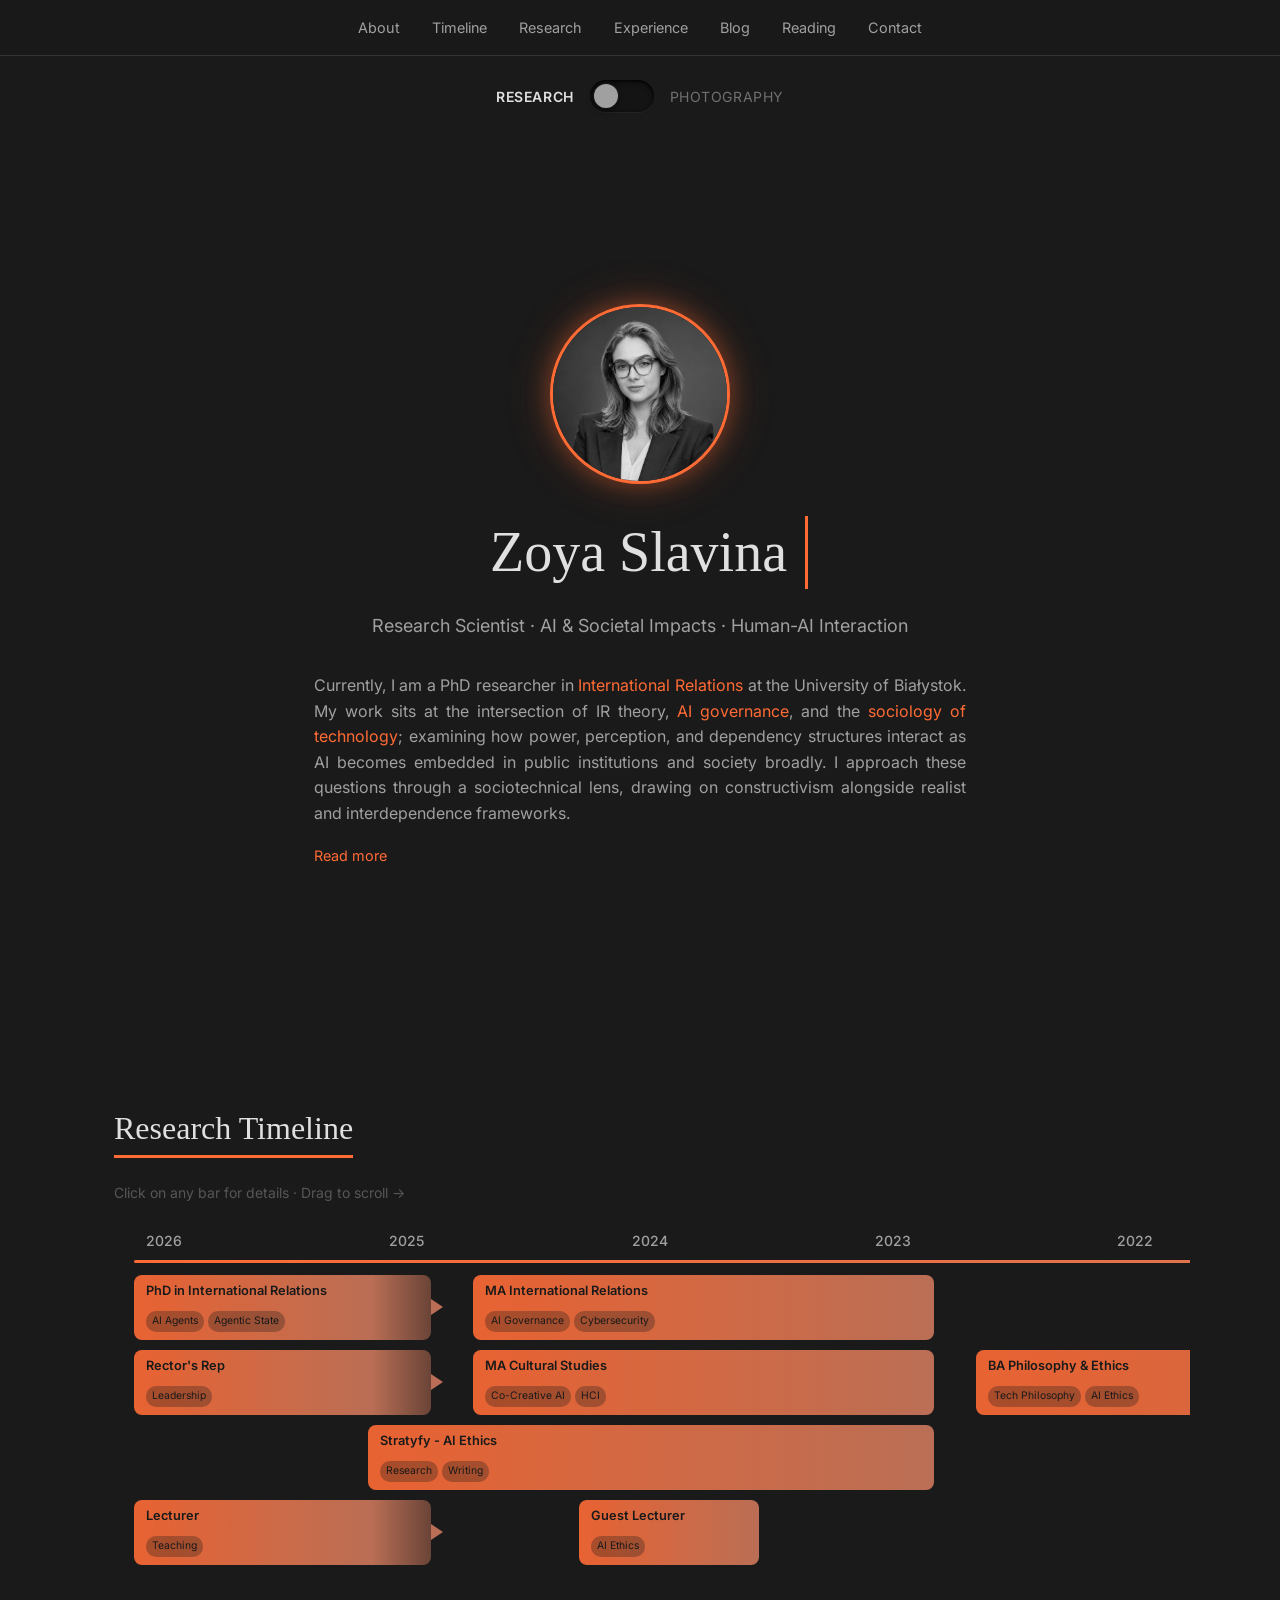
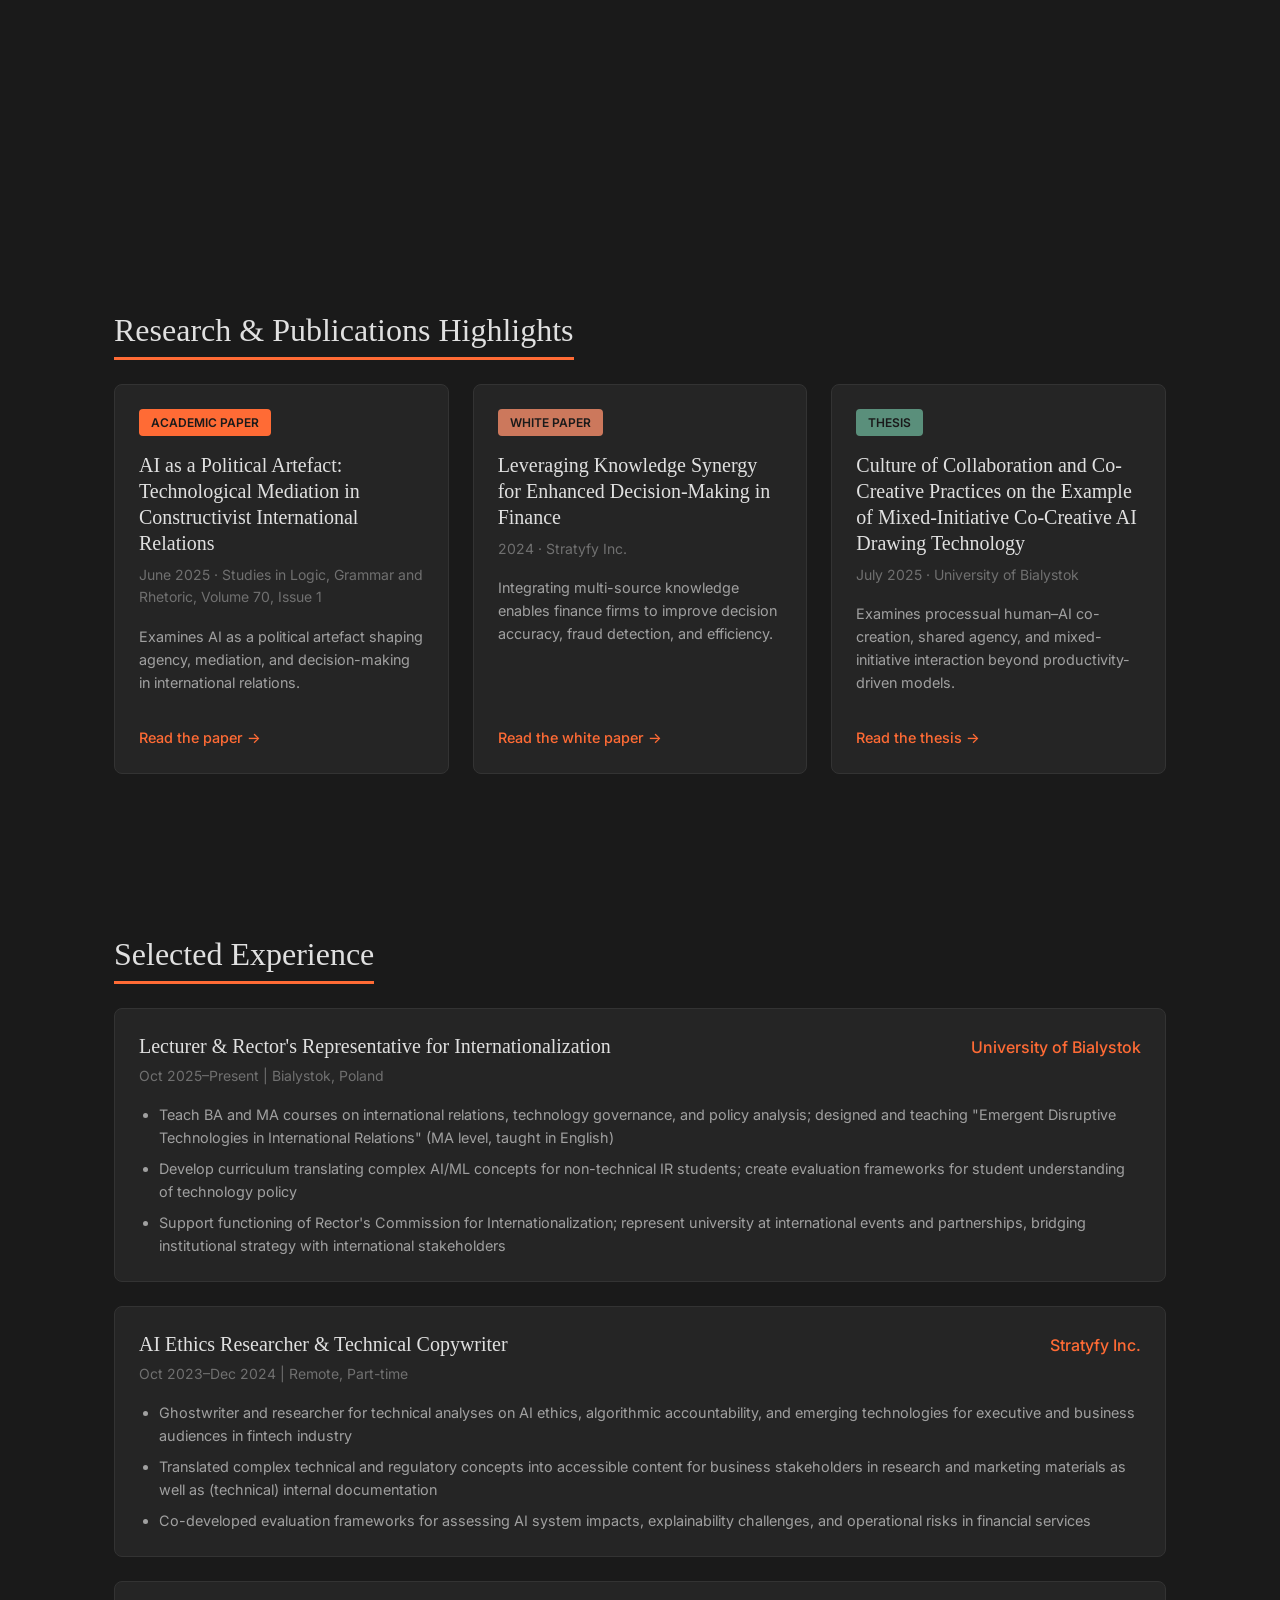
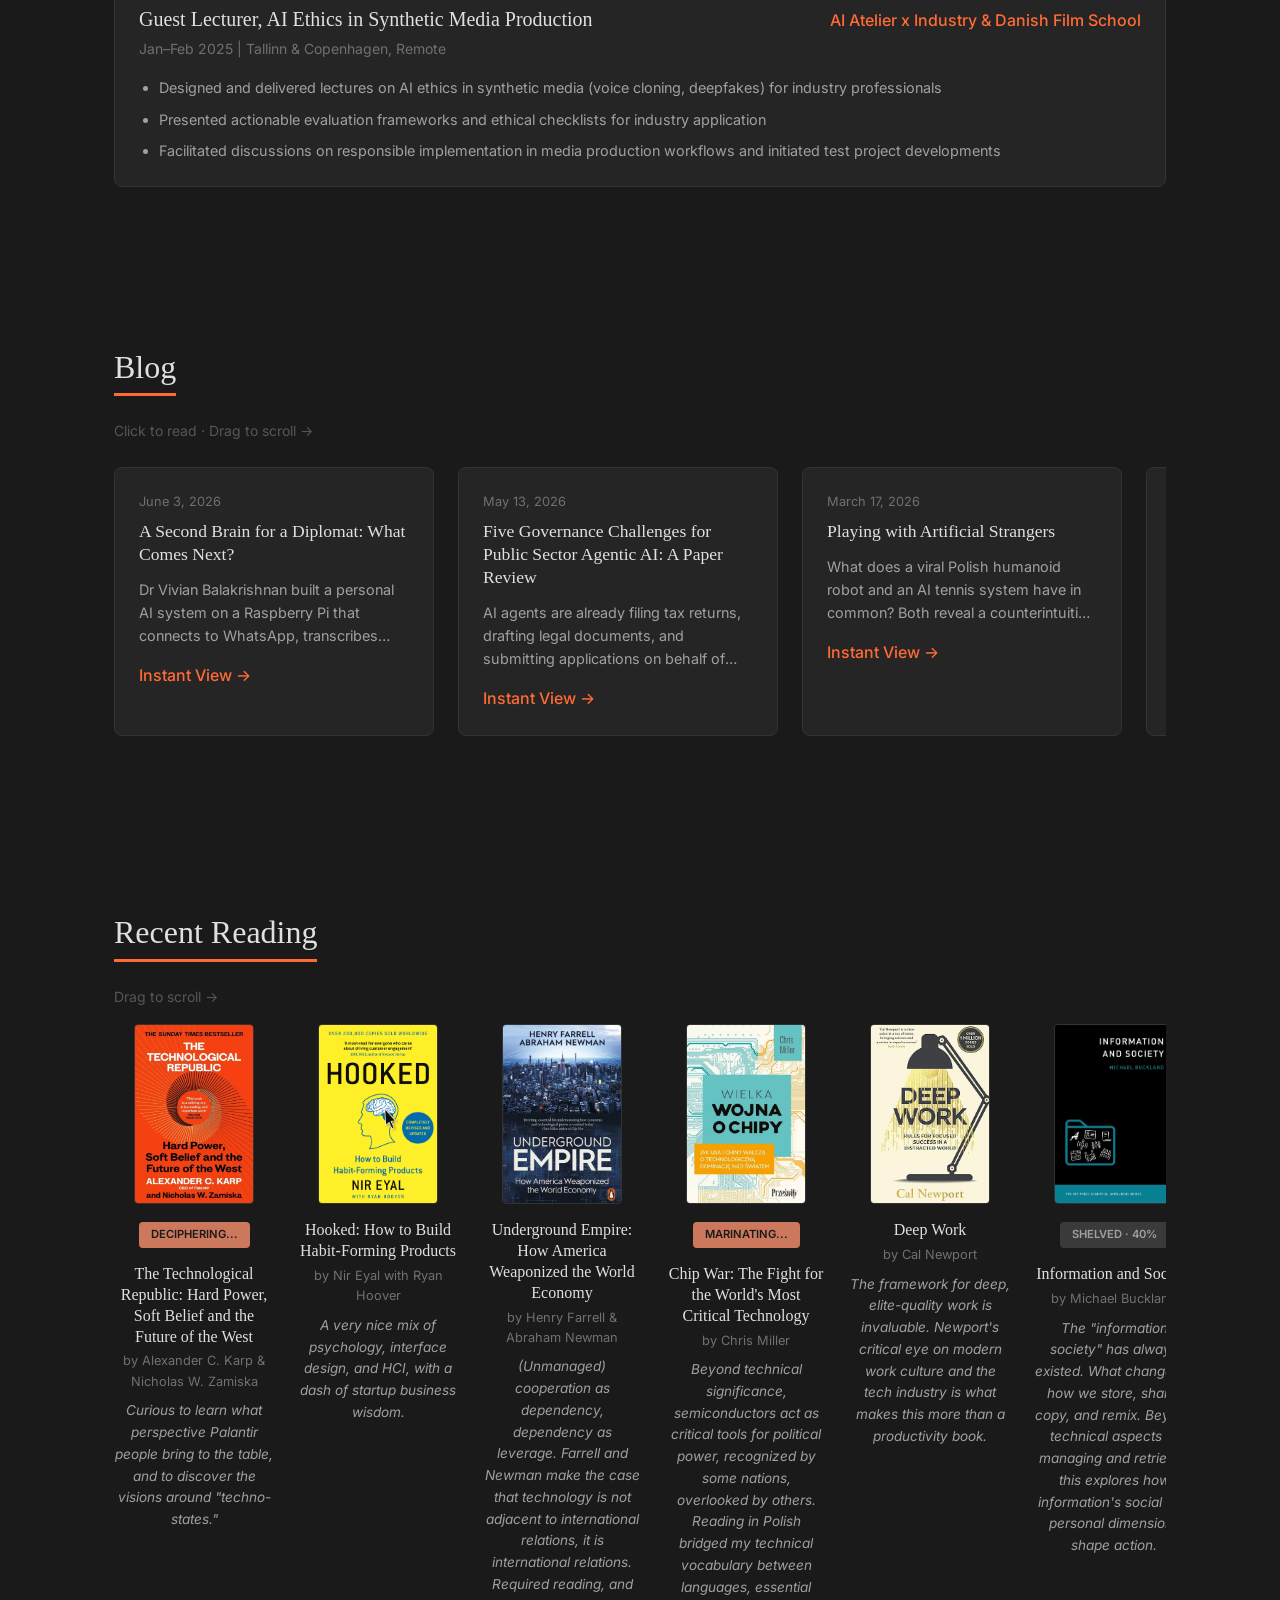
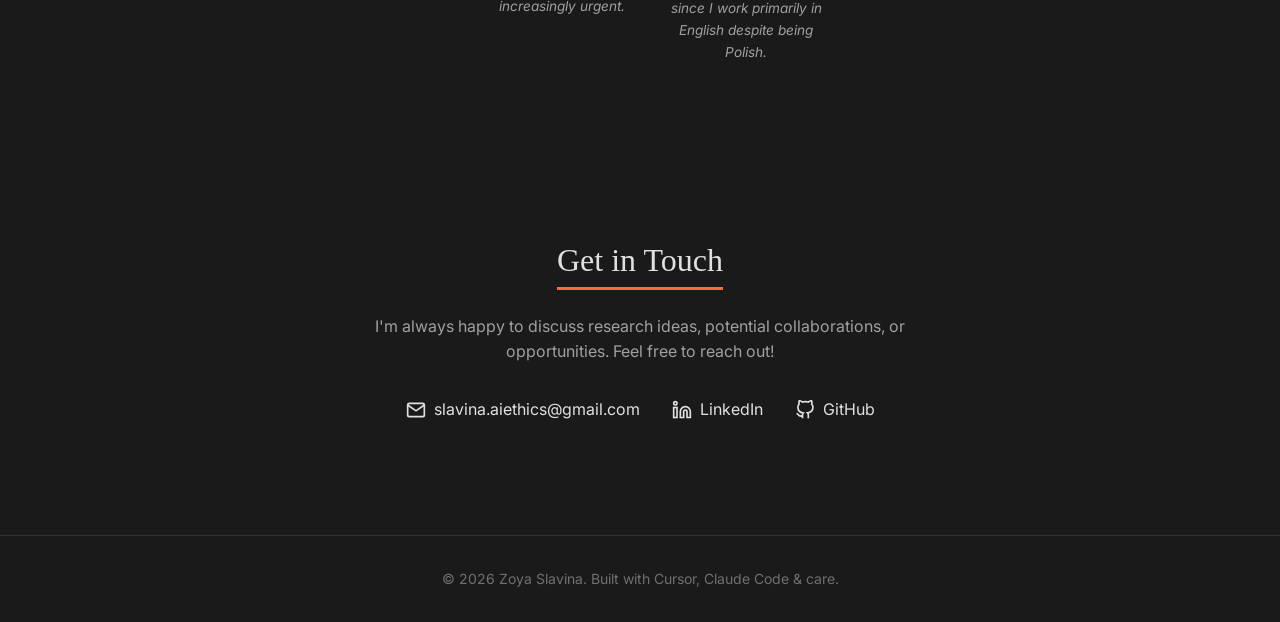
==== commit 809b8a08: "Update reading list: statuses, cover, and AI Ethics Mark Underground Empire as finished and The Tech" ====
--- a/index.html
+++ b/index.html
@@ -471,7 +471,7 @@
         <div class="books-grid">
           <article class="book-card">
             <img class="book-cover" src="assets/Book_technological_republic_cover.webp" alt="The Technological Republic book cover">
-            <span class="badge" style="background: var(--claude-orange); font-size: 0.7rem;">Reading now</span>
+            <span class="badge" style="background: var(--claude-orange); font-size: 0.7rem;">Deciphering...</span>
             <h3 class="book-title">The Technological Republic: Hard Power, Soft Belief and the Future of the West</h3>
             <p class="book-author">by Alexander C. Karp &amp; Nicholas W. Zamiska</p>
             <p class="book-note">
@@ -490,7 +490,6 @@
 
           <article class="book-card">
             <img class="book-cover" src="assets/book-underground-empire.avif" alt="Underground Empire book cover">
-            <span class="badge" style="background: var(--claude-orange); font-size: 0.7rem;">Deciphering...</span>
             <h3 class="book-title">Underground Empire: How America Weaponized the World Economy</h3>
             <p class="book-author">by Henry Farrell &amp; Abraham Newman</p>
             <p class="book-note">
@@ -569,6 +568,15 @@
             <p class="book-author">by Dariusz Jemielniak &amp; Aleksandra Przegalińska</p>
             <p class="book-note">
               A broad look at how people come together in cyberspace to create shared products, the challenges they face along the way, and the impostors who pose as part of the sharing economy.
+            </p>
+          </article>
+
+          <article class="book-card">
+            <img class="book-cover" src="assets/Book_Ai_ethics.png" alt="AI Ethics book cover">
+            <h3 class="book-title">AI Ethics</h3>
+            <p class="book-author">by Mark Coeckelbergh</p>
+            <p class="book-note">
+              Very influential to me back then, shaping my vision of AI ethics. It nicely combined questions of technology, society, and human nature.
             </p>
           </article>
         </div><!-- end books-grid -->
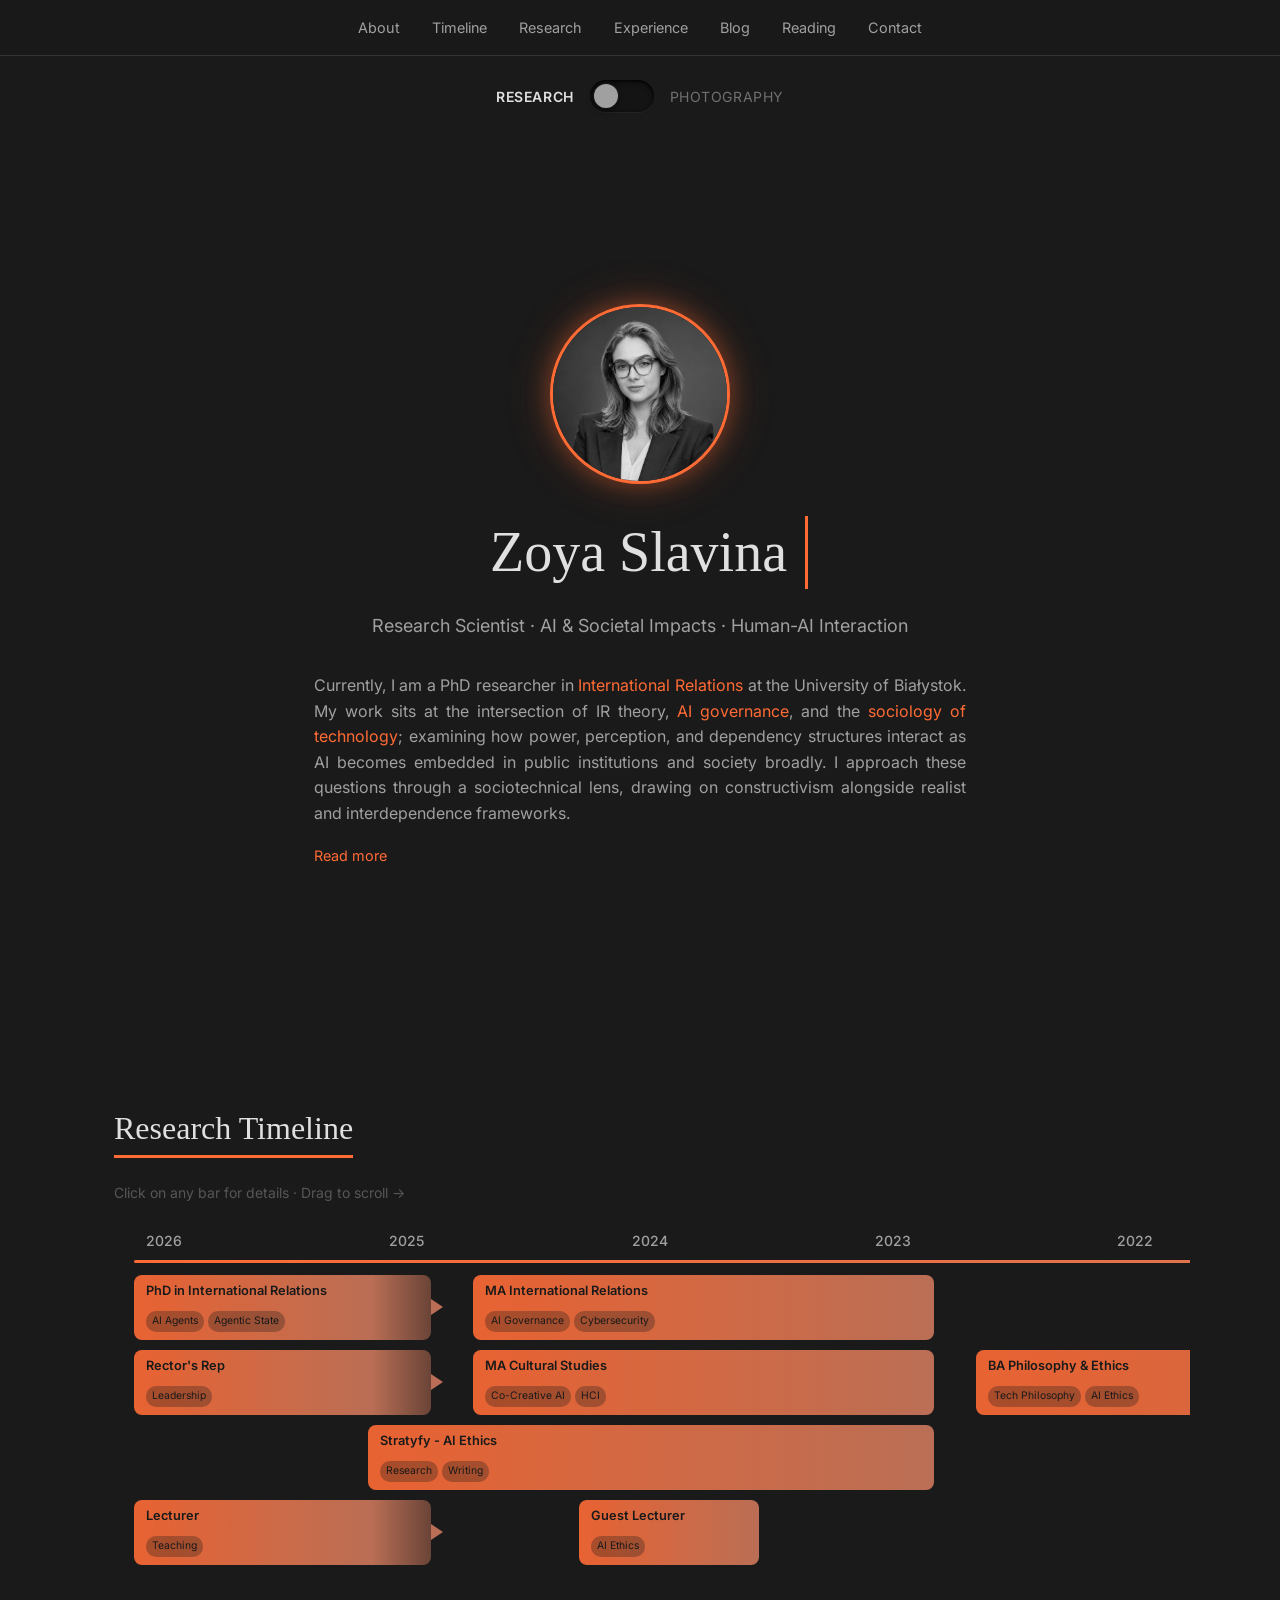
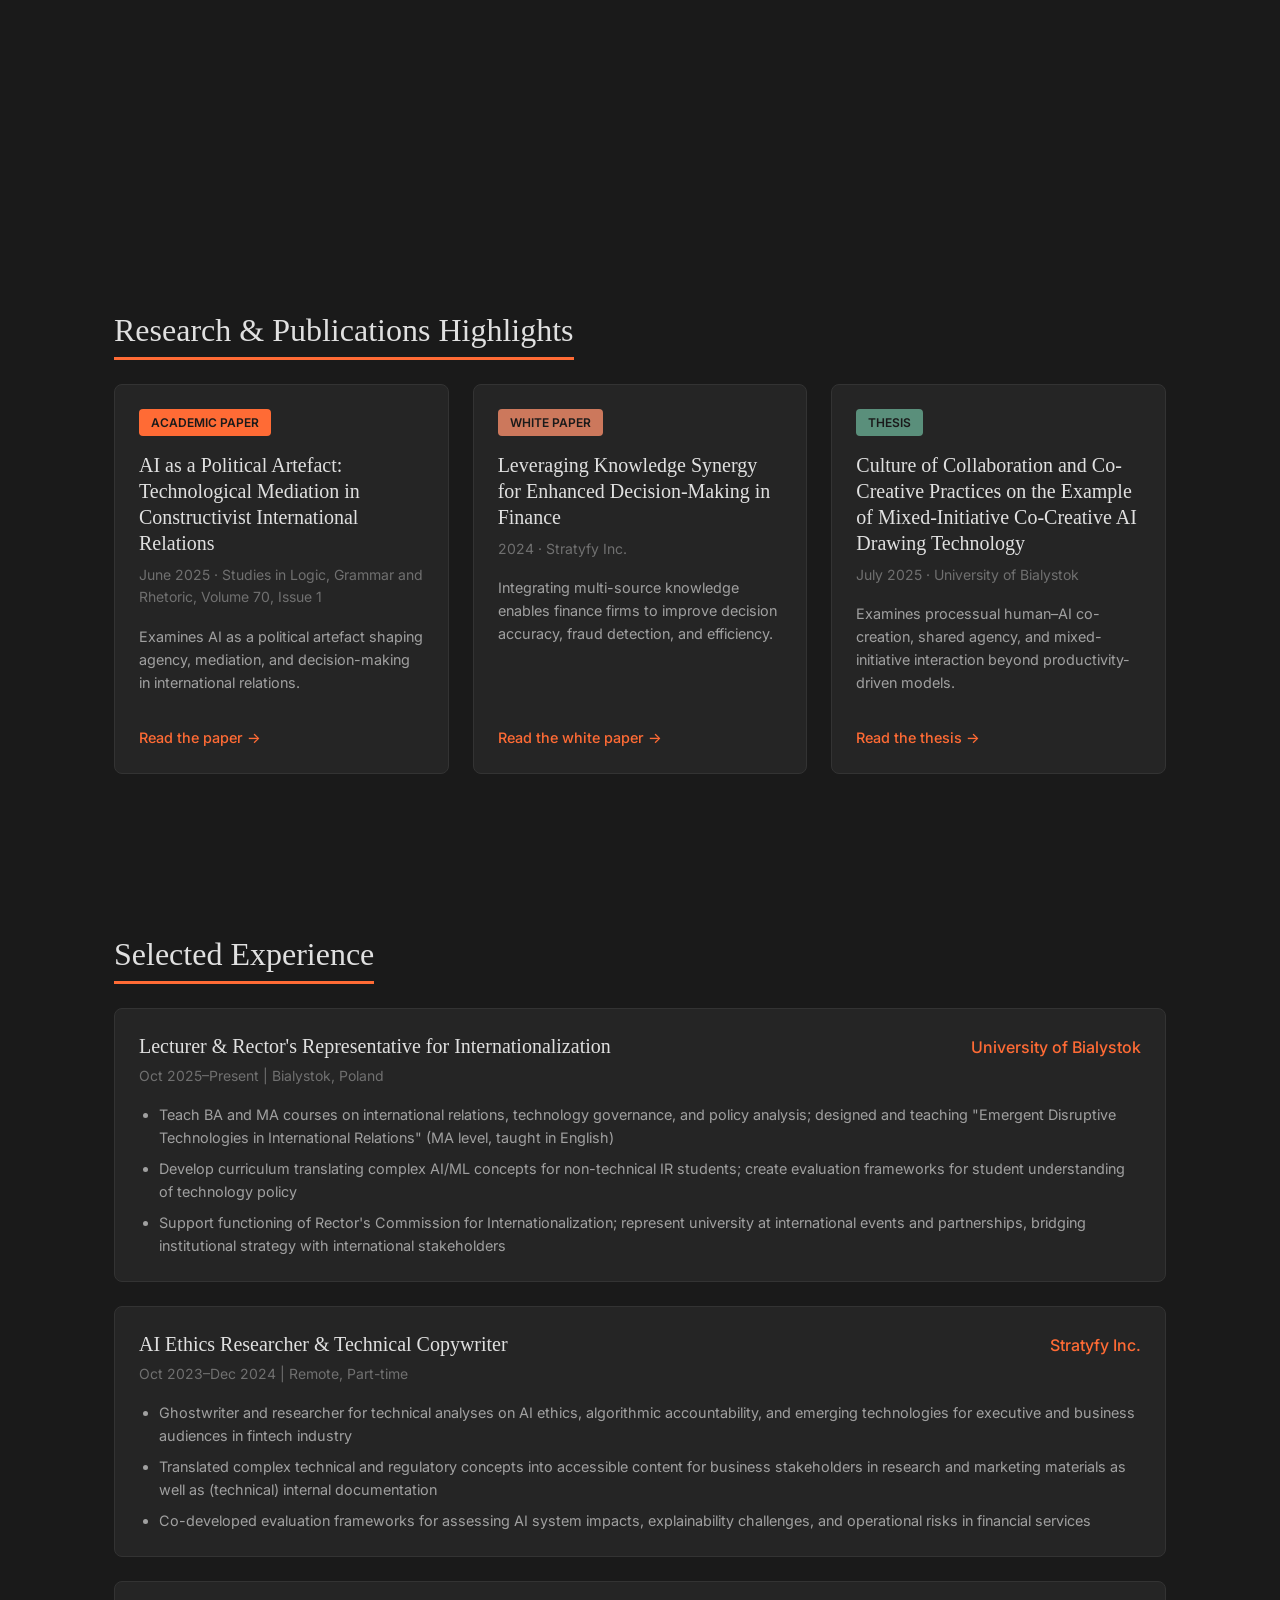
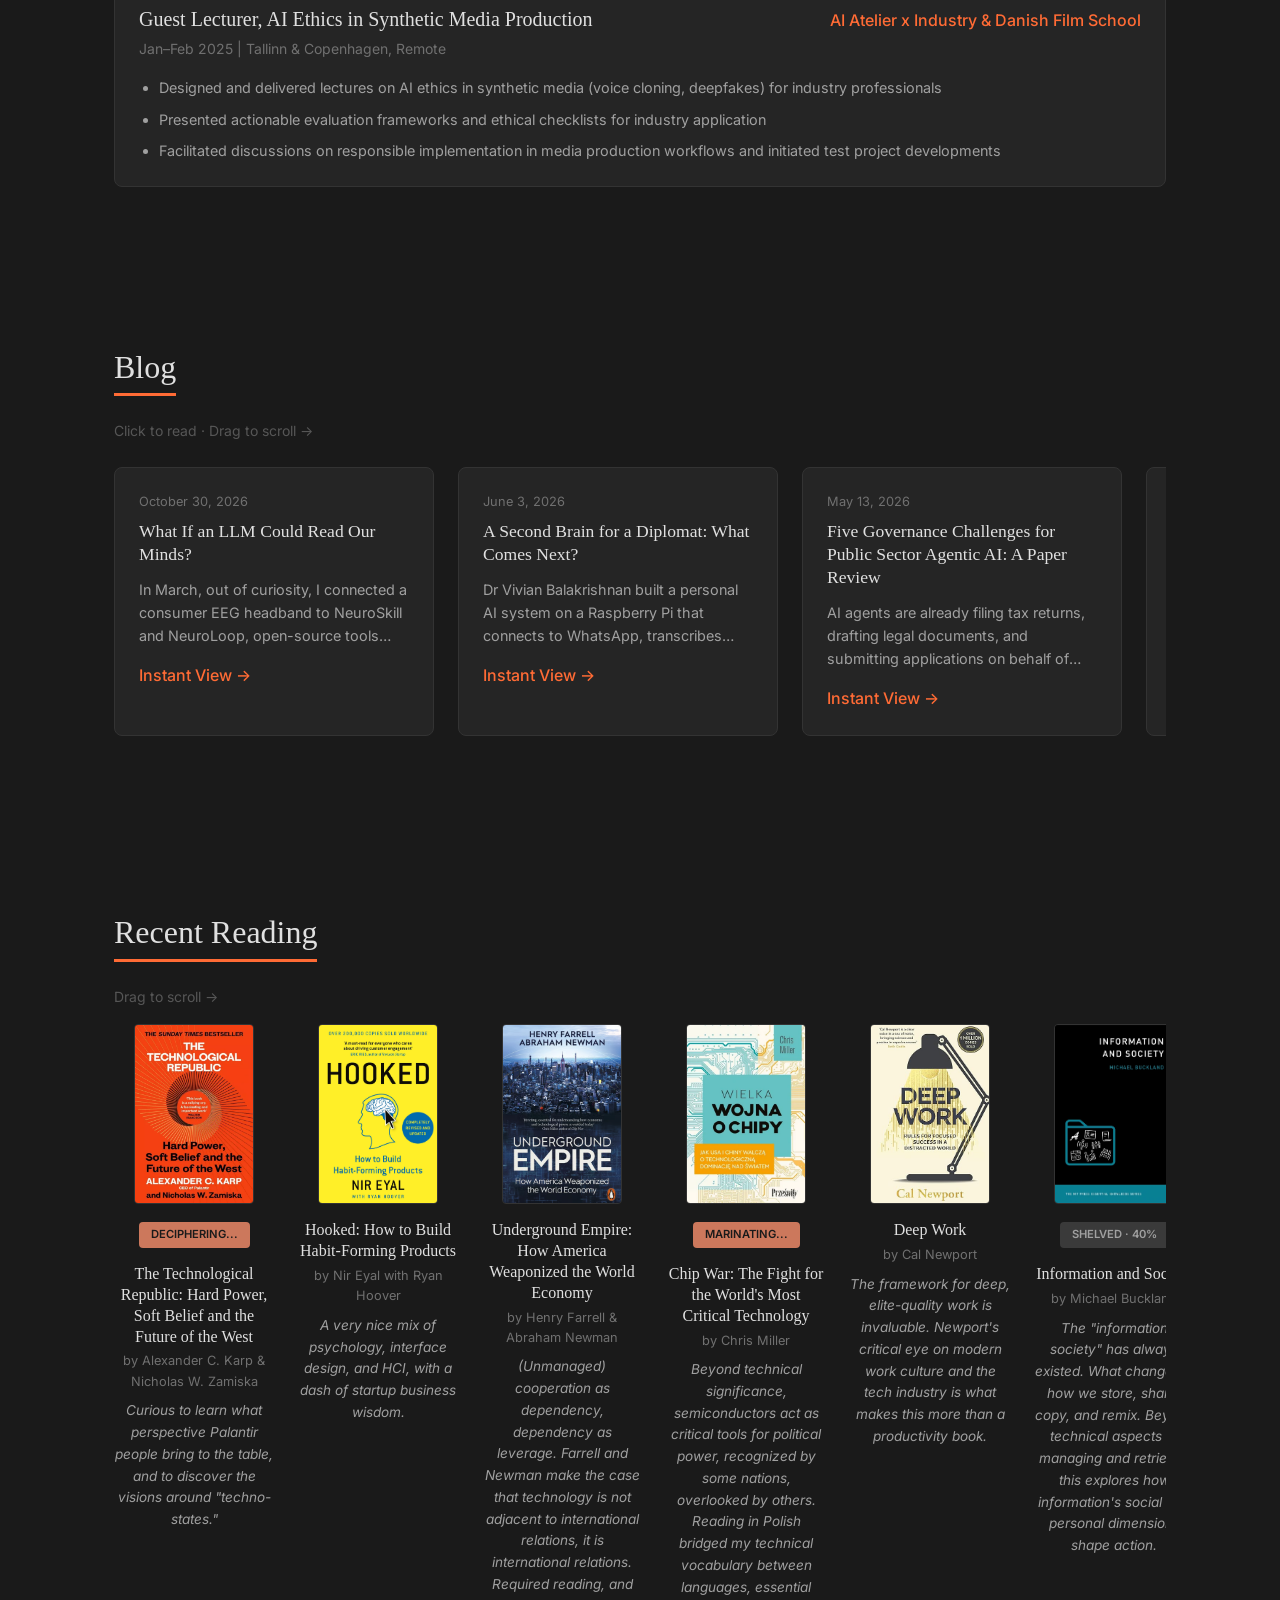
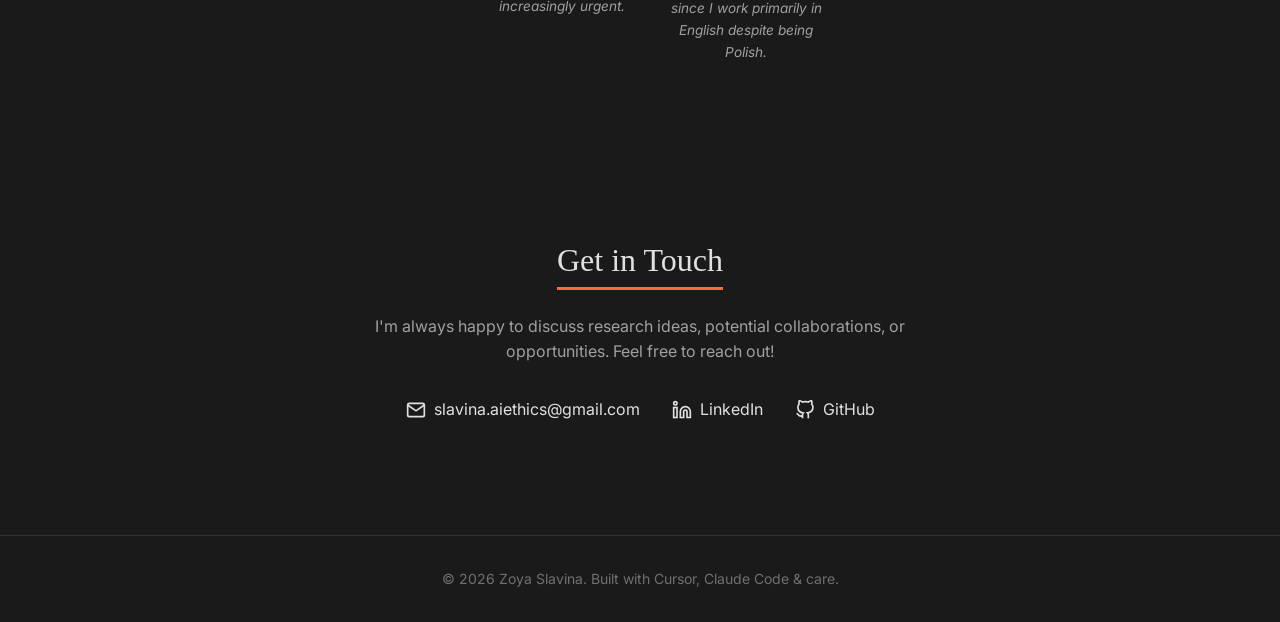
==== commit 002de0a6: "Add NeuroSkill blog post and move blog images to blog_assets New post: What If an LLM Could Read Our" ====
--- a/index.html
+++ b/index.html
@@ -396,6 +396,15 @@
         <div class="blog-scroll-wrapper" id="blog-scroll-wrapper">
         <div class="blog-grid">
           <article class="blog-card">
+            <span class="blog-date">October 30, 2026</span>
+            <h3 class="blog-title">What If an LLM Could Read Our Minds?</h3>
+            <p class="blog-excerpt">
+              In March, out of curiosity, I connected a consumer EEG headband to NeuroSkill and NeuroLoop, open-source tools that feed live brain data to a language model running locally on a laptop. The idea: an AI that responds not just to what you type, but to the state you're in...
+            </p>
+            <button class="card-link blog-instant-view" data-blog="blog-8" aria-expanded="false" aria-controls="blog-modal-8">Instant View →</button>
+          </article>
+
+          <article class="blog-card">
             <span class="blog-date">June 3, 2026</span>
             <h3 class="blog-title">A Second Brain for a Diplomat: What Comes Next?</h3>
             <p class="blog-excerpt">
@@ -682,7 +691,7 @@
       </header>
 
       <article class="blog-modal-article">
-        <img src="assets/blog1_header_image1.png" alt="Weekend with Claude header" class="blog-header-image">
+        <img src="assets/blog_assets/blog1_header_image1.png" alt="Weekend with Claude header" class="blog-header-image">
 
         <h1 class="blog-modal-title" id="blog-modal-title-1">Weekend with Claude: From Research to Reality</h1>
         <p class="blog-modal-meta">By Zoya Slavina · January 25, 2026</p>
@@ -770,7 +779,7 @@
       </header>
 
       <article class="blog-modal-article">
-        <img src="assets/blog2_Dyplomacja_foto1.jpg" alt="Scientific Diplomacy panel discussion" class="blog-header-image">
+        <img src="assets/blog_assets/blog2_Dyplomacja_foto1.jpg" alt="Scientific Diplomacy panel discussion" class="blog-header-image">
 
         <h1 class="blog-modal-title" id="blog-modal-title-2">Scientific Diplomacy at the Intersection of Research and International Affairs</h1>
         <p class="blog-modal-meta">By Zoya Slavina · January 20, 2026</p>
@@ -782,7 +791,7 @@
 
           <p>In this context, in December I had the pleasure of taking part in a panel discussion on scientific diplomacy, alongside two esteemed professors from our university. I would like to thank the <strong>Regionalny Ośrodek Debaty Międzynarodowej</strong> (Center for International Debate) for the invitation and for the opportunity to contribute as a member of the International Relations Department and as the Rector's representative.</p>
 
-          <img src="assets/blog2_Dyplomacja_foto2.jpg" alt="Panel discussion on scientific diplomacy" class="blog-body-image">
+          <img src="assets/blog_assets/blog2_Dyplomacja_foto2.jpg" alt="Panel discussion on scientific diplomacy" class="blog-body-image">
 
           <p>These developments place responsibility on us—both individually and institutionally—to communicate the value of our research more effectively. They also call for actively seeking collaboration, building scientific networks, and fostering international partnerships that support academic growth while strengthening institutional visibility through high-quality, credible research.</p>
 
@@ -823,8 +832,8 @@
           <p>A big thank you to the Foundation for the invitation and the chance to deepen my understanding of how technological innovation intersects with international relations.</p>
 
           <div class="blog-image-gallery">
-            <img src="assets/blog3_photo1.JPG" alt="Visit to German Embassy in Warsaw" class="blog-gallery-image">
-            <img src="assets/blog3_photo2.JPG" alt="Discussion at German Embassy" class="blog-gallery-image">
+            <img src="assets/blog_assets/blog3_photo1.JPG" alt="Visit to German Embassy in Warsaw" class="blog-gallery-image">
+            <img src="assets/blog_assets/blog3_photo2.JPG" alt="Discussion at German Embassy" class="blog-gallery-image">
           </div>
 
           <hr class="blog-divider">
@@ -845,7 +854,7 @@
       </header>
 
       <article class="blog-modal-article">
-        <img src="assets/blog4_header.png" alt="Dark pastel painting of robots and humans playing together" class="blog-header-image">
+        <img src="assets/blog_assets/blog4_header.png" alt="Dark pastel painting of robots and humans playing together" class="blog-header-image">
         <p class="blog-image-caption">Image by Zoya Slavina, developed with ChatGPT &amp; Adobe Photoshop</p>
 
         <h1 class="blog-modal-title" id="blog-modal-title-4">Playing with Artificial Strangers</h1>
@@ -860,14 +869,14 @@
 
           <p>A robot has gone viral in Poland. Not because it's the most sophisticated machine ever built. Rather, because it's charming and feels relatable. But what does Edward bring to the understanding of advanced "intelligent" technologies assimilation in a society? Let's first get acquainted with the protagonist.</p>
 
-          <img src="assets/blog4_edward_night.webp" alt="Edward Warchocki humanoid robot standing at night in Warsaw city centre" class="blog-body-image">
+          <img src="assets/blog_assets/blog4_edward_night.webp" alt="Edward Warchocki humanoid robot standing at night in Warsaw city centre" class="blog-body-image">
           <p class="blog-image-caption">Edward Warchocki in Warsaw, image from RobotsBeat, 2026</p>
 
           <p>His name is Edward Warchocki. In two weeks, he racked up over 100,000 TikTok followers and hundreds of millions of views. He's appeared on prime-time TV, landed a luxury watch brand deal, and spent an hour in deep conversation with a 90-year-old woman on a Warsaw street. Some could describe him with the affectionate phrase: "an unemployed friend on a Tuesday" — the one who's always free, always curious, always up for a chat.</p>
 
           <p>For my international friends, here is some context: He walks through Warsaw and Poznań, engages with strangers, attempted (unsuccessfully and endearingly) to travel to Choroszcz, converses with elderly passers-by, and occasionally behaves like he's had one drink too many. Behind the charm is a semi-autonomous architecture: an LLM drives conversation with a designed "soul" and personality, while movement is handled via remote control. His creators, entrepreneur Radosław Grzelaczyk and AI developer Bartosz Idzik, deliberately built his character to persist and evolve, recording conversations to develop a continuous personality history. Edward is, by their description, "completely different than he was two weeks ago."</p>
 
-          <img src="assets/blog4_edward_collage.png" alt="Edward Warchocki robot: getting on a bus, shaking hands with an elderly woman on the street, appearing at Radio VOX" class="blog-body-image">
+          <img src="assets/blog_assets/blog4_edward_collage.png" alt="Edward Warchocki robot: getting on a bus, shaking hands with an elderly woman on the street, appearing at Radio VOX" class="blog-body-image">
           <p class="blog-image-caption">Images from Edward's Instagram @edwardwarchocki</p>
 
           <p>If you are uncertain how to identify him on the street, here are some specs: Edward is a Unitree G1 humanoid, 127cm tall, 35kg, up to 43 degrees of freedom, WiFi-connected, approximately two hours of battery life per charge, equipped with 3D LiDAR and depth cameras for environmental perception.<sup>12</sup></p>
@@ -900,7 +909,7 @@
 
           <h2 class="blog-section-title">Training on imperfection: a second data point</h2>
 
-          <img src="assets/blog4_tennis_robot.png" alt="Humanoid robot playing tennis against a human player on an indoor court — LATENT Project" class="blog-body-image">
+          <img src="assets/blog_assets/blog4_tennis_robot.png" alt="Humanoid robot playing tennis against a human player on an indoor court — LATENT Project" class="blog-body-image">
           <p class="blog-image-caption">Image from LATENT Project Page</p>
 
           <p>Here's where it gets technically interesting, and I think the implications reach beyond AI robotics. Researchers from Tsinghua University, Peking University and Galbot recently released LATENT: a system teaching a Unitree G1 to play competitive tennis against human players. The results are impressive: sustaining multi-shot rallies with reactive footwork is genuinely something. But the method is also intriguing: the robot was trained not on pristine, complete motion-capture sequences, but on imperfect human "motion fragments that capture the primitive skills used when playing tennis rather than precise and complete human-tennis motion sequences from real-world tennis matches" — making it move more like a human.</p>
@@ -965,7 +974,7 @@
       </header>
 
       <article class="blog-modal-article">
-        <img src="assets/blog5_header.png" alt="Abstract painting of human figures connected by neural network lines with AI data visualisations" class="blog-header-image">
+        <img src="assets/blog_assets/blog5_header.png" alt="Abstract painting of human figures connected by neural network lines with AI data visualisations" class="blog-header-image">
 
         <h1 class="blog-modal-title" id="blog-modal-title-5">AI Ethics as a New Market Reality: What the Data Reveals</h1>
         <p class="blog-modal-meta">By Zoya Slavina · March 2026</p>
@@ -995,6 +1004,59 @@
           <p style="text-align: center;">
             <a href="https://www.linkedin.com/pulse/ai-ethics-new-market-reality-what-data-reveals-zoya-slavina-bdb3f/" target="_blank" rel="noopener noreferrer" class="card-link" style="display: inline-block; padding: 0.75rem 1.5rem; font-size: 1rem;">Read full article on LinkedIn →</a>
           </p>
+        </div>
+      </article>
+    </div>
+  </div>
+
+  <!-- Blog Modal 8 -->
+  <div class="blog-modal" id="blog-modal-8" aria-hidden="true" role="dialog" aria-labelledby="blog-modal-title-8">
+    <div class="blog-modal-overlay"></div>
+    <div class="blog-modal-content">
+      <header class="blog-modal-header">
+        <button class="blog-modal-close" aria-label="Close">&times;</button>
+        <span class="blog-modal-badge">⚡ Instant View</span>
+      </header>
+
+      <article class="blog-modal-article">
+        <img src="assets/blog_assets/Neuroskill_EEG%20Portrait%20in%20a%20Futuristic%20Lab%20copy.png" alt="Portrait wearing an EEG headband in a futuristic lab, with brain data on a screen behind" class="blog-header-image">
+
+        <h1 class="blog-modal-title" id="blog-modal-title-8">What If an LLM Could Read Our Minds?</h1>
+        <p class="blog-modal-meta">By Zoya Slavina · October 30, 2026</p>
+
+        <div class="blog-modal-body">
+
+          <p class="blog-source-note"><em>This is a copy of the original publication on LinkedIn.</em></p>
+
+          <p>I tried to find out.</p>
+
+          <p>In March, out of curiosity, I connected a consumer EEG headband (Muse® by Interaxon Inc.) to NeuroSkill and NeuroLoop, open-source tools built by Nataliya Kosmyna, Ph.D and Eugene Hauptmann at MIT Media Lab. They feed live brain data to a language model running locally on a laptop. The idea: an AI that responds not just to what you type, but to the state you're in.</p>
+
+          <p>My readings were dramatic from the start. Migraine indices around 90 out of 100, and cognitive load near its maximum while drowsiness sat at 85 to 88, two states that pull in opposite directions. I didn't take them literally. But they made me notice a mild, constant fog I had stopped registering, the kind you push through to finish your plans for the day.</p>
+
+          <h2 class="blog-section-title">What it can and can't tell you</h2>
+
+          <img src="assets/blog_assets/Neuroskill_EEG%20Dashboard%20Overview%20copy.png" alt="EEG dashboard showing headset sensor contact, calibration, live band powers and waveforms, and session metrics" class="blog-body-image">
+
+          <p>The Muse has seven electrodes: four for EEG (two on the forehead, two behind the ears) and three for reference, plus pulse and motion sensors. Research systems cover the whole scalp. Contact matters, and with my smaller head and ears, a good fit is harder. Heart rate read zero throughout. NeuroLoop's own documentation says its metrics are for research, not clinical use. My experience agrees.</p>
+
+          <h2 class="blog-section-title">The challenges I faced</h2>
+
+          <p>Seven months on, the tools have moved fast. What I found:</p>
+
+          <ul>
+            <li>The new built-in chat, semantic search and redesigned interface are fantastic.</li>
+            <li>After a big update, the engine kept crashing. A beta fixed that, but its new inference backend seems to have broken the chat with every model I tried (likely a weight-format mismatch, now reported on GitHub).</li>
+            <li>A 1.1 GB model pushed memory use to almost 15 GB.</li>
+            <li>Small local models (Mistral, Gemma 4) connected, but read my data like a document, overstated health signals and ignored how I said I felt. Larger models would likely do better. Meanwhile, I've used Claude to interpret my data and suggest practical steps.</li>
+          </ul>
+
+          <h2 class="blog-section-title">What actually changed in me</h2>
+
+          <p>The headband's numbers have barely moved and still look alarming. But I have changed a lot. I sleep better, build short rest breaks into my days and have looked into supplements for brain health. The buzzing fog is now occasional, I have moments of complete clarity, and migraines are rare.</p>
+
+          <p>The headband wasn't a precise instrument. But it was a prompt for attention. Listening to myself over months proved the more reliable signal, and perhaps that's the most useful thing a consumer-grade brain-computer interface can do today: make us listen.</p>
+
         </div>
       </article>
     </div>
@@ -1010,7 +1072,7 @@
       </header>
 
       <article class="blog-modal-article">
-        <img src="assets/blog7-diplomat-header2%20copy.png" alt="Diplomat with AI knowledge graph visualisation" class="blog-header-image">
+        <img src="assets/blog_assets/blog7-diplomat-header2%20copy.png" alt="Diplomat with AI knowledge graph visualisation" class="blog-header-image">
 
         <h1 class="blog-modal-title" id="blog-modal-title-7">A Second Brain for a Diplomat: What Comes Next?</h1>
         <p class="blog-modal-meta">By Zoya Slavina · June 3, 2026</p>
@@ -1045,7 +1107,7 @@
 
           <h2 class="blog-section-title">The Stack</h2>
 
-          <img src="assets/blog7-tech_stack_singapore.png" alt="Dr Balakrishnan's presentation at AI Engineer Singapore showing the NanoClaw stack" class="blog-body-image">
+          <img src="assets/blog_assets/blog7-tech_stack_singapore.png" alt="Dr Balakrishnan's presentation at AI Engineer Singapore showing the NanoClaw stack" class="blog-body-image">
 
           <p>NanoClaw (the orchestrator, a lightweight OpenClaw alternative) is a Node.js/TypeScript platform that routes messages between WhatsApp (via Baileys, replacing the WhatsApp Business API), Claude (via the Agent SDK running in isolated Docker containers per group), and a custom knowledge graph called mnemon. Each WhatsApp group gets its own container with its own local memory store. Groups cannot read each other's messages or memory.</p>
 
@@ -1059,7 +1121,7 @@
 
           <h2 class="blog-section-title">Why This Matters for Diplomacy</h2>
 
-          <img src="assets/blog7-diplomats.png" alt="Diplomatic meeting with AI assistance overlays" class="blog-body-image">
+          <img src="assets/blog_assets/blog7-diplomats.png" alt="Diplomatic meeting with AI assistance overlays" class="blog-body-image">
 
           <p>Diplomacy is one of the most memory-intensive professions that exists. A diplomat preparing for a bilateral or multilateral meeting needs to hold in mind the counterpart's background, prior interactions, the current state of several policy threads, recent public statements, domestic political pressures on both sides, and the relational history between the two countries. Multiply that by twelve countries in a month.</p>
 
@@ -1069,7 +1131,7 @@
 
           <h2 class="blog-section-title">The Questions This Opens Up</h2>
 
-          <img src="assets/blog7-diplomat-security.png" alt="Security and trustworthy AI governance for diplomatic AI" class="blog-body-image">
+          <img src="assets/blog_assets/blog7-diplomat-security.png" alt="Security and trustworthy AI governance for diplomatic AI" class="blog-body-image">
 
           <p>Dr Balakrishnan was direct about the security posture. During his speech, he noted that if you hack his system, "the most you will get is my phone number" and summaries of Singapore foreign policy he has curated from public sources anyway. That is a sound principle for the current prototype.</p>
 
@@ -1085,7 +1147,7 @@
 
           <h2 class="blog-section-title">Three Points for Advancing Diplomatic AI</h2>
 
-          <img src="assets/blog7-three_directions_diplomatic_ai.png" alt="Three directions for advancing diplomatic AI: memory governance, compartmentalisation, transparency" class="blog-body-image">
+          <img src="assets/blog_assets/blog7-three_directions_diplomatic_ai.png" alt="Three directions for advancing diplomatic AI: memory governance, compartmentalisation, transparency" class="blog-body-image">
 
           <p><strong>1. Memory governance as a first-class design problem.</strong> Diplomatic AI is not just about inference. It is about memory: what is stored, how it is classified, who can retrieve it, and under what conditions. Every memory item should carry metadata: source, date, author, classification, allowed users, allowed purposes, retention period, and provenance. The retrieval system should respect those boundaries before the model ever sees the content.</p>
 
@@ -1130,7 +1192,7 @@
       </header>
 
       <article class="blog-modal-article">
-        <img src="assets/blog6-header1%20copy.png" alt="Five Governance Challenges — header illustration" class="blog-header-image">
+        <img src="assets/blog_assets/blog6-header1%20copy.png" alt="Five Governance Challenges — header illustration" class="blog-header-image">
 
         <h1 class="blog-modal-title" id="blog-modal-title-6">Five Governance Challenges for Public Sector Agentic AI: A Paper Review with Estonia as a Living Case Study</h1>
         <p class="blog-modal-meta">By Zoya Slavina · May 13, 2026</p>
@@ -1151,7 +1213,7 @@
 
           <p>Schmitz et al. interviewed civil servants from six German federal, state, and municipal agencies, asking how existing AI governance practices map onto the requirements of agentic AI deployment. Their core finding: <strong>agentic AI does not introduce entirely new governance problems. It intensifies the ones PSOs already have.</strong></p>
 
-          <img src="assets/blog6-govai_challenges%20copy.png" alt="Five governance challenges for responsible AI agent deployment" class="blog-body-image">
+          <img src="assets/blog_assets/blog6-govai_challenges%20copy.png" alt="Five governance challenges for responsible AI agent deployment" class="blog-body-image">
 
           <p>The five governance areas they identify as essential for responsible agent deployment are:</p>
 
@@ -1187,7 +1249,7 @@
 
           <p>Schmitz et al. close with three aggregated shortcomings of existing PSO governance structures, and three design principles for technical work on agent oversight.</p>
 
-          <img src="assets/blog6-discussion_scheme%20%5C.png" alt="The paper's discussion in conversation with the Agentic State follow-up" class="blog-body-image">
+          <img src="assets/blog_assets/blog6-discussion_scheme%20%5C.png" alt="The paper's discussion in conversation with the Agentic State follow-up" class="blog-body-image">
 
           <p><strong>Shortcoming 1: Continuous oversight.</strong> The paper argues that segmented, event-triggered governance cannot scale to the frequency of events agentic systems generate. Their conclusion: governance responsibilities must be diffused towards operational departments whose work is augmented by agents. Estonia addresses exactly this point. Andmejälgija makes data access continuously visible by default. The Agent Registry attaches kill switches and capability manifests to individual agents, not to project approvals. The function repository and algorithmic registry distribute visibility horizontally rather than concentrating it in compliance units.</p>
 
@@ -1203,7 +1265,7 @@
 
           <h2 class="blog-section-title">And the Inbound Agents Problem</h2>
 
-          <img src="assets/blog6-agents2%20copy.png" alt="AI agents in a public service waiting room" class="blog-body-image">
+          <img src="assets/blog_assets/blog6-agents2%20copy.png" alt="AI agents in a public service waiting room" class="blog-body-image">
 
           <p>The Estonia follow-up flags what may become the most consequential governance challenge of all. AI agents are increasingly initiating interactions with the state on behalf of citizens — tax filings, funding applications, queries. The paper does not address this directly, focusing instead on agents deployed by the state, which is a deliberate scoping choice. The Agentic State follow-up takes it head on through the "Agent Residency" proposal: to give every AI agent a kind of digital ID and allow rights and responsibilities to be delegated from individuals or companies to their agents.</p>
 
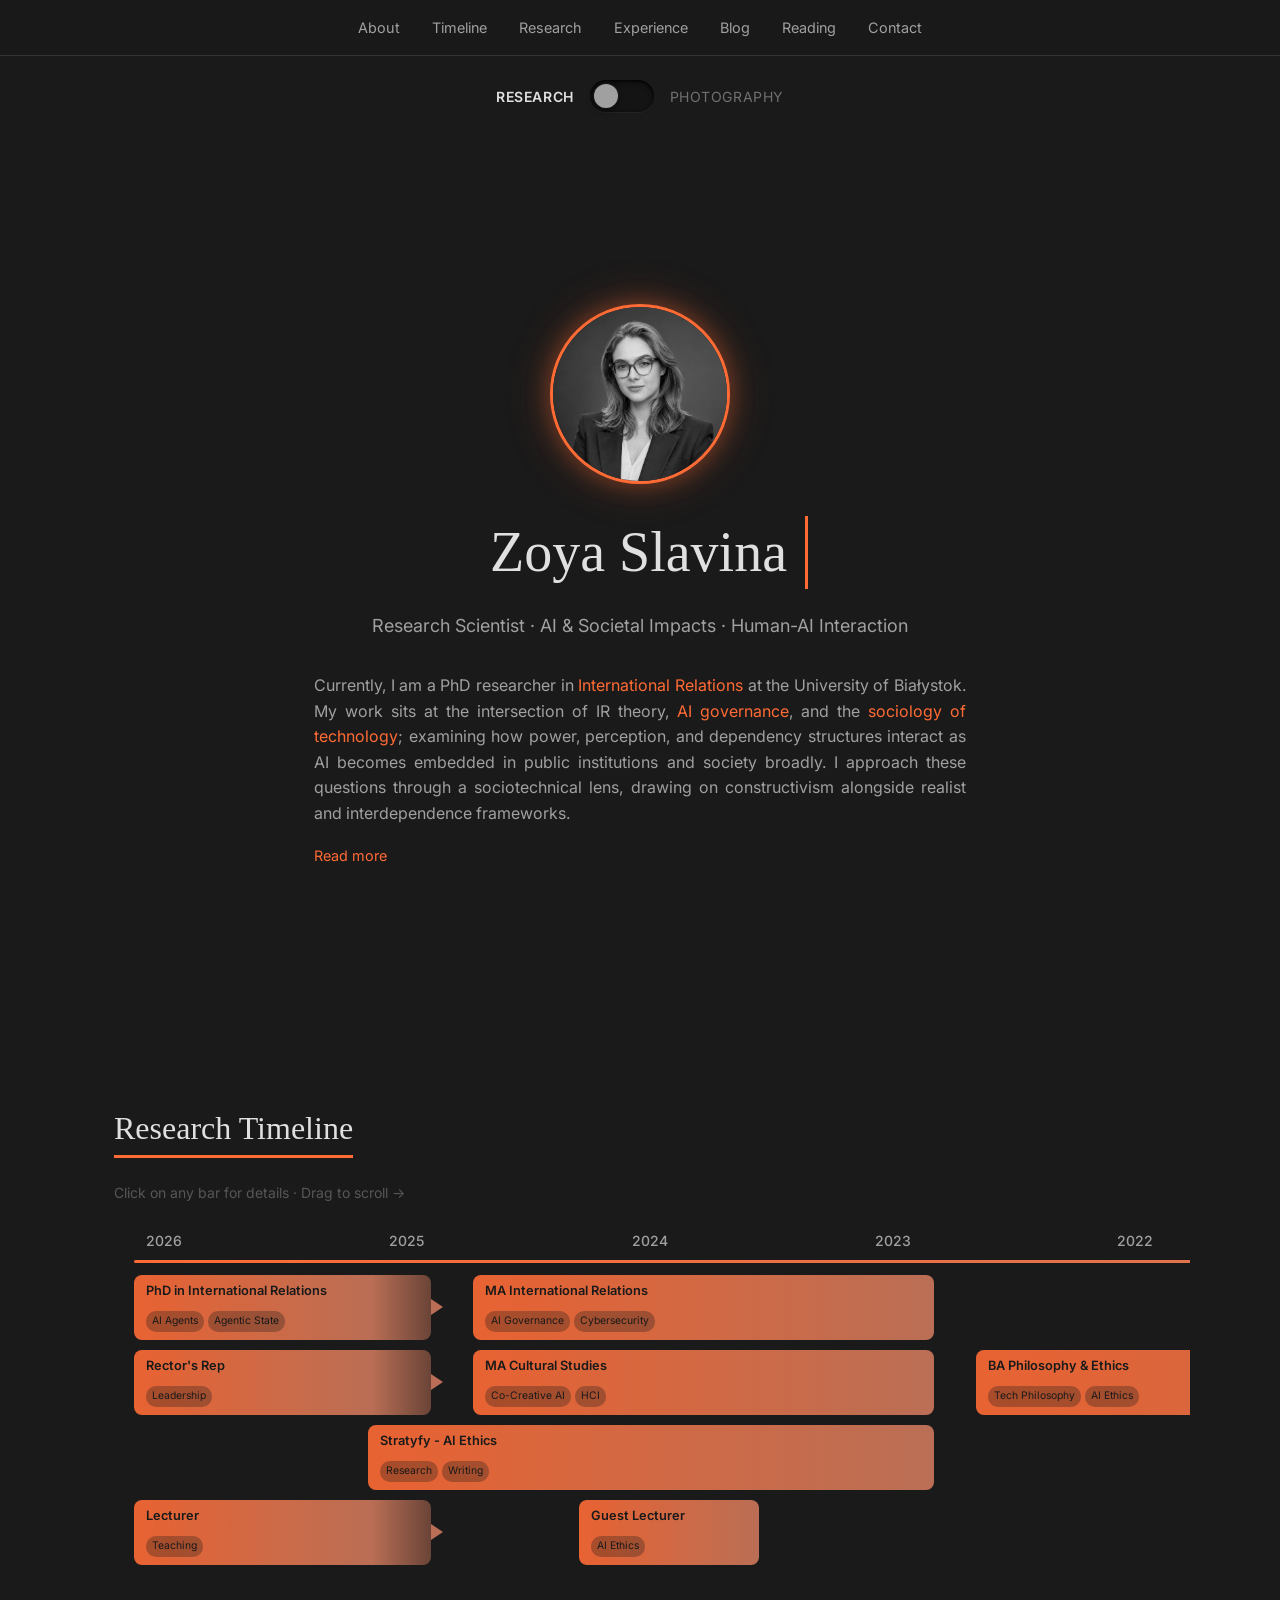
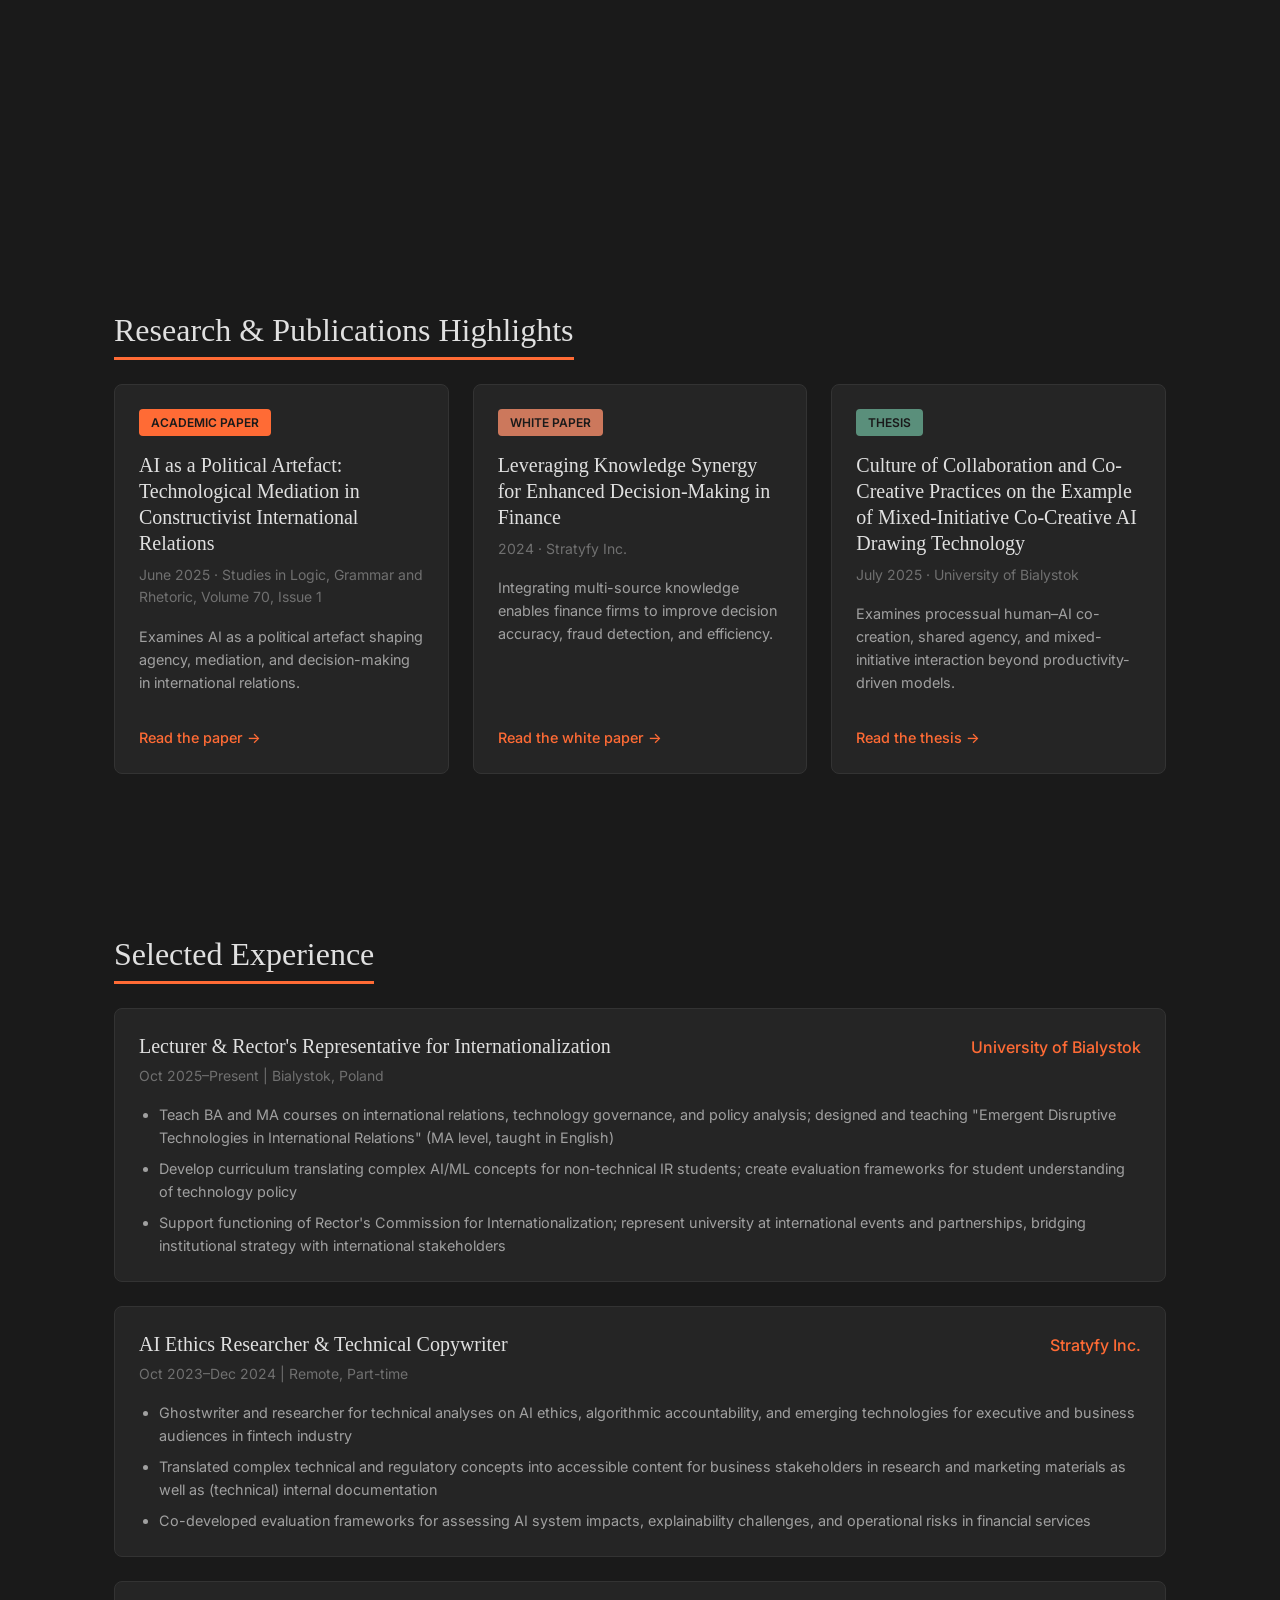
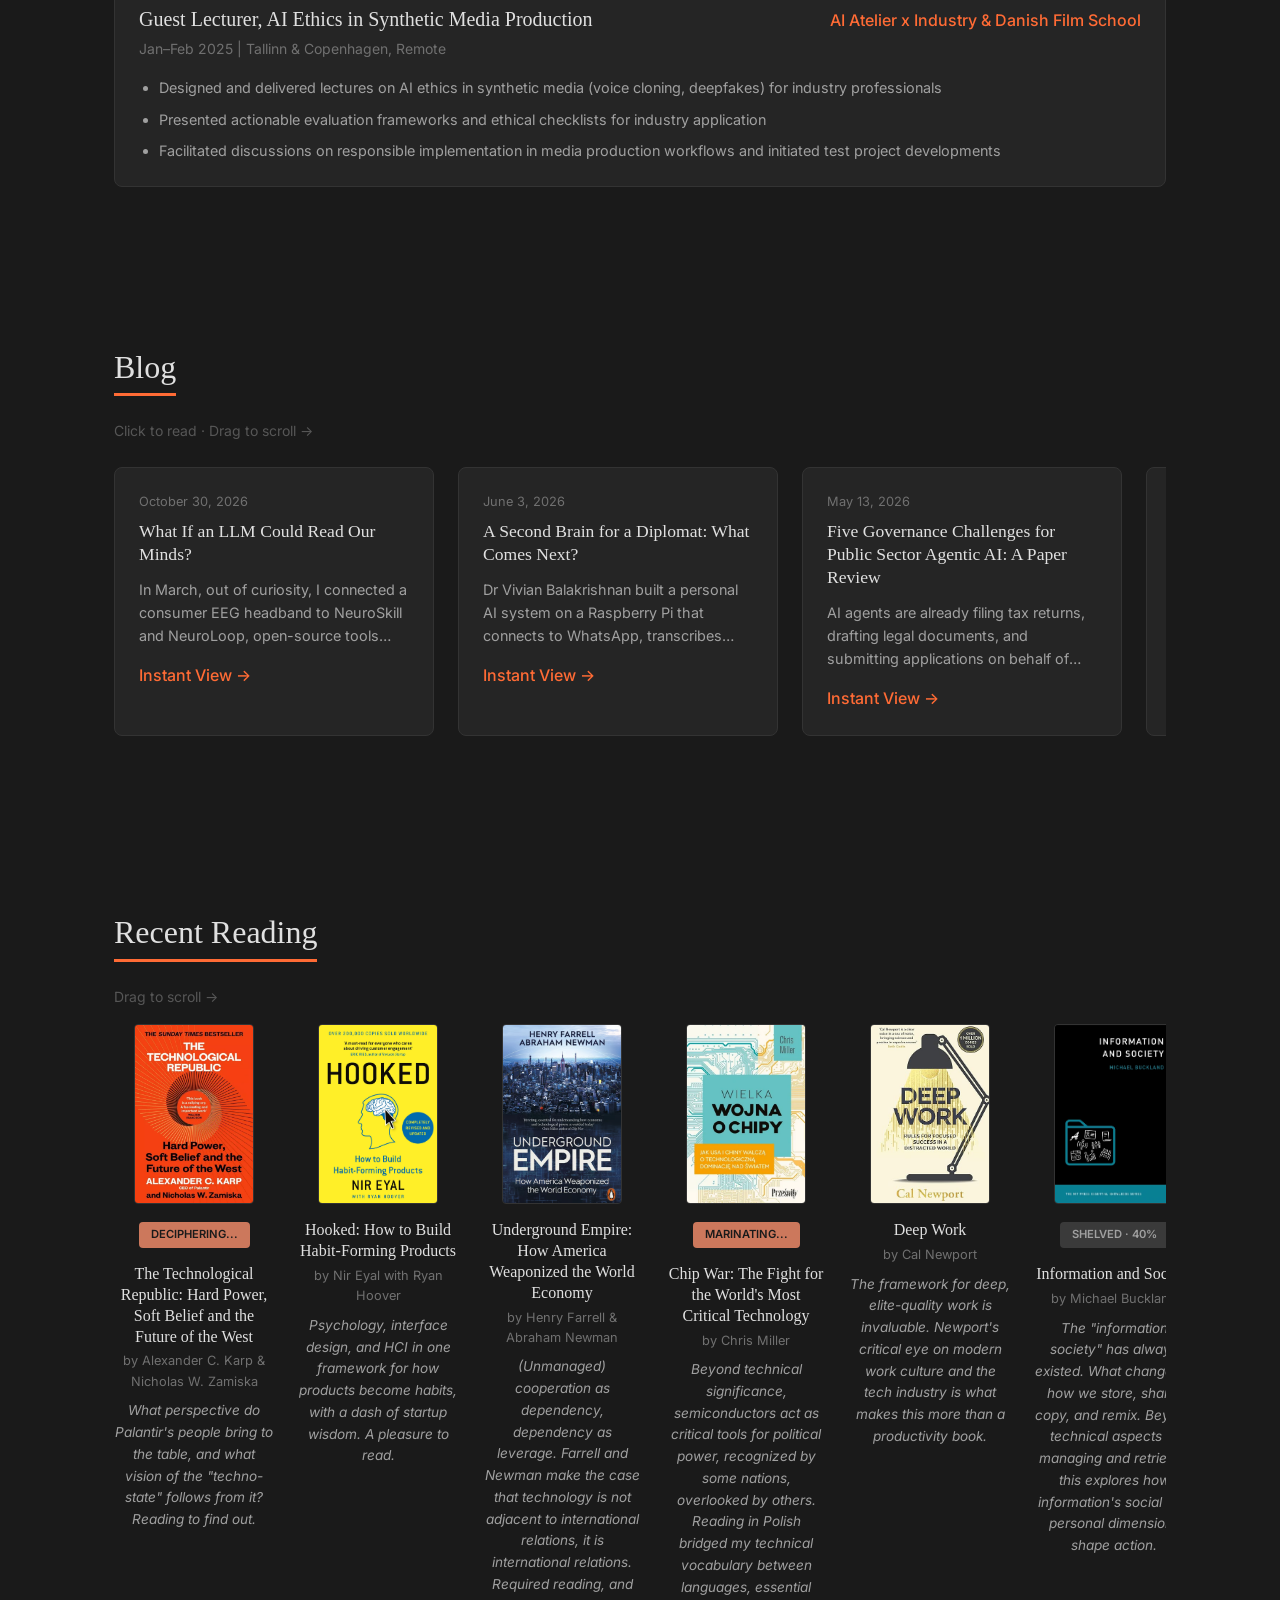
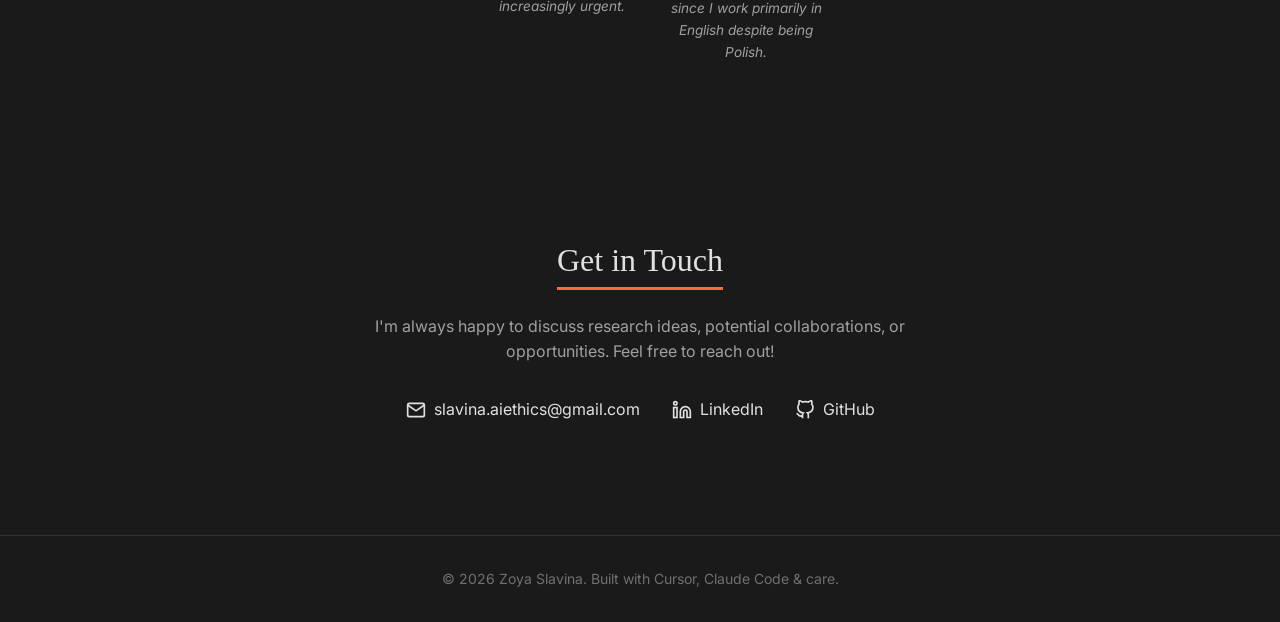
==== commit 4b67011d: "Polish the new book notes Co-Authored-By: Claude Opus 5.5 <noreply@anthropic.com>" ====
--- a/index.html
+++ b/index.html
@@ -484,7 +484,7 @@
             <h3 class="book-title">The Technological Republic: Hard Power, Soft Belief and the Future of the West</h3>
             <p class="book-author">by Alexander C. Karp &amp; Nicholas W. Zamiska</p>
             <p class="book-note">
-              Curious to learn what perspective Palantir people bring to the table, and to discover the visions around "techno-states."
+              What perspective do Palantir's people bring to the table, and what vision of the "techno-state" follows from it? Reading to find out.
             </p>
           </article>
 
@@ -493,7 +493,7 @@
             <h3 class="book-title">Hooked: How to Build Habit-Forming Products</h3>
             <p class="book-author">by Nir Eyal with Ryan Hoover</p>
             <p class="book-note">
-              A very nice mix of psychology, interface design, and HCI, with a dash of startup business wisdom.
+              Psychology, interface design, and HCI in one framework for how products become habits, with a dash of startup wisdom. A pleasure to read.
             </p>
           </article>
 
@@ -576,7 +576,7 @@
             <h3 class="book-title">Collaborative Society</h3>
             <p class="book-author">by Dariusz Jemielniak &amp; Aleksandra Przegalińska</p>
             <p class="book-note">
-              A broad look at how people come together in cyberspace to create shared products, the challenges they face along the way, and the impostors who pose as part of the sharing economy.
+              A broad survey of how people come together in cyberspace to create shared products, the challenges they meet, and the impostors posing as part of the sharing economy.
             </p>
           </article>
 
@@ -585,7 +585,7 @@
             <h3 class="book-title">AI Ethics</h3>
             <p class="book-author">by Mark Coeckelbergh</p>
             <p class="book-note">
-              Very influential to me back then, shaping my vision of AI ethics. It nicely combined questions of technology, society, and human nature.
+              A formative read that shaped how I see AI ethics. Coeckelbergh draws questions of technology, society, and human nature into one conversation.
             </p>
           </article>
         </div><!-- end books-grid -->
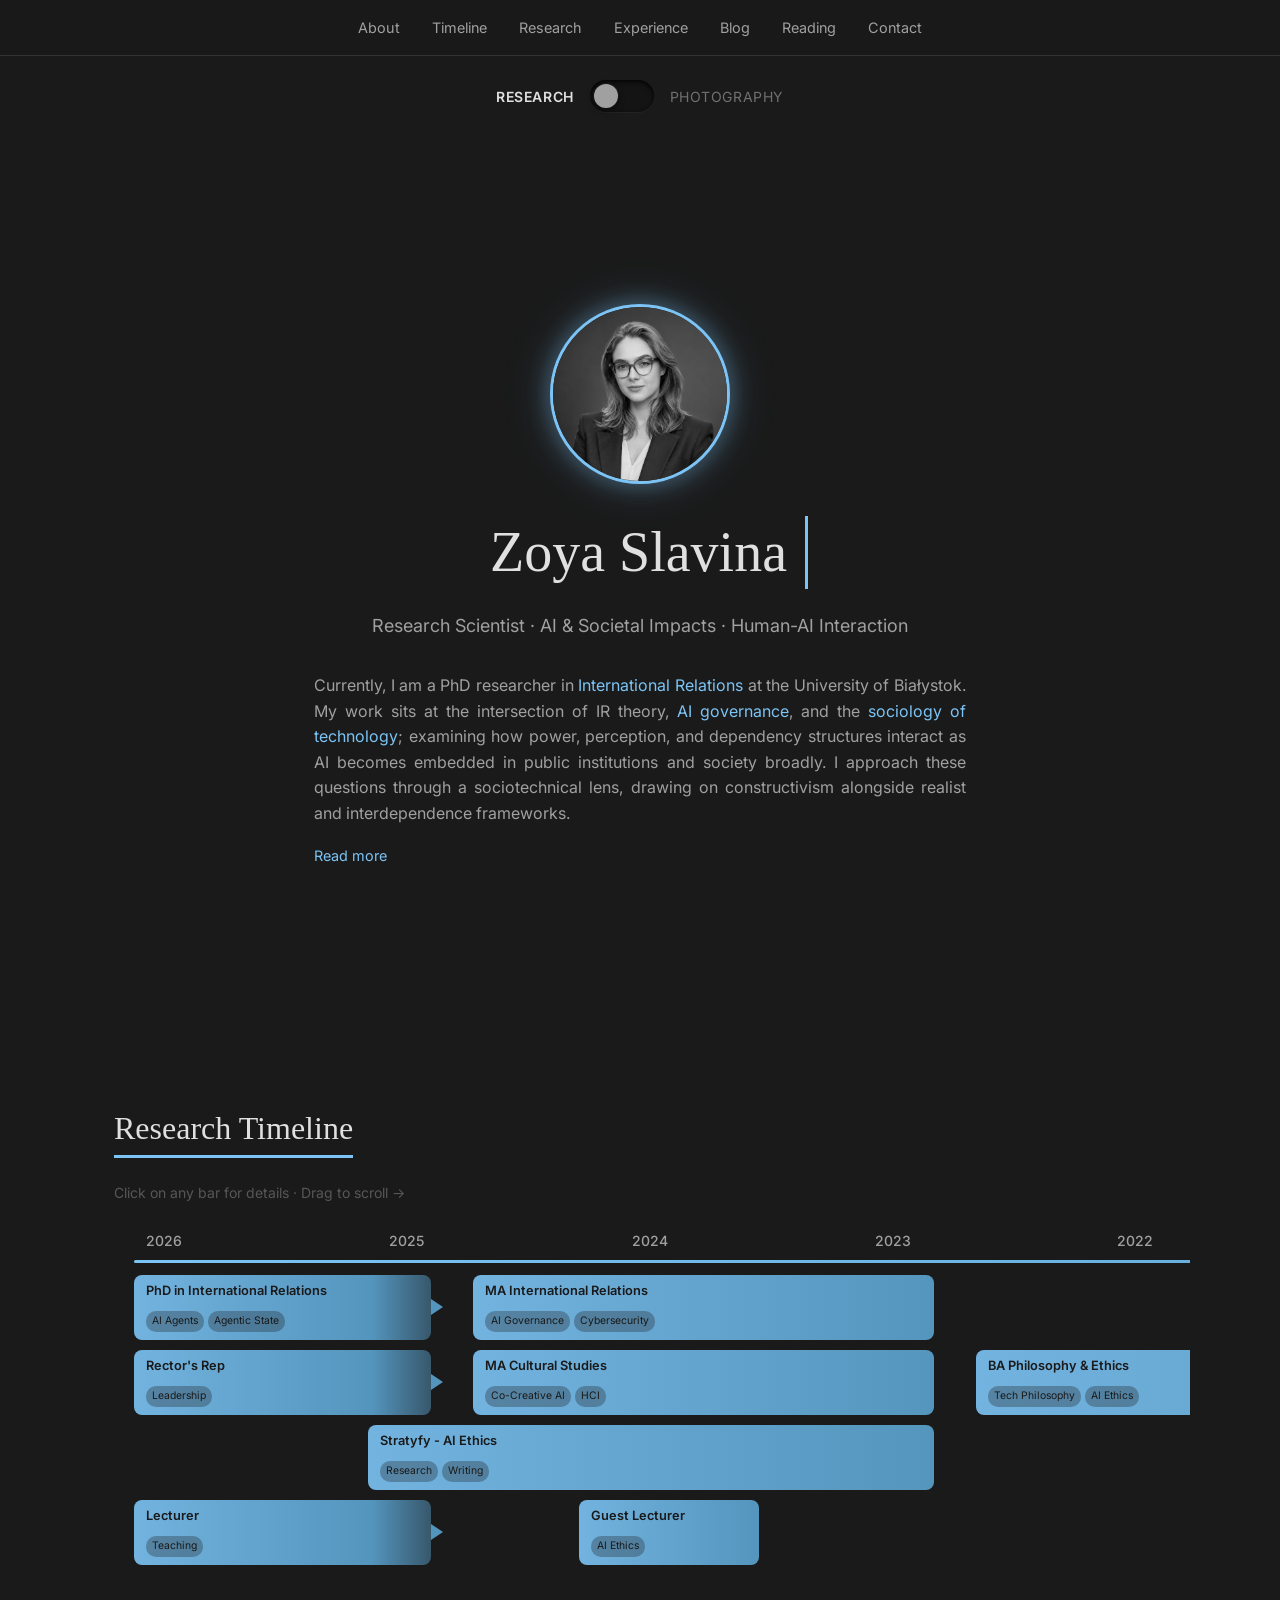
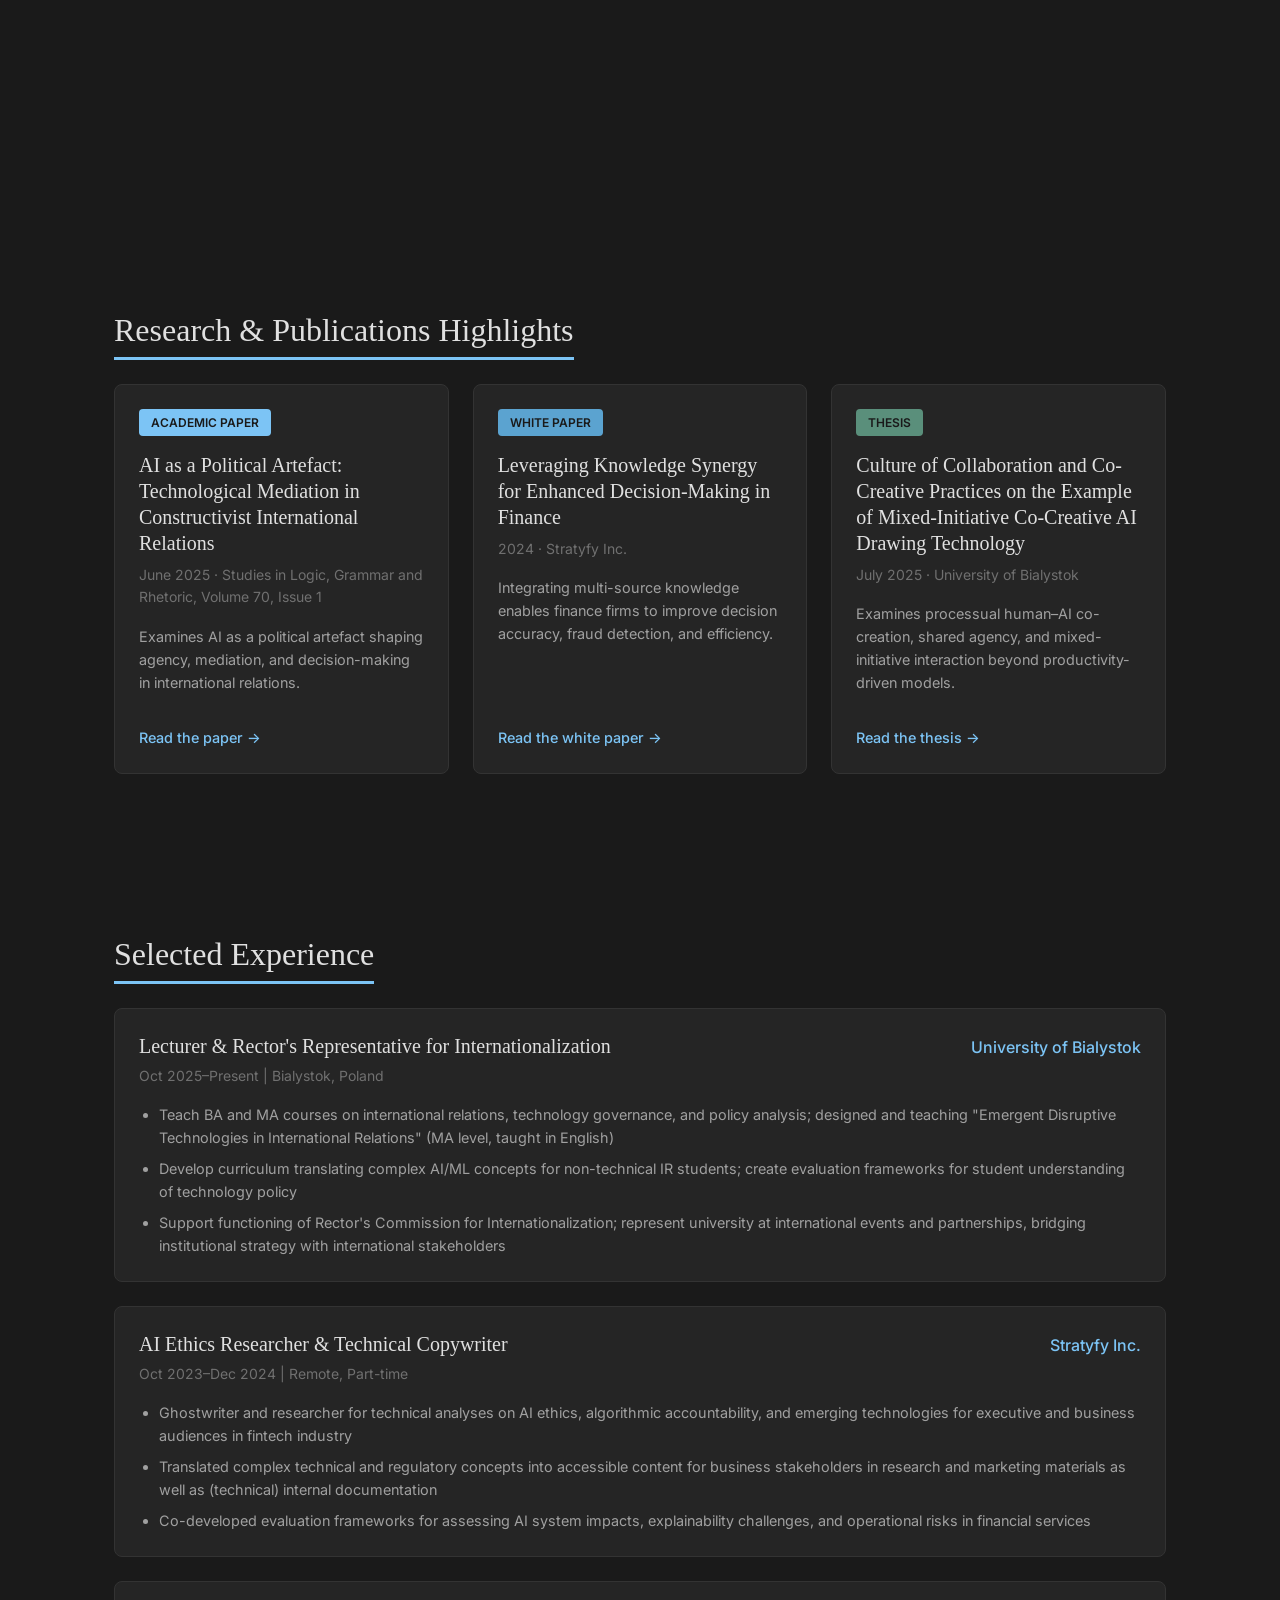
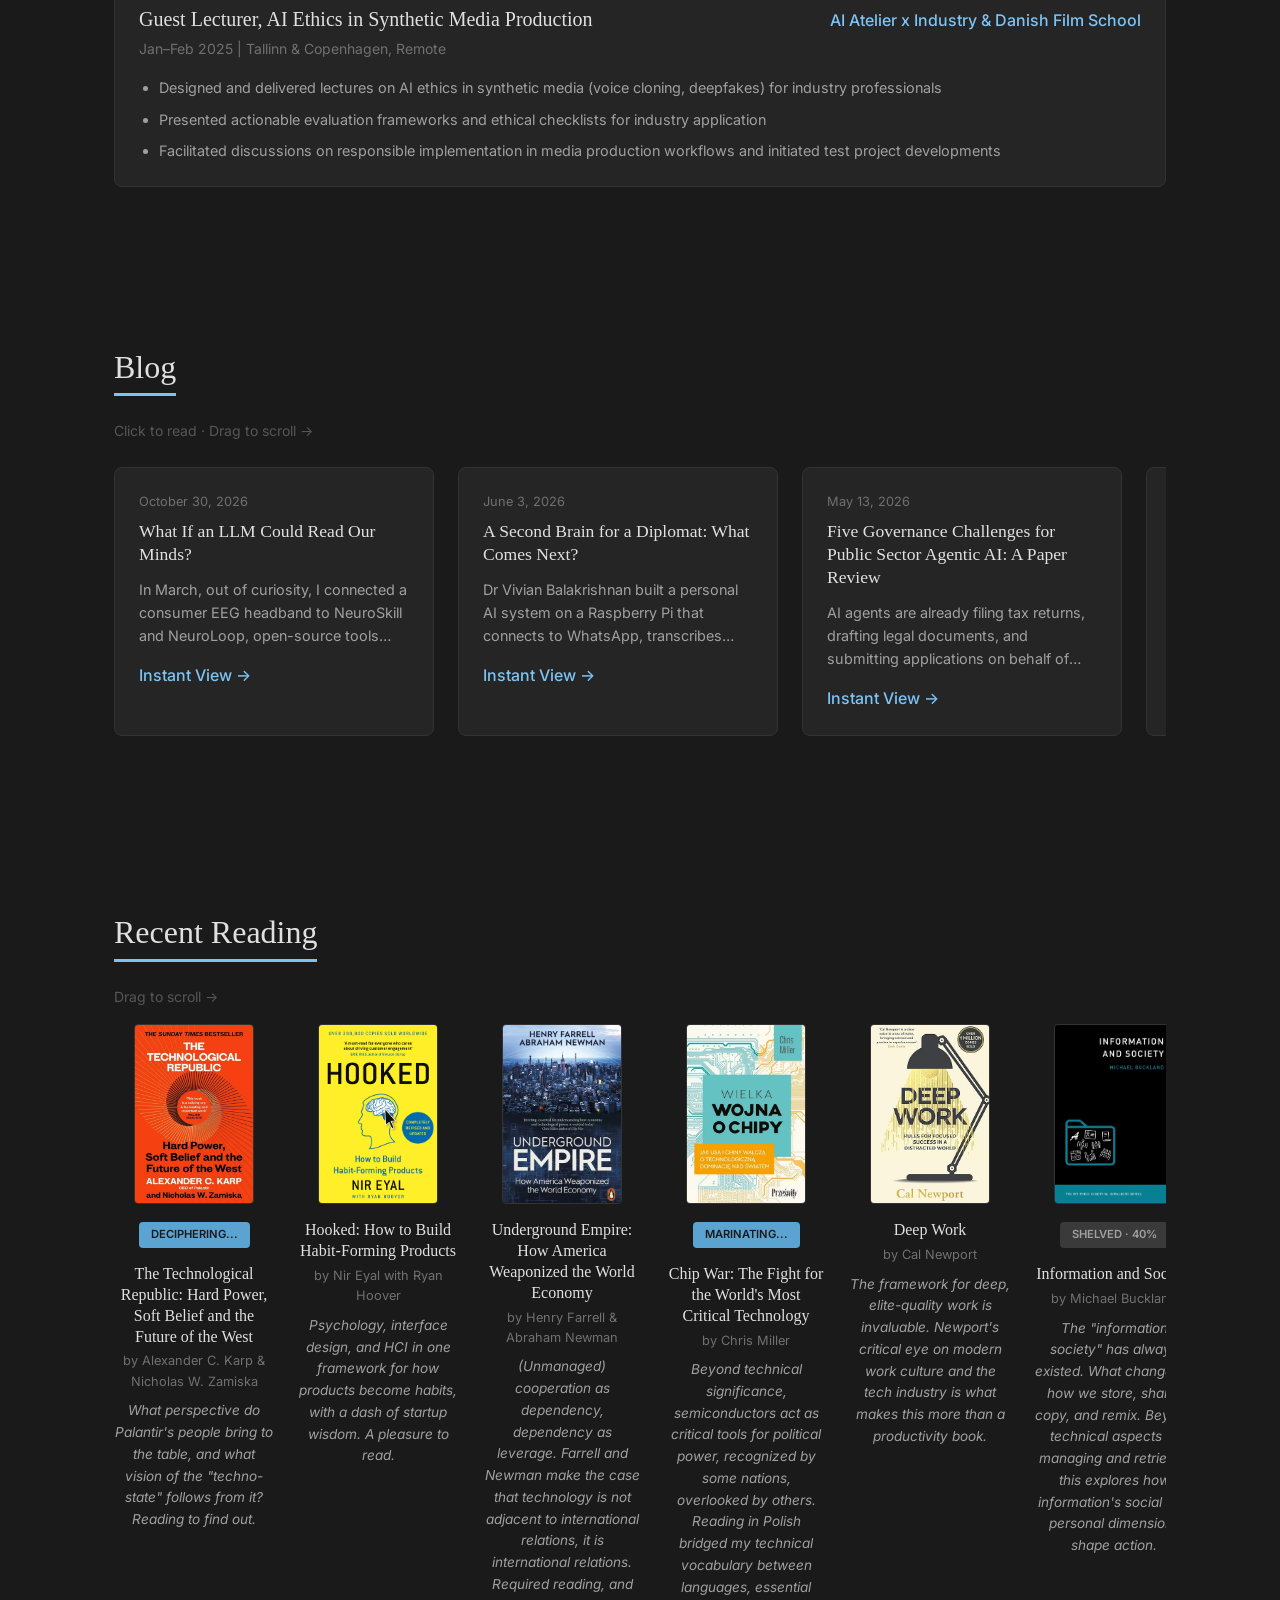
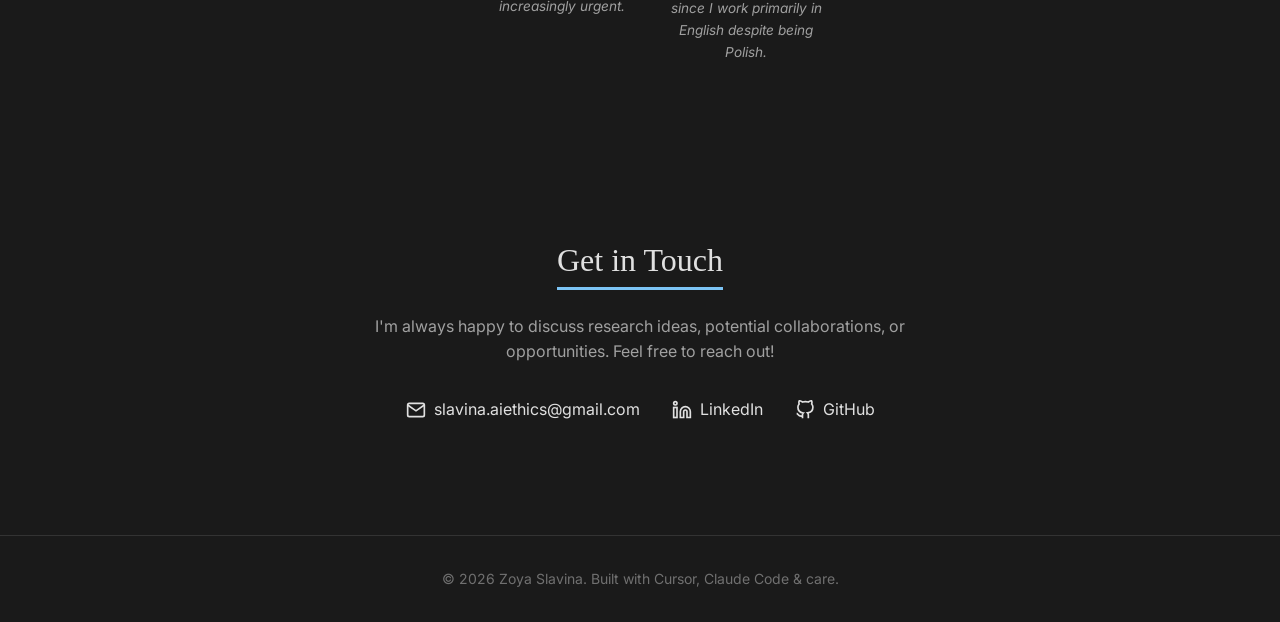
==== commit 7b41c409: "Change site accent from orange to light blue Rename the accent tokens to --accent and --accent-soft," ====
--- a/index.html
+++ b/index.html
@@ -49,10 +49,10 @@
 
       <!-- Decorative wave shapes (hidden — uncomment to restore)
       <svg class="hero-wave hero-wave-left" viewBox="0 0 200 1000" preserveAspectRatio="xMidYMid slice" xmlns="http://www.w3.org/2000/svg" aria-hidden="true">
-        <path d="M 0,0 C 100,60 160,200 100,360 C 40,520 -40,580 60,740 C 140,860 100,940 0,1000 L -90,1000 C -90,940 -50,860 30,740 C 130,580 210,520 150,360 C 90,200 30,60 -90,0 Z" fill="#FF6B35" opacity="0.9"/>
+        <path d="M 0,0 C 100,60 160,200 100,360 C 40,520 -40,580 60,740 C 140,860 100,940 0,1000 L -90,1000 C -90,940 -50,860 30,740 C 130,580 210,520 150,360 C 90,200 30,60 -90,0 Z" fill="#7CC4F5" opacity="0.9"/>
       </svg>
       <svg class="hero-wave hero-wave-right" viewBox="0 0 200 1000" preserveAspectRatio="xMidYMid slice" xmlns="http://www.w3.org/2000/svg" aria-hidden="true">
-        <path d="M 200,0 C 100,80 40,220 110,380 C 180,540 260,600 180,760 C 110,880 150,940 200,1000 L 290,1000 C 290,940 250,880 320,760 C 400,600 320,540 250,380 C 180,220 240,80 290,0 Z" fill="#FF6B35" opacity="0.9"/>
+        <path d="M 200,0 C 100,80 40,220 110,380 C 180,540 260,600 180,760 C 110,880 150,940 200,1000 L 290,1000 C 290,940 250,880 320,760 C 400,600 320,540 250,380 C 180,220 240,80 290,0 Z" fill="#7CC4F5" opacity="0.9"/>
       </svg>
       -->
 
@@ -480,7 +480,7 @@
         <div class="books-grid">
           <article class="book-card">
             <img class="book-cover" src="assets/Book_technological_republic_cover.webp" alt="The Technological Republic book cover">
-            <span class="badge" style="background: var(--claude-orange); font-size: 0.7rem;">Deciphering...</span>
+            <span class="badge" style="background: var(--accent-soft); font-size: 0.7rem;">Deciphering...</span>
             <h3 class="book-title">The Technological Republic: Hard Power, Soft Belief and the Future of the West</h3>
             <p class="book-author">by Alexander C. Karp &amp; Nicholas W. Zamiska</p>
             <p class="book-note">
@@ -508,7 +508,7 @@
 
           <article class="book-card">
             <img class="book-cover" src="assets/Book_chip_war_cover.webp" alt="Chip War book cover">
-            <span class="badge" style="background: var(--claude-orange); font-size: 0.7rem;">Marinating...</span>
+            <span class="badge" style="background: var(--accent-soft); font-size: 0.7rem;">Marinating...</span>
             <h3 class="book-title">Chip War: The Fight for the World's Most Critical Technology</h3>
             <p class="book-author">by Chris Miller</p>
             <p class="book-note">
@@ -597,10 +597,10 @@
     <section id="contact" class="section">
       <!-- Decorative wave shapes (hidden — uncomment to restore)
       <svg class="contact-wave contact-wave-left" viewBox="0 0 200 1000" preserveAspectRatio="xMidYMid slice" xmlns="http://www.w3.org/2000/svg" aria-hidden="true">
-        <path d="M 0,0 C 120,80 150,250 80,400 C 10,550 -50,620 70,780 C 130,880 90,950 0,1000 L -90,1000 C -90,950 -50,880 30,780 C 150,620 210,550 140,400 C 70,250 40,80 -90,0 Z" fill="#FF6B35" opacity="0.9"/>
+        <path d="M 0,0 C 120,80 150,250 80,400 C 10,550 -50,620 70,780 C 130,880 90,950 0,1000 L -90,1000 C -90,950 -50,880 30,780 C 150,620 210,550 140,400 C 70,250 40,80 -90,0 Z" fill="#7CC4F5" opacity="0.9"/>
       </svg>
       <svg class="contact-wave contact-wave-right" viewBox="0 0 200 1000" preserveAspectRatio="xMidYMid slice" xmlns="http://www.w3.org/2000/svg" aria-hidden="true">
-        <path d="M 200,0 C 80,70 50,230 130,390 C 210,550 270,610 160,770 C 80,880 120,950 200,1000 L 290,1000 C 290,950 330,880 250,770 C 140,610 80,550 160,390 C 240,230 310,70 290,0 Z" fill="#FF6B35" opacity="0.9"/>
+        <path d="M 200,0 C 80,70 50,230 130,390 C 210,550 270,610 160,770 C 80,880 120,950 200,1000 L 290,1000 C 290,950 330,880 250,770 C 140,610 80,550 160,390 C 240,230 310,70 290,0 Z" fill="#7CC4F5" opacity="0.9"/>
       </svg>
       -->
 
@@ -1169,7 +1169,7 @@
 
           <p>Balakrishnan, V. (2026). Speech at AI Engineer Singapore, 16 May 2026. Ministry of Foreign Affairs, Singapore.</p>
           <p>Balakrishnan, V. (2026). NanoClaw — Personal Claude Assistant (second brain for a diplomat). GitHub Gist.</p>
-          <p><a href="https://www.youtube.com/watch?v=YOUR_LINK" target="_blank" rel="noopener noreferrer">AI Engineer Singapore (2026). Building a "Second Brain": Opportunities, Risks, and Implications for AI Adoption in Singapore. YouTube.</a></p>
+          <p>AI Engineer Singapore (2026). Building a "Second Brain": Opportunities, Risks, and Implications for AI Adoption in Singapore. YouTube.</p>
 
           <hr class="blog-divider">
 
--- a/styles.css
+++ b/styles.css
@@ -1,7 +1,7 @@
 /* ===== CSS Custom Properties ===== */
 :root {
-  --primary-orange: #FF6B35;
-  --claude-orange: #CC785C;
+  --accent: #7CC4F5;
+  --accent-soft: #5BA3D0;
   --bg-dark: #1a1a1a;
   --bg-card: #252525;
   --bg-card-hover: #2a2a2a;
@@ -14,7 +14,7 @@
   --gradient-end: #1a1a1a;
   --transition-fast: 0.2s ease;
   --transition-medium: 0.3s ease;
-  --shadow-glow: 0 0 20px rgba(255, 107, 53, 0.3);
+  --shadow-glow: 0 0 20px rgba(124, 196, 245, 0.3);
   --shadow-card: 0 4px 20px rgba(0, 0, 0, 0.3);
   --nav-height: 3.5rem;
 }
@@ -77,17 +77,17 @@
 }
 
 a {
-  color: var(--primary-orange);
+  color: var(--accent);
   text-decoration: none;
   transition: color var(--transition-fast);
 }
 
 a:hover {
-  color: var(--claude-orange);
+  color: var(--accent-soft);
 }
 
 a:focus-visible {
-  outline: 2px solid var(--primary-orange);
+  outline: 2px solid var(--accent);
   outline-offset: 2px;
 }
 
@@ -138,7 +138,7 @@
   left: 0;
   width: 100%;
   height: 2px;
-  background: var(--primary-orange);
+  background: var(--accent);
   transform: scaleX(0);
   transform-origin: right;
   transition: transform var(--transition-medium);
@@ -191,7 +191,7 @@
 }
 
 .mode-option:focus-visible {
-  outline: 2px solid var(--primary-orange);
+  outline: 2px solid var(--accent);
   outline-offset: 6px;
   border-radius: 4px;
 }
@@ -234,14 +234,14 @@
     box-shadow 0.35s ease;
 }
 
-/* Photography active: ball slides right + turns orange */
+/* Photography active: ball slides right + turns accent colour */
 body.mode-photography .toggle-ball {
   left: 36px;
-  background: var(--primary-orange);
+  background: var(--accent);
   box-shadow:
-    0 2px 8px rgba(255, 107, 53, 0.55),
+    0 2px 8px rgba(124, 196, 245, 0.55),
     0 1px 3px rgba(0, 0, 0, 0.4),
-    0 0 0 1px rgba(255, 107, 53, 0.2);
+    0 0 0 1px rgba(124, 196, 245, 0.2);
 }
 
 @media (prefers-reduced-motion: reduce) {
@@ -432,12 +432,12 @@
   border-radius: 50%;
   margin: 0 auto 2rem;
   background: var(--bg-card);
-  border: 3px solid var(--primary-orange);
+  border: 3px solid var(--accent);
   display: flex;
   align-items: center;
   justify-content: center;
   overflow: hidden;
-  box-shadow: 0 0 25px rgba(255, 107, 53, 0.4), 0 0 50px rgba(255, 107, 53, 0.2);
+  box-shadow: 0 0 25px rgba(124, 196, 245, 0.4), 0 0 50px rgba(124, 196, 245, 0.2);
 }
 
 .profile-photo img {
@@ -456,7 +456,7 @@
   margin-bottom: 1rem;
   overflow: hidden;
   white-space: nowrap;
-  border-right: 3px solid var(--primary-orange);
+  border-right: 3px solid var(--accent);
   animation:
     typing 3.5s steps(14, end) forwards,
     blink 0.75s step-end infinite;
@@ -479,7 +479,7 @@
     border-color: transparent;
   }
   50% {
-    border-color: var(--primary-orange);
+    border-color: var(--accent);
   }
 }
 
@@ -523,11 +523,11 @@
   left: 0;
   right: 0;
   height: 4px;
-  background: var(--primary-orange);
+  background: var(--accent);
   border-radius: 2px;
   box-shadow:
-    0 0 15px var(--primary-orange),
-    0 -20px 40px rgba(255, 107, 53, 0.4);
+    0 0 15px var(--accent),
+    0 -20px 40px rgba(124, 196, 245, 0.4);
   pointer-events: none;
   margin-top: 0.5rem;
 }
@@ -543,12 +543,12 @@
 }
 
 .bio-expanded::-webkit-scrollbar-thumb {
-  background: var(--primary-orange);
+  background: var(--accent);
   border-radius: 3px;
 }
 
 .bio-expanded::-webkit-scrollbar-thumb:hover {
-  background: var(--claude-orange);
+  background: var(--accent-soft);
 }
 
 /* Scroll indicator */
@@ -556,7 +556,7 @@
   display: none;
   align-items: center;
   gap: 0.5rem;
-  color: var(--primary-orange);
+  color: var(--accent);
   font-size: 0.8rem;
   margin-bottom: 0.5rem;
   opacity: 0.8;
@@ -585,7 +585,7 @@
 .bio-toggle {
   background: none;
   border: none;
-  color: var(--primary-orange);
+  color: var(--accent);
   cursor: pointer;
   font-size: 0.9rem;
   padding: 0;
@@ -593,17 +593,17 @@
 }
 
 .bio-toggle:hover {
-  color: var(--claude-orange);
+  color: var(--accent-soft);
 }
 
 .bio-toggle:focus-visible {
-  outline: 2px solid var(--primary-orange);
+  outline: 2px solid var(--accent);
   outline-offset: 2px;
 }
 
 /* Highlight Animation */
 .highlight {
-  color: var(--primary-orange);
+  color: var(--accent);
   position: relative;
 }
 
@@ -616,7 +616,7 @@
     text-shadow: none;
   }
   50% {
-    text-shadow: 0 0 10px var(--primary-orange);
+    text-shadow: 0 0 10px var(--accent);
   }
 }
 
@@ -633,7 +633,7 @@
   left: 0;
   width: 100%;
   height: 3px;
-  background: var(--primary-orange);
+  background: var(--accent);
 }
 
 /* ===== Timeline ===== */
@@ -663,7 +663,7 @@
   user-select: none;
 }
 
-/* Orange glow scrollbar */
+/* Accent glow scrollbar */
 .timeline-wrapper::-webkit-scrollbar {
   height: 12px;
 }
@@ -674,20 +674,20 @@
 }
 
 .timeline-wrapper::-webkit-scrollbar-thumb {
-  background: linear-gradient(90deg, var(--primary-orange), var(--claude-orange));
+  background: linear-gradient(90deg, var(--accent), var(--accent-soft));
   border-radius: 6px;
-  box-shadow: 0 0 10px var(--primary-orange), 0 0 20px rgba(255, 107, 53, 0.5);
+  box-shadow: 0 0 10px var(--accent), 0 0 20px rgba(124, 196, 245, 0.5);
 }
 
 .timeline-wrapper::-webkit-scrollbar-thumb:hover {
-  background: var(--primary-orange);
-  box-shadow: 0 0 15px var(--primary-orange), 0 0 30px rgba(255, 107, 53, 0.7);
+  background: var(--accent);
+  box-shadow: 0 0 15px var(--accent), 0 0 30px rgba(124, 196, 245, 0.7);
 }
 
 /* Firefox scrollbar */
 .timeline-wrapper {
   scrollbar-width: thin;
-  scrollbar-color: var(--primary-orange) var(--bg-card);
+  scrollbar-color: var(--accent) var(--bg-card);
 }
 
 .timeline {
@@ -730,7 +730,7 @@
   left: 20px;
   right: 20px;
   height: 3px;
-  background: linear-gradient(90deg, var(--primary-orange), var(--claude-orange));
+  background: linear-gradient(90deg, var(--accent), var(--accent-soft));
   border-radius: 2px;
 }
 
@@ -747,7 +747,7 @@
 .duration-bar {
   position: absolute;
   height: 65px;
-  background: linear-gradient(90deg, var(--primary-orange), var(--claude-orange));
+  background: linear-gradient(90deg, var(--accent), var(--accent-soft));
   border-radius: 8px;
   opacity: 0.9;
   cursor: pointer;
@@ -771,13 +771,13 @@
 .duration-bar:focus {
   opacity: 1;
   transform: scale(1.02);
-  box-shadow: 0 0 15px var(--primary-orange);
+  box-shadow: 0 0 15px var(--accent);
   outline: none;
 }
 
 .duration-bar.active {
   opacity: 1;
-  box-shadow: 0 0 20px var(--primary-orange);
+  box-shadow: 0 0 20px var(--accent);
   z-index: 100;
 }
 
@@ -810,7 +810,7 @@
 }
 
 .duration-bar.ongoing {
-  background: linear-gradient(90deg, var(--primary-orange), var(--claude-orange) 80%, rgba(204, 120, 92, 0.5));
+  background: linear-gradient(90deg, var(--accent), var(--accent-soft) 80%, rgba(91, 163, 208, 0.5));
 }
 
 .duration-bar.ongoing::after {
@@ -821,7 +821,7 @@
   transform: translateY(-50%);
   width: 0;
   height: 0;
-  border-left: 12px solid var(--claude-orange);
+  border-left: 12px solid var(--accent-soft);
   border-top: 8px solid transparent;
   border-bottom: 8px solid transparent;
 }
@@ -841,8 +841,8 @@
   background: var(--bg-card);
   padding: 1.25rem;
   border-radius: 8px;
-  border: 1px solid var(--primary-orange);
-  box-shadow: 0 8px 32px rgba(0, 0, 0, 0.4), 0 0 20px rgba(255, 107, 53, 0.2);
+  border: 1px solid var(--accent);
+  box-shadow: 0 8px 32px rgba(0, 0, 0, 0.4), 0 0 20px rgba(124, 196, 245, 0.2);
   z-index: 200;
   animation: popupFadeIn 0.2s ease;
 }
@@ -907,7 +907,7 @@
   transform: translateX(-50%);
   border-left: 8px solid transparent;
   border-right: 8px solid transparent;
-  border-bottom: 8px solid var(--primary-orange);
+  border-bottom: 8px solid var(--accent);
 }
 
 .timeline-popup::after {
@@ -958,7 +958,7 @@
   top: auto;
   bottom: -8px;
   border-bottom: none;
-  border-top: 8px solid var(--primary-orange);
+  border-top: 8px solid var(--accent);
 }
 
 .timeline-popup.align-top::after {
@@ -1005,12 +1005,12 @@
 }
 
 .popup-close:hover {
-  color: var(--primary-orange);
+  color: var(--accent);
 }
 
 /* Timeline popup content styles */
 .timeline-popup .timeline-date {
-  color: var(--primary-orange);
+  color: var(--accent);
   font-size: 0.875rem;
   font-weight: 500;
   display: block;
@@ -1022,7 +1022,7 @@
 }
 
 .timeline-popup .timeline-distinction {
-  color: var(--claude-orange);
+  color: var(--accent-soft);
   font-size: 0.8rem;
   font-style: italic;
   margin-bottom: 0.25rem;
@@ -1046,7 +1046,7 @@
 }
 
 .timeline-date {
-  color: var(--primary-orange);
+  color: var(--accent);
   font-size: 0.875rem;
   font-weight: 500;
 }
@@ -1056,7 +1056,7 @@
 }
 
 .timeline-distinction {
-  color: var(--claude-orange);
+  color: var(--accent-soft);
   font-size: 0.8rem;
   font-style: italic;
   margin-bottom: 0.25rem;
@@ -1075,8 +1075,8 @@
 }
 
 .tag {
-  background: rgba(255, 107, 53, 0.15);
-  color: var(--primary-orange);
+  background: rgba(124, 196, 245, 0.15);
+  color: var(--accent);
   padding: 0.25rem 0.75rem;
   border-radius: 20px;
   font-size: 0.8rem;
@@ -1084,7 +1084,7 @@
 
 .overlap-indicator {
   display: inline-block;
-  background: var(--claude-orange);
+  background: var(--accent-soft);
   color: var(--bg-dark);
   padding: 0.125rem 0.5rem;
   border-radius: 4px;
@@ -1158,7 +1158,7 @@
 
 .badge {
   display: inline-block;
-  background: var(--primary-orange);
+  background: var(--accent);
   color: var(--bg-dark);
   align-self: flex-start;
   padding: 0.25rem 0.75rem;
@@ -1170,7 +1170,7 @@
 }
 
 .badge-preprint {
-  background: var(--claude-orange);
+  background: var(--accent-soft);
 }
 
 .badge-thesis {
@@ -1214,7 +1214,7 @@
   left: 0;
   width: 100%;
   height: 1px;
-  background: var(--primary-orange);
+  background: var(--accent);
   transform: scaleX(0);
   transform-origin: right;
   transition: transform var(--transition-medium);
@@ -1241,7 +1241,7 @@
 }
 
 .experience-card:hover {
-  border-color: var(--primary-orange);
+  border-color: var(--accent);
 }
 
 .experience-header {
@@ -1264,7 +1264,7 @@
   left: 0;
   width: 0;
   height: 2px;
-  background: var(--primary-orange);
+  background: var(--accent);
   transition: width var(--transition-medium);
 }
 
@@ -1273,7 +1273,7 @@
 }
 
 .experience-company {
-  color: var(--primary-orange);
+  color: var(--accent);
   font-weight: 500;
 }
 
@@ -1469,7 +1469,7 @@
 }
 
 .contact-link:hover {
-  color: var(--primary-orange);
+  color: var(--accent);
 }
 
 .contact-icon {
@@ -1577,7 +1577,7 @@
 }
 
 .blog-modal-badge {
-  color: var(--primary-orange);
+  color: var(--accent);
   font-size: 0.875rem;
   font-weight: 600;
   display: flex;
@@ -1670,24 +1670,24 @@
 }
 
 .blog-modal-body a {
-  color: var(--primary-orange);
+  color: var(--accent);
   text-decoration: underline;
   text-underline-offset: 2px;
 }
 
 .blog-modal-body a:hover {
-  color: var(--claude-orange);
+  color: var(--accent-soft);
 }
 
 .blog-modal-body strong {
-  color: var(--primary-orange);
+  color: var(--accent);
   font-weight: 600;
 }
 
 .blog-section-title {
   font-family: Georgia, 'Times New Roman', serif;
   font-size: 1.25rem;
-  color: var(--primary-orange);
+  color: var(--accent);
   margin: 2rem 0 1rem;
 }
 
@@ -1697,7 +1697,7 @@
 
 .blog-quote {
   background: var(--bg-card);
-  border-left: 3px solid var(--primary-orange);
+  border-left: 3px solid var(--accent);
   margin: 1.5rem 0;
   padding: 1rem 1.25rem;
   font-style: italic;
@@ -1708,7 +1708,7 @@
 .blog-divider {
   border: none;
   height: 2px;
-  background: var(--primary-orange);
+  background: var(--accent);
   margin: 2rem 0;
   opacity: 0.5;
 }
@@ -1762,12 +1762,12 @@
   font-family: inherit;
   font-size: inherit;
   padding: 0;
-  color: var(--primary-orange);
+  color: var(--accent);
   transition: color var(--transition-fast);
 }
 
 .blog-instant-view:hover {
-  color: var(--claude-orange);
+  color: var(--accent-soft);
 }
 
 @media (max-width: 768px) {
--- a/photography/photography.css
+++ b/photography/photography.css
@@ -37,7 +37,7 @@
   align-items: center;
   gap: 0.1rem;
   margin-top: 2.5rem;
-  color: var(--primary-orange);
+  color: var(--accent);
   opacity: 0.75;
   transition: opacity 0.6s ease;
 }
@@ -51,7 +51,7 @@
   font-size: 0.72rem;
   letter-spacing: 0.18em;
   text-transform: uppercase;
-  color: var(--primary-orange);
+  color: var(--accent);
   margin-bottom: 0.4rem;
 }
 
@@ -101,7 +101,7 @@
 }
 
 .photo-item:focus-visible {
-  outline: 2px solid var(--primary-orange);
+  outline: 2px solid var(--accent);
   outline-offset: 2px;
   transform: scale(1.02);
 }
@@ -184,12 +184,12 @@
 }
 
 .like-btn.liked {
-  color: var(--primary-orange);
+  color: var(--accent);
 }
 
 .like-btn.liked svg {
-  stroke: var(--primary-orange);
-  fill: var(--primary-orange);
+  stroke: var(--accent);
+  fill: var(--accent);
 }
 
 .like-count {
@@ -247,8 +247,8 @@
 }
 
 .pip.used {
-  background: var(--primary-orange);
-  border-color: var(--primary-orange);
+  background: var(--accent);
+  border-color: var(--accent);
 }
 
 /* ===== Exhausted note ===== */
@@ -332,11 +332,11 @@
 }
 
 .lightbox-close:hover {
-  color: var(--primary-orange);
+  color: var(--accent);
 }
 
 .lightbox-close:focus-visible {
-  outline: 2px solid var(--primary-orange);
+  outline: 2px solid var(--accent);
   outline-offset: 2px;
 }
 
@@ -367,13 +367,13 @@
 
 .lightbox-prev:hover,
 .lightbox-next:hover {
-  background: var(--primary-orange);
+  background: var(--accent);
   color: var(--bg-dark);
 }
 
 .lightbox-prev:focus-visible,
 .lightbox-next:focus-visible {
-  outline: 2px solid var(--primary-orange);
+  outline: 2px solid var(--accent);
   outline-offset: 2px;
 }
 
